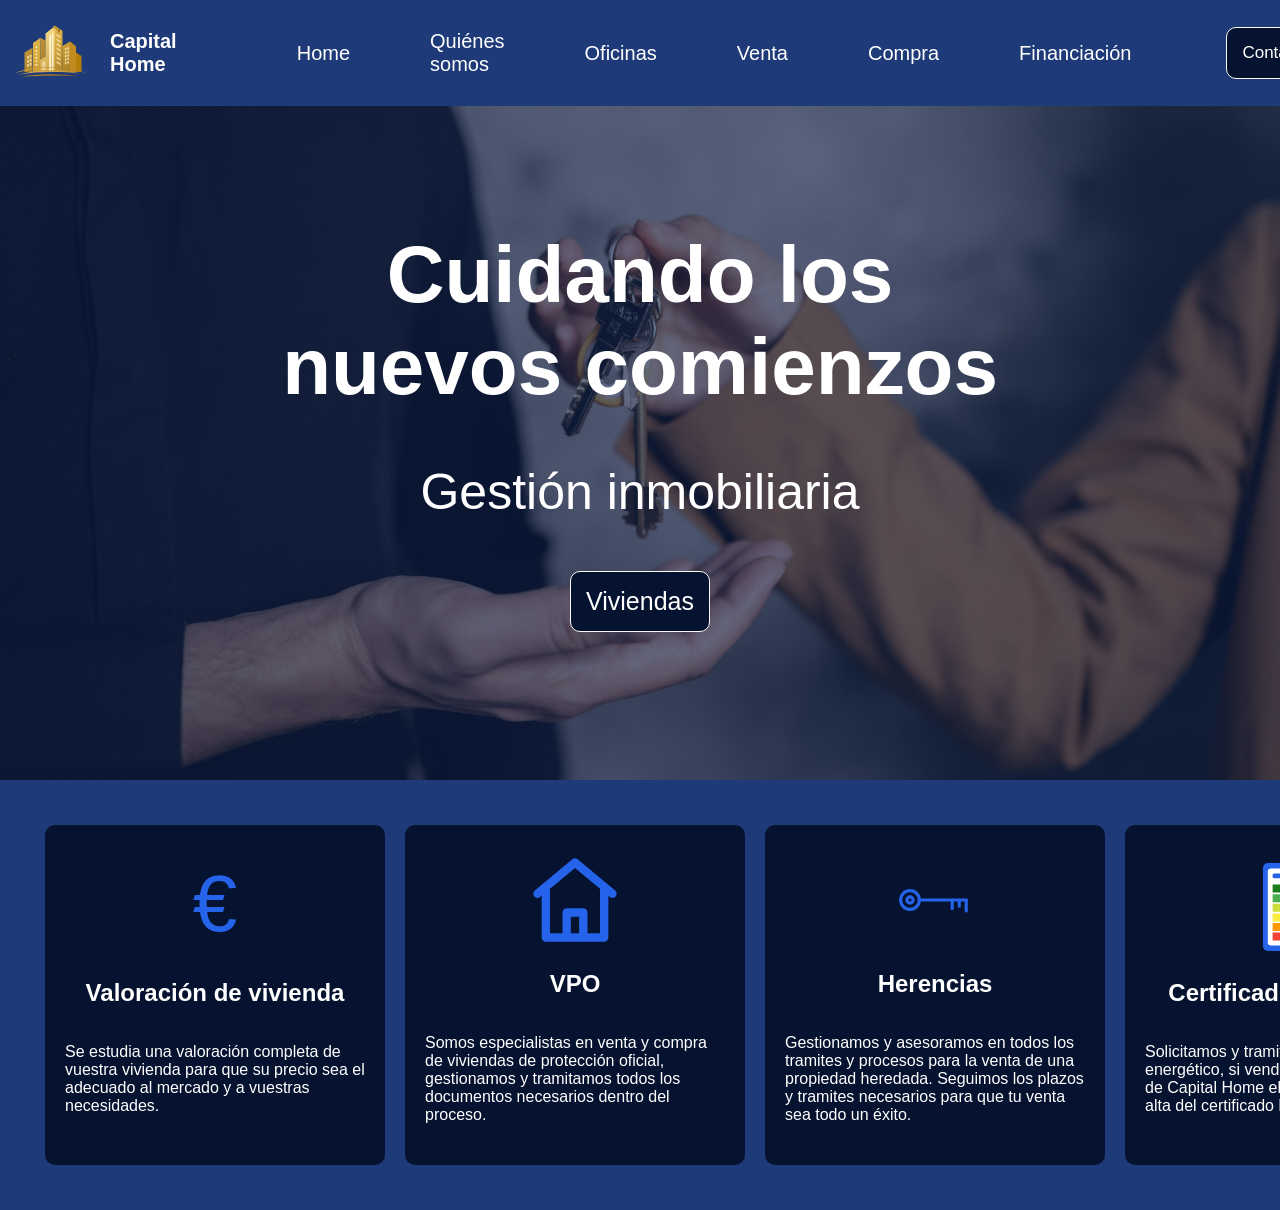
==== Paginas/capitalHome.html @ 02d65f36 "Hemos añadido id a varias secciones y hemos creado el section de quienes somos de la pagina capital " ====
<!DOCTYPE html>
<html lang="en">

<head>
    <meta charset="UTF-8">
    <meta name="viewport" content="width=device-width, initial-scale=1.0">
    <title>Capital Home</title>
    <link rel="stylesheet" href="style.css">
</head>

<body class="cph-body">

    <header id="home" class="cph-header">

        <div class="cph-header__left">


            <img src="/Paginas/Imagenes/capital-home-logo-gold-transparent.svg" alt="" class="cph-left__img">

            <h3 class="cph-left__title">Capital Home</h3>


        </div>

        <nav class="cph-header__center">


            <ul class="center__list">

                <li class="list__item"><a href="#home" class="list__link">Home</a></li>
                <li class="list__item"><a href="#quienes" class="list__link">Quiénes somos</a></li>
                <li class="list__item"><a href="" class="list__link">Oficinas</a></li>
                <li class="list__item"><a href="" class="list__link">Venta</a></li>
                <li class="list__item"><a href="" class="list__link">Compra</a></li>
                <li class="list__item"><a href="" class="list__link">Financiación</a></li>

            </ul>


        </nav>

        <div class="cph-header__right">

            <div class="right__box">

                <button class="box__button">
                    <a href="" class="button__link">Contacto</a>
                </button>

            </div>


        </div>


    </header>


    <section class="cph-hero">

        <div class="cph-hero__box">

            <div class="cph-box__top">

                <h1 class="cph-hero__title">Cuidando los <br> nuevos comienzos</h1>
                <p class="cph-hero__text">Gestión inmobiliaria</p>

            </div>

            <div class="cph-box__bot">


                <button class="box__button">
                    <a href="" class="button__link--size">Viviendas</a>
                </button>

            </div>
        </div>
    </section>

    <section id="quienes" class="cph-empresa">

        <div class="cph-empresa__box">


            <article class="empresa__card">

                <img src="/Paginas/Imagenes/euro_icon.svg" alt="" class="empresa__img">
                <h2 class="empresa__title">Valoración de vivienda</h2>
                <p class="empresa__text">Se estudia una valoración completa de vuestra vivienda para que su
                    precio sea el adecuado
                    al mercado y a vuestras necesidades.</p>
            </article>


            <article class="empresa__card">

                <img src="/Paginas/Imagenes/house_icon_blue.svg" alt="" class="empresa__img">
                <h2 class="empresa__title">VPO</h2>
                <p class="empresa__text">Somos especialistas en venta y compra de viviendas de protección oficial,
                    gestionamos y tramitamos todos los documentos necesarios dentro del proceso.</p>
            </article>


            <article class="empresa__card">

                <img src="/Paginas/Imagenes/key_icon_modern_straight_blue.svg" alt="" class="empresa__img">
                <h2 class="empresa__title">Herencias</h2>
                <p class="empresa__text">Gestionamos y asesoramos en todos los tramites y procesos para la venta de una
                    propiedad heredada. Seguimos los plazos y tramites necesarios para que tu venta sea todo un
                    éxito.</p>
            </article>


            <article class="empresa__card">

                <img src="/Paginas/Imagenes/certificado_energetico_icon.svg" alt="" class="empresa__img">
                <h2 class="empresa__title">Certificado energético</h2>
                <p class="empresa__text">Solicitamos y tramitamos el certificado energético, si vendes tu vivienda a
                    través de Capital Home el gasto que ocasiona el alta del certificado lo asumimos nosotros.</p>
            </article>

        </div>


    </section>







</body>

</html>
---- Paginas/style.css ----
html {
    scroll-behavior: smooth;
}

.cph-body {
    margin: 0px;
    width: 100%;
    height: 100vh;
    overflow-x: hidden;
    font-family: 'Roboto', sans-serif;
    color: #FFFFFF;
    padding-top: 80px;

}


:root {
    /* Brand */
    --cph-color-primary: #0B1F4D;
    /* Azul marino principal */
    --cph-color-primary-light: #1E3A78;
    /* Azul secundario */
    --cph-color-primary-dark: #061330;
    /* Azul más profundo */

    --cph-color-accent: #C89B3C;
    /* Dorado principal */
    --cph-color-accent-light: #E0B95B;
    /* Dorado claro */
    --cph-color-accent-dark: #9F7727;
    /* Dorado oscuro */

    --cph-color-logo-yellow: #D4A63A;
    /* Amarillo/dorado para logo y hover */
    --cph-color-logo-yellow-light: #E6BF63;
    --cph-color-logo-yellow-dark: #A97D22;

    /* Neutrales */
    --cph-color-bg: #F8F7F3;
    /* Fondo general suave */
    --cph-color-surface: #FFFFFF;
    /* Tarjetas, cajas */
    --cph-color-surface-alt: #EEF1F7;
    /* Fondos alternativos */

    --cph-color-text: #FFFFFF;
    /*texto principal*/
    --cph-color-text-soft: #5F6470;
    /* Texto secundario */
    --cph-color-text-inverse: #FFFFFF;
    /* Texto sobre fondos oscuros */

    --cph-color-border: #D9DEE8;
    /* Bordes suaves */
    --cph-color-divider: #E8E3D6;
    /* Separadores elegantes */

    /* Estados */
    --cph-color-success: #2E7D32;
    --cph-color-warning: #B7791F;
    --cph-color-danger: #C62828;
    --cph-color-info: #1E5AA8;

    /* Hover de textos y enlaces */
    --cph-color-link-hover: var(--cph-color-logo-yellow);
    --cph-color-title-hover: var(--cph-color-logo-yellow);

    /* Botones */
    --cph-btn-primary-bg: var(--cph-color-primary);
    --cph-btn-primary-text: var(--cph-color-text-inverse);
    --cph-btn-primary-hover: var(--cph-color-logo-yellow);

    --cph-btn-accent-bg: var(--cph-color-accent);
    --cph-btn-accent-text: #FFFFFF;
    --cph-btn-accent-hover: var(--cph-color-logo-yellow-dark);

}


.cph-header {
    position: fixed;
    top: 0;
    left: 0;
    width: 100%;
    display: flex;
    justify-content: space-around;
    align-items: center;
    background-color: var(--cph-color-primary-light);
    gap: 80px;
    padding: 10px;
    z-index: 1000;
}

.cph-header__left {
    display: flex;
    justify-content: center;
    align-items: center;
    gap: 20px;
}

.cph-left__img {
    width: 80px;
    height: 80px;
    object-fit: cover;
}

.cph-left__title {
    font-size: 20px;
    cursor: pointer;
}

.cph-header__center {
    display: flex;
    justify-content: center;
    align-items: center;
}

.center__list {
    display: flex;
    justify-content: center;
    align-items: center;
    text-decoration: none;
    gap: 80px;
}

.list__item {
    display: flex;
    justify-content: center;
    align-items: center;
    text-decoration: none;

}

.list__link {
    font-family: var(--cph-font-title);
    text-decoration: none;
    font-size: 20px;
    color: var(--cph-color-text);
}

.list__link:hover {
    color: var(--cph-color-logo-yellow-light);
}

.cph-header__right {
    display: flex;
    justify-content: center;
    align-items: center;
    padding: 15px;
}

.right__box {
    display: flex;
    justify-content: center;
    align-items: center;
    border-radius: 10px;
    cursor: pointer;
}

.box__button {
    display: flex;
    justify-content: center;
    align-items: center;
    background-color: var(--cph-color-primary-dark);
    padding: 15px;
    border-radius: 10px;
    border: 1px solid var(--cph-color-bg);
    cursor: pointer;
    transition: transform 0.8s ease;
}

.button__link {
    text-decoration: none;
    font-family: var(--cph-font-title);
    color: var(--cph-color-text);
    font-size: 17px;
}

.box__button:hover {
    background-color: var(--cph-color-logo-yellow-dark);
    transition: background-color 0.45s ease, transform 0.45s ease;
    transform: translateY(-5px);
}

.cph-hero {
    background-image:
        linear-gradient(rgba(11, 31, 77, 0.60), rgba(11, 31, 77, 0.60)),
        url('/Paginas/Imagenes/imagen_hero.jpg');
    background-position: center;
    background-size: cover;
    background-repeat: no-repeat;
    width: 100%;
    min-height: 700px;
    display: flex;
    flex-direction: column;
    justify-content: center;
    align-items: center;
    text-align: center;
}

.cph-hero__box {
    display: flex;
    flex-direction: column;
    justify-content: center;
    align-items: center;
}

.cph-box__top {
    display: flex;
    flex-direction: column;
    justify-content: center;
    align-items: center;
}

.cph-hero__title {
    font-size: 80px;
    margin: 0px;
}

.cph-hero__text {
    font-size: 50px;

}

.button__link--size {
    text-decoration: none;
    font-family: var(--cph-font-title);
    color: var(--cph-color-text);
    font-size: 25px;
}

.cph-empresa {
    background-color: var(--cph-color-primary-light);
    padding: 30px;
}

.cph-empresa__box {
    display: flex;
    justify-content: space-around;
    align-items: center;
    width: 100%;
    padding: 15px;
    gap: 20px;
}

.empresa__card {
    display: flex;
    justify-content: center;
    align-items: center;
    flex-direction: column;
    min-width: 300px;
    min-height: 300px;
    background-color: var(--cph-color-primary-dark);
    border-radius: 10px;
    padding: 20px;
    text-align: left;
    transition: transform 0.6s ease, box-shadow 0.6s ease;

}

.empresa__img {
    width: 100px;
    height: 100px;
    object-fit: contain;
    object-position: center;
}

.empresa__img--size {
    width: 150px;
    height: 100px;
    object-fit: contain;
    object-position: center;
}

.empresa__card:hover {
    cursor: pointer;
    transform: translateY(-6px);
    box-shadow: 0 10px 24px rgba(0, 0, 0, 0.12);
}
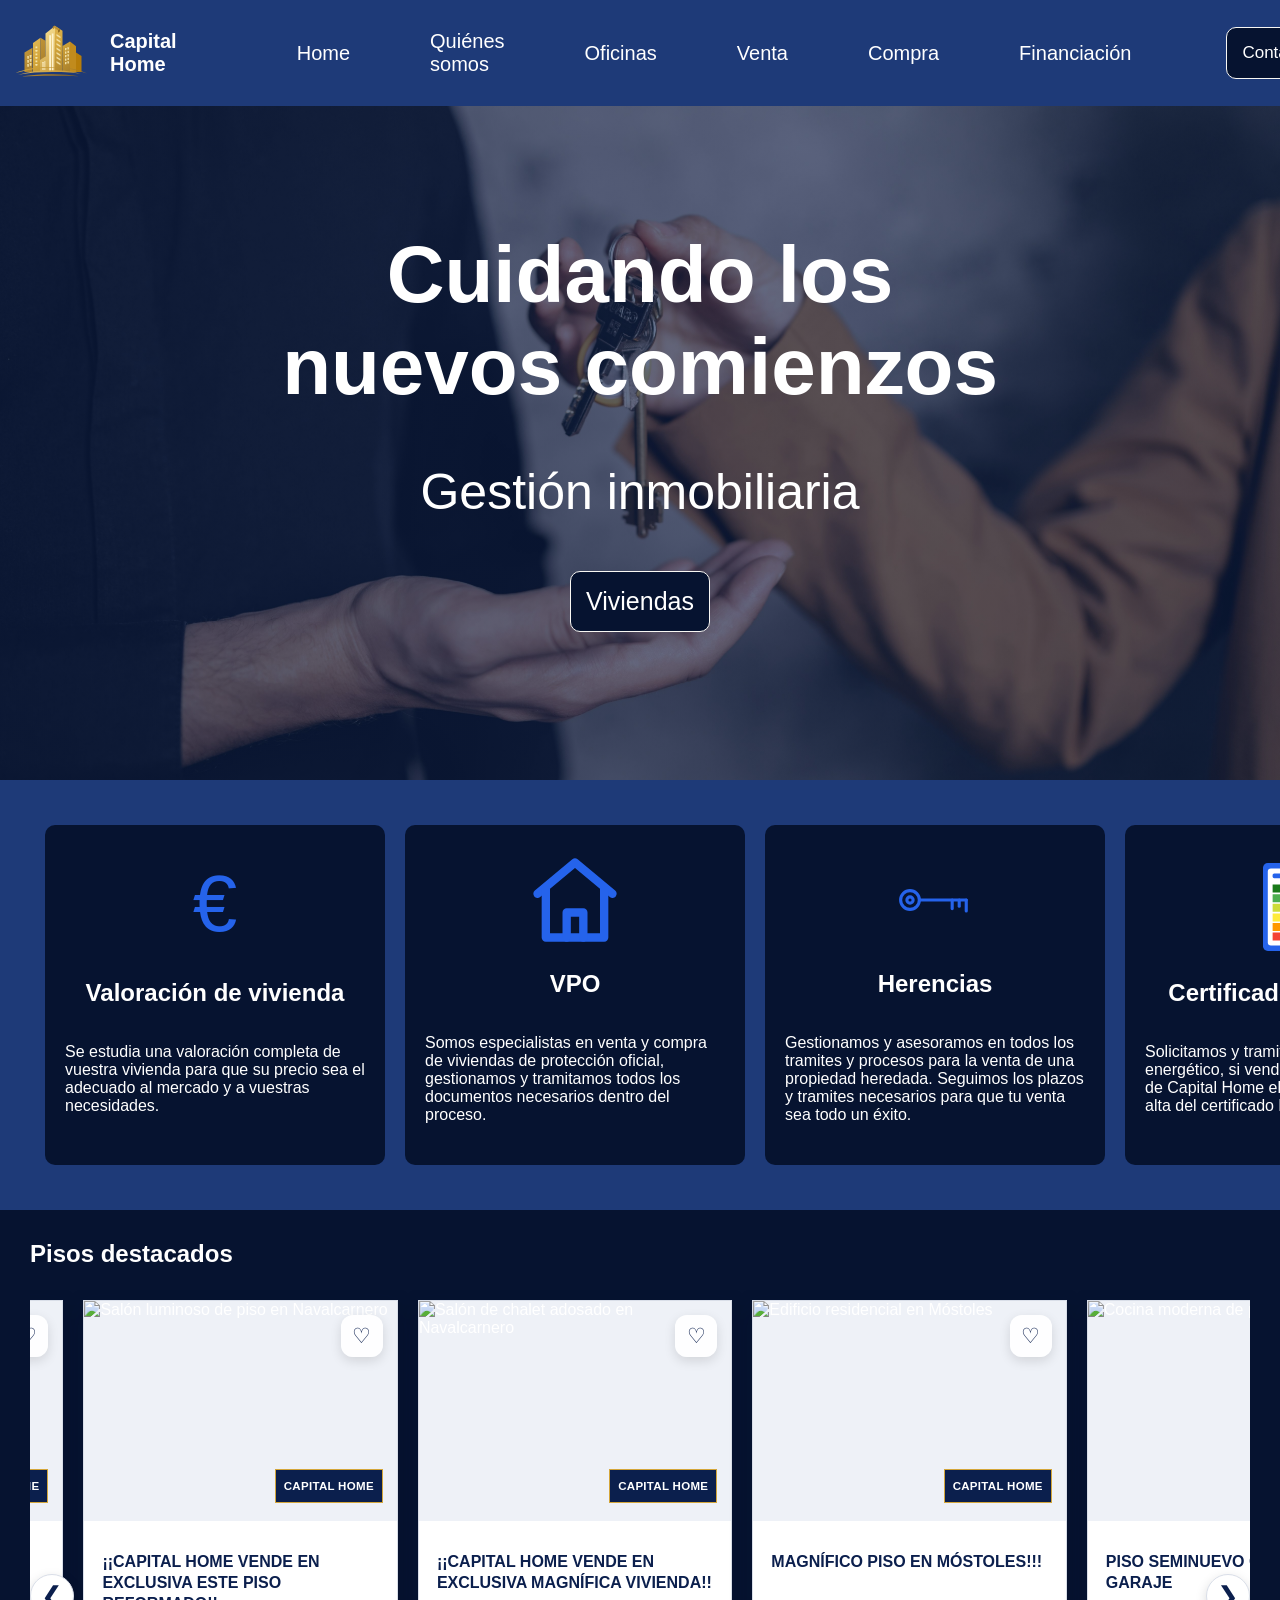
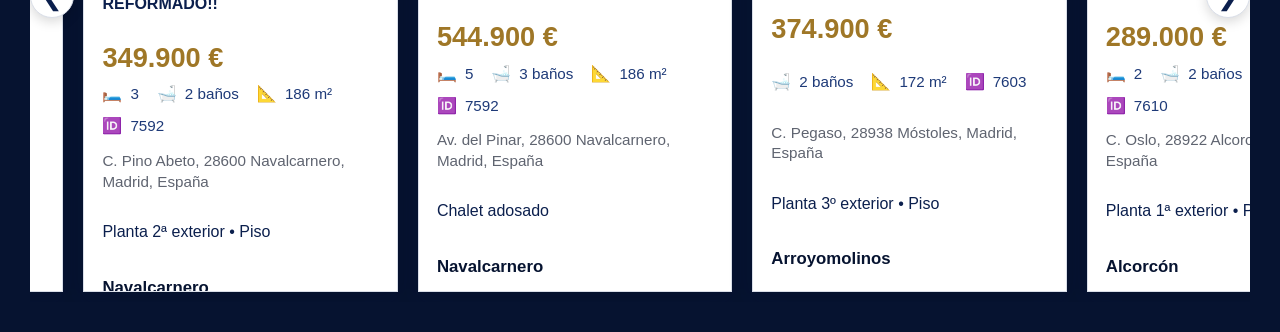
==== commit ff914868: "Hemos añadido un section con un carrousel de viviendas en la pagina capital home" ====
--- a/Paginas/capitalHome.html
+++ b/Paginas/capitalHome.html
@@ -125,11 +125,150 @@
 
     </section>
 
-
-
-
-
-
+    <section class="carousel-section">
+        <h1 class="carousel-title">Pisos destacados</h1>
+
+        <div class="carousel-wrapper" id="carousel">
+            <button class="arrow prev" id="prevBtn" aria-label="Anterior">&#10094;</button>
+
+            <div class="carousel-track" id="carouselTrack">
+                <article class="property-card">
+                    <div class="property-image">
+                        <img src="https://images.unsplash.com/photo-1505693416388-ac5ce068fe85?auto=format&fit=crop&w=1200&q=80"
+                            alt="Salón luminoso de piso en Navalcarnero" />
+                        <button class="favorite-btn" aria-label="Guardar">♡</button>
+                        <div class="brand-badge">CAPITAL HOME</div>
+                    </div>
+                    <div class="property-content">
+                        <h2 class="property-top-title">¡¡CAPITAL HOME VENDE EN EXCLUSIVA ESTE PISO REFORMADO!!</h2>
+                        <p class="property-price">349.900 €</p>
+                        <div class="property-features">
+                            <div class="feature"><span class="feature-icon">🛏️</span><span>3</span></div>
+                            <div class="feature"><span class="feature-icon">🛁</span><span>2 baños</span></div>
+                            <div class="feature"><span class="feature-icon">📐</span><span>186 m²</span></div>
+                            <div class="feature"><span class="feature-icon">🆔</span><span>7592</span></div>
+                        </div>
+                        <p class="property-address">C. Pino Abeto, 28600 Navalcarnero, Madrid, España</p>
+                        <p class="property-type">Planta 2ª exterior • Piso</p>
+                        <p class="property-zone">Navalcarnero</p>
+                    </div>
+                </article>
+
+                <article class="property-card">
+                    <div class="property-image">
+                        <img src="https://images.unsplash.com/photo-1494526585095-c41746248156?auto=format&fit=crop&w=1200&q=80"
+                            alt="Salón de chalet adosado en Navalcarnero" />
+                        <button class="favorite-btn" aria-label="Guardar">♡</button>
+                        <div class="brand-badge">CAPITAL HOME</div>
+                    </div>
+                    <div class="property-content">
+                        <h2 class="property-top-title">¡¡CAPITAL HOME VENDE EN EXCLUSIVA MAGNÍFICA VIVIENDA!!</h2>
+                        <p class="property-price">544.900 €</p>
+                        <div class="property-features">
+                            <div class="feature"><span class="feature-icon">🛏️</span><span>5</span></div>
+                            <div class="feature"><span class="feature-icon">🛁</span><span>3 baños</span></div>
+                            <div class="feature"><span class="feature-icon">📐</span><span>186 m²</span></div>
+                            <div class="feature"><span class="feature-icon">🆔</span><span>7592</span></div>
+                        </div>
+                        <p class="property-address">Av. del Pinar, 28600 Navalcarnero, Madrid, España</p>
+                        <p class="property-type">Chalet adosado</p>
+                        <p class="property-zone">Navalcarnero</p>
+                    </div>
+                </article>
+
+                <article class="property-card">
+                    <div class="property-image">
+                        <img src="https://images.unsplash.com/photo-1460317442991-0ec209397118?auto=format&fit=crop&w=1200&q=80"
+                            alt="Edificio residencial en Móstoles" />
+                        <button class="favorite-btn" aria-label="Guardar">♡</button>
+                        <div class="brand-badge">CAPITAL HOME</div>
+                    </div>
+                    <div class="property-content">
+                        <h2 class="property-top-title">MAGNÍFICO PISO EN MÓSTOLES!!!</h2>
+                        <p class="property-price">374.900 €</p>
+                        <div class="property-features">
+                            <div class="feature"><span class="feature-icon">🛁</span><span>2 baños</span></div>
+                            <div class="feature"><span class="feature-icon">📐</span><span>172 m²</span></div>
+                            <div class="feature"><span class="feature-icon">🆔</span><span>7603</span></div>
+                        </div>
+                        <p class="property-address">C. Pegaso, 28938 Móstoles, Madrid, España</p>
+                        <p class="property-type">Planta 3º exterior • Piso</p>
+                        <p class="property-zone">Arroyomolinos</p>
+                    </div>
+                </article>
+
+                <article class="property-card">
+                    <div class="property-image">
+                        <img src="https://images.unsplash.com/photo-1484154218962-a197022b5858?auto=format&fit=crop&w=1200&q=80"
+                            alt="Cocina moderna de piso en Alcorcón" />
+                        <button class="favorite-btn" aria-label="Guardar">♡</button>
+                        <div class="brand-badge">CAPITAL HOME</div>
+                    </div>
+                    <div class="property-content">
+                        <h2 class="property-top-title">PISO SEMINUEVO CON TERRAZA Y GARAJE</h2>
+                        <p class="property-price">289.000 €</p>
+                        <div class="property-features">
+                            <div class="feature"><span class="feature-icon">🛏️</span><span>2</span></div>
+                            <div class="feature"><span class="feature-icon">🛁</span><span>2 baños</span></div>
+                            <div class="feature"><span class="feature-icon">📐</span><span>98 m²</span></div>
+                            <div class="feature"><span class="feature-icon">🆔</span><span>7610</span></div>
+                        </div>
+                        <p class="property-address">C. Oslo, 28922 Alcorcón, Madrid, España</p>
+                        <p class="property-type">Planta 1ª exterior • Piso</p>
+                        <p class="property-zone">Alcorcón</p>
+                    </div>
+                </article>
+
+                <article class="property-card">
+                    <div class="property-image">
+                        <img src="https://images.unsplash.com/photo-1502672260266-1c1ef2d93688?auto=format&fit=crop&w=1200&q=80"
+                            alt="Dormitorio elegante de piso en Fuenlabrada" />
+                        <button class="favorite-btn" aria-label="Guardar">♡</button>
+                        <div class="brand-badge">CAPITAL HOME</div>
+                    </div>
+                    <div class="property-content">
+                        <h2 class="property-top-title">ÁTICO LUMINOSO CON VISTAS DESPEJADAS</h2>
+                        <p class="property-price">319.500 €</p>
+                        <div class="property-features">
+                            <div class="feature"><span class="feature-icon">🛏️</span><span>3</span></div>
+                            <div class="feature"><span class="feature-icon">🛁</span><span>2 baños</span></div>
+                            <div class="feature"><span class="feature-icon">📐</span><span>121 m²</span></div>
+                            <div class="feature"><span class="feature-icon">🆔</span><span>7618</span></div>
+                        </div>
+                        <p class="property-address">Av. de Europa, 28943 Fuenlabrada, Madrid, España</p>
+                        <p class="property-type">Planta 5ª exterior • Ático</p>
+                        <p class="property-zone">Fuenlabrada</p>
+                    </div>
+                </article>
+
+                <article class="property-card">
+                    <div class="property-image">
+                        <img src="https://images.unsplash.com/photo-1505693416388-ac5ce068fe85?auto=format&fit=crop&w=1200&q=80"
+                            alt="Salón moderno de piso en Leganés" />
+                        <button class="favorite-btn" aria-label="Guardar">♡</button>
+                        <div class="brand-badge">CAPITAL HOME</div>
+                    </div>
+                    <div class="property-content">
+                        <h2 class="property-top-title">VIVIENDA FAMILIAR LISTA PARA ENTRAR A VIVIR</h2>
+                        <p class="property-price">264.900 €</p>
+                        <div class="property-features">
+                            <div class="feature"><span class="feature-icon">🛏️</span><span>3</span></div>
+                            <div class="feature"><span class="feature-icon">🛁</span><span>1 baño</span></div>
+                            <div class="feature"><span class="feature-icon">📐</span><span>87 m²</span></div>
+                            <div class="feature"><span class="feature-icon">🆔</span><span>7624</span></div>
+                        </div>
+                        <p class="property-address">C. Getafe, 28912 Leganés, Madrid, España</p>
+                        <p class="property-type">Planta 4ª exterior • Piso</p>
+                        <p class="property-zone">Leganés</p>
+                    </div>
+                </article>
+            </div>
+
+            <button class="arrow next" id="nextBtn" aria-label="Siguiente">&#10095;</button>
+        </div>
+    </section>
+
+    <script src="script.js"></script>
 
 </body>
 
--- a/Paginas/style.css
+++ b/Paginas/style.css
@@ -276,4 +276,196 @@
     cursor: pointer;
     transform: translateY(-6px);
     box-shadow: 0 10px 24px rgba(0, 0, 0, 0.12);
+}
+
+.carousel-section {
+    max-width: 1600px;
+    margin: 0 auto;
+    position: relative;
+    background-color: var(--cph-color-primary-dark);
+    padding: 30px;
+}
+
+.carousel-title {
+    margin: 0;
+    margin-bottom: 22px;
+    color: var(--cph-color-text-inverse);
+}
+
+.carousel-wrapper {
+    position: relative;
+    overflow: hidden;
+    padding: 10px 52px;
+}
+
+.carousel-track {
+    display: flex;
+    gap: 20px;
+    transition: transform 1.2s ease-in-out;
+    will-change: transform;
+}
+
+.property-card {
+    flex: 0 0 28%;
+    min-width: 28%;
+    max-width: 28%;
+    height: 590px;
+    background: var(--cph-color-surface);
+    border: 1px solid var(--cph-color-border);
+    box-shadow: 0 8px 22px rgba(6, 19, 48, 0.18);
+    overflow: hidden;
+    position: relative;
+    transition: transform 0.25s ease, box-shadow 0.25s ease;
+}
+
+.property-card:hover {
+    transform: translateY(-8px);
+    box-shadow: 0 14px 28px rgba(6, 19, 48, 0.24);
+    cursor: pointer;
+}
+
+.property-image {
+    position: relative;
+    height: 220px;
+    overflow: hidden;
+    background: var(--cph-color-surface-alt);
+}
+
+.property-image img {
+    width: 100%;
+    height: 100%;
+    object-fit: cover;
+    display: block;
+}
+
+.favorite-btn {
+    position: absolute;
+    top: 14px;
+    right: 14px;
+    width: 42px;
+    height: 42px;
+    border: none;
+    border-radius: 12px;
+    background: rgba(255, 255, 255, 0.95);
+    cursor: pointer;
+    font-size: 1.3rem;
+    color: var(--cph-color-primary);
+    box-shadow: 0 4px 12px rgba(0, 0, 0, 0.12);
+    transition: transform 0.2s ease, color 0.2s ease;
+}
+
+.favorite-btn:hover {
+    transform: scale(1.06);
+    color: var(--cph-color-logo-yellow-dark);
+}
+
+.favorite-btn.active {
+    color: var(--cph-color-logo-yellow);
+}
+
+.brand-badge {
+    position: absolute;
+    right: 14px;
+    bottom: 18px;
+    background: var(--cph-color-primary);
+    color: var(--cph-color-text-inverse);
+    font-size: 0.72rem;
+    padding: 10px 8px;
+    font-weight: 700;
+    letter-spacing: 0.3px;
+    border: 1px solid var(--cph-color-logo-yellow);
+}
+
+.property-content {
+    padding: 18px 18px 22px;
+}
+
+.property-top-title {
+    font-size: 1rem;
+    line-height: 1.3;
+    text-transform: uppercase;
+    margin-bottom: 8px;
+    color: var(--cph-color-primary);
+    min-height: 34px;
+}
+
+.property-price {
+    font-size: 1.7rem;
+    font-weight: 700;
+    margin-bottom: 10px;
+    color: var(--cph-color-accent-dark);
+}
+
+.property-features {
+    display: flex;
+    flex-wrap: wrap;
+    gap: 12px 18px;
+    margin-bottom: 14px;
+    color: var(--cph-color-primary-light);
+    min-height: 52px;
+}
+
+.feature {
+    display: flex;
+    align-items: center;
+    gap: 8px;
+    font-size: 0.95rem;
+    color: var(--cph-color-primary-light);
+}
+
+.feature-icon {
+    font-size: 1rem;
+}
+
+.property-address {
+    font-size: 0.95rem;
+    color: var(--cph-color-text-soft);
+    margin-bottom: 18px;
+    line-height: 1.35;
+    min-height: 52px;
+}
+
+.property-type {
+    font-size: 1rem;
+    color: var(--cph-color-primary);
+    margin-bottom: 14px;
+    line-height: 1.35;
+    min-height: 40px;
+}
+
+.property-zone {
+    font-size: 1.05rem;
+    color: var(--cph-color-primary-dark);
+    font-weight: 700;
+}
+
+.arrow {
+    position: absolute;
+    top: 50%;
+    transform: translateY(-50%);
+    width: 44px;
+    height: 44px;
+    border: 1px solid var(--cph-color-border);
+    border-radius: 50%;
+    background: var(--cph-color-surface);
+    color: var(--cph-color-primary);
+    font-size: 1.6rem;
+    cursor: pointer;
+    box-shadow: 0 4px 12px rgba(0, 0, 0, 0.15);
+    z-index: 5;
+    transition: background 0.2s ease, transform 0.2s ease, color 0.2s ease;
+}
+
+.arrow:hover {
+    background: var(--cph-color-logo-yellow);
+    color: var(--cph-color-primary-dark);
+    transform: translateY(-50%) scale(1.05);
+}
+
+.arrow.prev {
+    left: 0;
+}
+
+.arrow.next {
+    right: 0;
 }
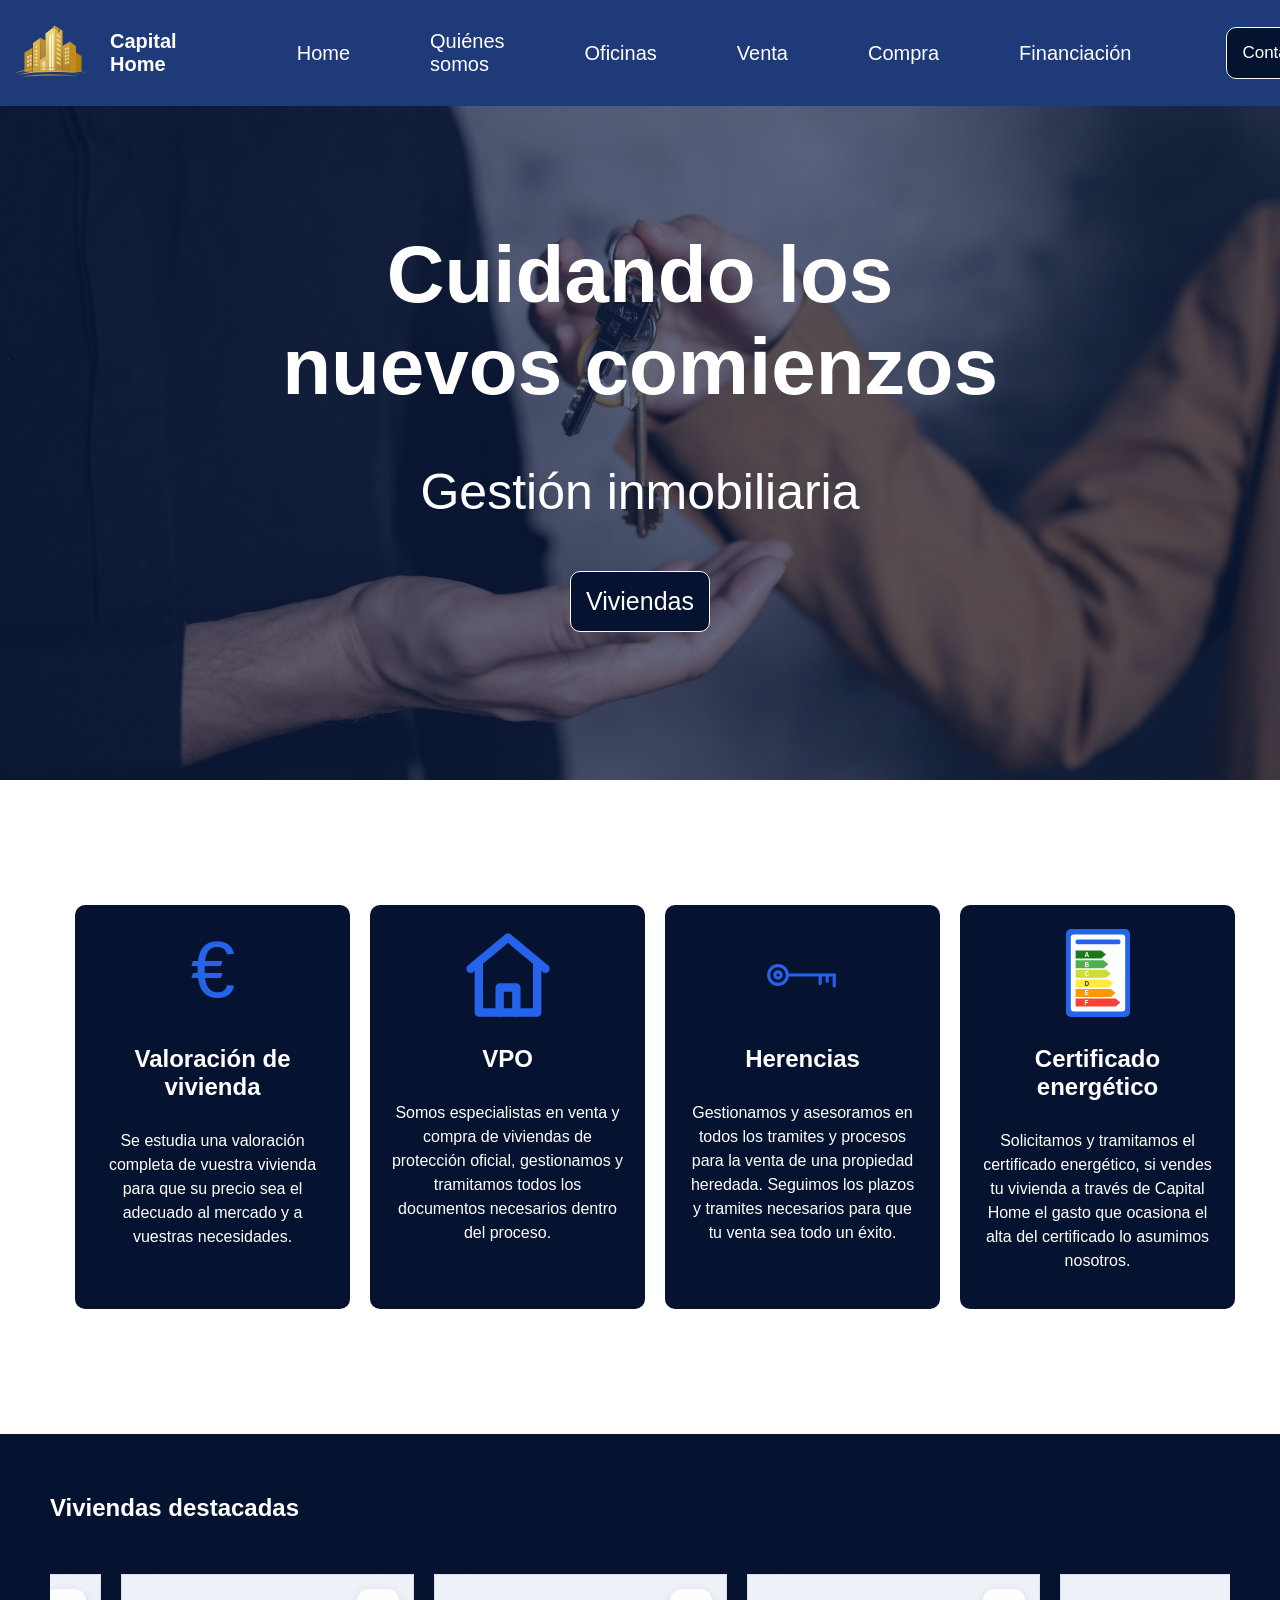
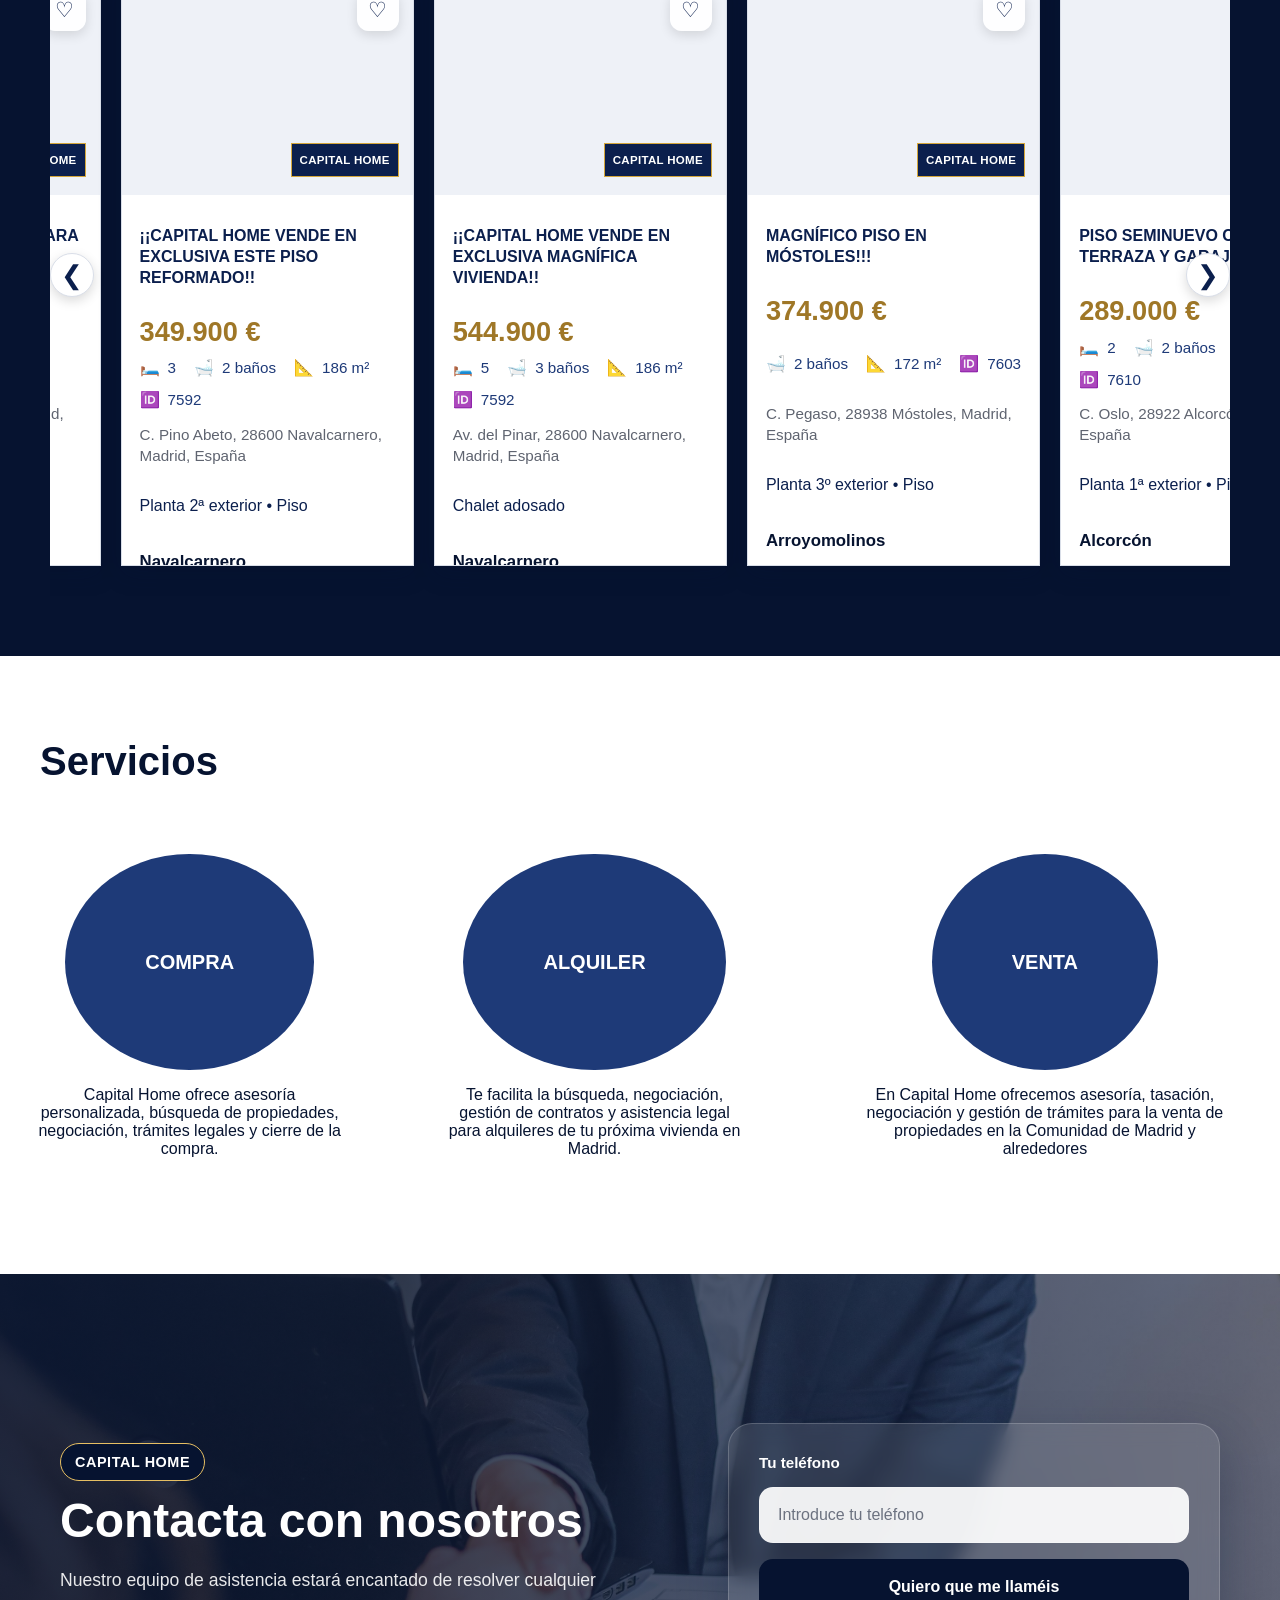
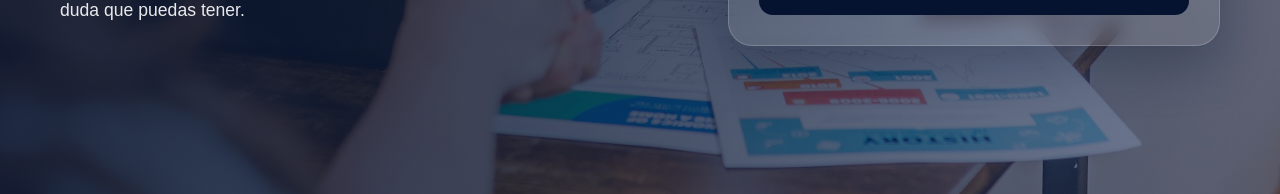
==== commit 5099db29: "Hemos añadido un section de servicios y otro de contact a la pagina capitalHome" ====
--- a/Paginas/capitalHome.html
+++ b/Paginas/capitalHome.html
@@ -83,191 +83,367 @@
         <div class="cph-empresa__box">
 
 
-            <article class="empresa__card">
-
-                <img src="/Paginas/Imagenes/euro_icon.svg" alt="" class="empresa__img">
-                <h2 class="empresa__title">Valoración de vivienda</h2>
-                <p class="empresa__text">Se estudia una valoración completa de vuestra vivienda para que su
-                    precio sea el adecuado
-                    al mercado y a vuestras necesidades.</p>
+            <article class="cph-empresa__card">
+                <img src="/Paginas/Imagenes/euro_icon.svg" alt="" class="cph-empresa__img">
+                <h2 class="cph-empresa__title">Valoración de vivienda</h2>
+                <p class="cph-empresa__text">
+                    Se estudia una valoración completa de vuestra vivienda para que su
+                    precio sea el adecuado al mercado y a vuestras necesidades.
+                </p>
             </article>
 
-
-            <article class="empresa__card">
-
-                <img src="/Paginas/Imagenes/house_icon_blue.svg" alt="" class="empresa__img">
-                <h2 class="empresa__title">VPO</h2>
-                <p class="empresa__text">Somos especialistas en venta y compra de viviendas de protección oficial,
-                    gestionamos y tramitamos todos los documentos necesarios dentro del proceso.</p>
+            <article class="cph-empresa__card">
+                <img src="/Paginas/Imagenes/house_icon_blue.svg" alt="" class="cph-empresa__img">
+                <h2 class="cph-empresa__title">VPO</h2>
+                <p class="cph-empresa__text">
+                    Somos especialistas en venta y compra de viviendas de protección oficial,
+                    gestionamos y tramitamos todos los documentos necesarios dentro del proceso.
+                </p>
             </article>
 
-
-            <article class="empresa__card">
-
-                <img src="/Paginas/Imagenes/key_icon_modern_straight_blue.svg" alt="" class="empresa__img">
-                <h2 class="empresa__title">Herencias</h2>
-                <p class="empresa__text">Gestionamos y asesoramos en todos los tramites y procesos para la venta de una
+            <article class="cph-empresa__card">
+                <img src="/Paginas/Imagenes/key_icon_modern_straight_blue.svg" alt="" class="cph-empresa__img">
+                <h2 class="cph-empresa__title">Herencias</h2>
+                <p class="cph-empresa__text">
+                    Gestionamos y asesoramos en todos los tramites y procesos para la venta de una
                     propiedad heredada. Seguimos los plazos y tramites necesarios para que tu venta sea todo un
-                    éxito.</p>
+                    éxito.
+                </p>
             </article>
 
-
-            <article class="empresa__card">
-
-                <img src="/Paginas/Imagenes/certificado_energetico_icon.svg" alt="" class="empresa__img">
-                <h2 class="empresa__title">Certificado energético</h2>
-                <p class="empresa__text">Solicitamos y tramitamos el certificado energético, si vendes tu vivienda a
-                    través de Capital Home el gasto que ocasiona el alta del certificado lo asumimos nosotros.</p>
+            <article class="cph-empresa__card">
+                <img src="/Paginas/Imagenes/certificado_energetico_icon.svg" alt="" class="cph-empresa__img">
+                <h2 class="cph-empresa__title">Certificado energético</h2>
+                <p class="cph-empresa__text">
+                    Solicitamos y tramitamos el certificado energético, si vendes tu vivienda a
+                    través de Capital Home el gasto que ocasiona el alta del certificado lo asumimos nosotros.
+                </p>
             </article>
-
-        </div>
-
-
     </section>
 
-    <section class="carousel-section">
-        <h1 class="carousel-title">Pisos destacados</h1>
-
-        <div class="carousel-wrapper" id="carousel">
-            <button class="arrow prev" id="prevBtn" aria-label="Anterior">&#10094;</button>
-
-            <div class="carousel-track" id="carouselTrack">
-                <article class="property-card">
-                    <div class="property-image">
-                        <img src="https://images.unsplash.com/photo-1505693416388-ac5ce068fe85?auto=format&fit=crop&w=1200&q=80"
-                            alt="Salón luminoso de piso en Navalcarnero" />
-                        <button class="favorite-btn" aria-label="Guardar">♡</button>
-                        <div class="brand-badge">CAPITAL HOME</div>
-                    </div>
-                    <div class="property-content">
-                        <h2 class="property-top-title">¡¡CAPITAL HOME VENDE EN EXCLUSIVA ESTE PISO REFORMADO!!</h2>
-                        <p class="property-price">349.900 €</p>
-                        <div class="property-features">
-                            <div class="feature"><span class="feature-icon">🛏️</span><span>3</span></div>
-                            <div class="feature"><span class="feature-icon">🛁</span><span>2 baños</span></div>
-                            <div class="feature"><span class="feature-icon">📐</span><span>186 m²</span></div>
-                            <div class="feature"><span class="feature-icon">🆔</span><span>7592</span></div>
-                        </div>
-                        <p class="property-address">C. Pino Abeto, 28600 Navalcarnero, Madrid, España</p>
-                        <p class="property-type">Planta 2ª exterior • Piso</p>
-                        <p class="property-zone">Navalcarnero</p>
-                    </div>
-                </article>
-
-                <article class="property-card">
-                    <div class="property-image">
-                        <img src="https://images.unsplash.com/photo-1494526585095-c41746248156?auto=format&fit=crop&w=1200&q=80"
-                            alt="Salón de chalet adosado en Navalcarnero" />
-                        <button class="favorite-btn" aria-label="Guardar">♡</button>
-                        <div class="brand-badge">CAPITAL HOME</div>
-                    </div>
-                    <div class="property-content">
-                        <h2 class="property-top-title">¡¡CAPITAL HOME VENDE EN EXCLUSIVA MAGNÍFICA VIVIENDA!!</h2>
-                        <p class="property-price">544.900 €</p>
-                        <div class="property-features">
-                            <div class="feature"><span class="feature-icon">🛏️</span><span>5</span></div>
-                            <div class="feature"><span class="feature-icon">🛁</span><span>3 baños</span></div>
-                            <div class="feature"><span class="feature-icon">📐</span><span>186 m²</span></div>
-                            <div class="feature"><span class="feature-icon">🆔</span><span>7592</span></div>
-                        </div>
-                        <p class="property-address">Av. del Pinar, 28600 Navalcarnero, Madrid, España</p>
-                        <p class="property-type">Chalet adosado</p>
-                        <p class="property-zone">Navalcarnero</p>
-                    </div>
-                </article>
-
-                <article class="property-card">
-                    <div class="property-image">
-                        <img src="https://images.unsplash.com/photo-1460317442991-0ec209397118?auto=format&fit=crop&w=1200&q=80"
-                            alt="Edificio residencial en Móstoles" />
-                        <button class="favorite-btn" aria-label="Guardar">♡</button>
-                        <div class="brand-badge">CAPITAL HOME</div>
-                    </div>
-                    <div class="property-content">
-                        <h2 class="property-top-title">MAGNÍFICO PISO EN MÓSTOLES!!!</h2>
-                        <p class="property-price">374.900 €</p>
-                        <div class="property-features">
-                            <div class="feature"><span class="feature-icon">🛁</span><span>2 baños</span></div>
-                            <div class="feature"><span class="feature-icon">📐</span><span>172 m²</span></div>
-                            <div class="feature"><span class="feature-icon">🆔</span><span>7603</span></div>
-                        </div>
-                        <p class="property-address">C. Pegaso, 28938 Móstoles, Madrid, España</p>
-                        <p class="property-type">Planta 3º exterior • Piso</p>
-                        <p class="property-zone">Arroyomolinos</p>
-                    </div>
-                </article>
-
-                <article class="property-card">
-                    <div class="property-image">
-                        <img src="https://images.unsplash.com/photo-1484154218962-a197022b5858?auto=format&fit=crop&w=1200&q=80"
-                            alt="Cocina moderna de piso en Alcorcón" />
-                        <button class="favorite-btn" aria-label="Guardar">♡</button>
-                        <div class="brand-badge">CAPITAL HOME</div>
-                    </div>
-                    <div class="property-content">
-                        <h2 class="property-top-title">PISO SEMINUEVO CON TERRAZA Y GARAJE</h2>
-                        <p class="property-price">289.000 €</p>
-                        <div class="property-features">
-                            <div class="feature"><span class="feature-icon">🛏️</span><span>2</span></div>
-                            <div class="feature"><span class="feature-icon">🛁</span><span>2 baños</span></div>
-                            <div class="feature"><span class="feature-icon">📐</span><span>98 m²</span></div>
-                            <div class="feature"><span class="feature-icon">🆔</span><span>7610</span></div>
-                        </div>
-                        <p class="property-address">C. Oslo, 28922 Alcorcón, Madrid, España</p>
-                        <p class="property-type">Planta 1ª exterior • Piso</p>
-                        <p class="property-zone">Alcorcón</p>
-                    </div>
-                </article>
-
-                <article class="property-card">
-                    <div class="property-image">
-                        <img src="https://images.unsplash.com/photo-1502672260266-1c1ef2d93688?auto=format&fit=crop&w=1200&q=80"
-                            alt="Dormitorio elegante de piso en Fuenlabrada" />
-                        <button class="favorite-btn" aria-label="Guardar">♡</button>
-                        <div class="brand-badge">CAPITAL HOME</div>
-                    </div>
-                    <div class="property-content">
-                        <h2 class="property-top-title">ÁTICO LUMINOSO CON VISTAS DESPEJADAS</h2>
-                        <p class="property-price">319.500 €</p>
-                        <div class="property-features">
-                            <div class="feature"><span class="feature-icon">🛏️</span><span>3</span></div>
-                            <div class="feature"><span class="feature-icon">🛁</span><span>2 baños</span></div>
-                            <div class="feature"><span class="feature-icon">📐</span><span>121 m²</span></div>
-                            <div class="feature"><span class="feature-icon">🆔</span><span>7618</span></div>
-                        </div>
-                        <p class="property-address">Av. de Europa, 28943 Fuenlabrada, Madrid, España</p>
-                        <p class="property-type">Planta 5ª exterior • Ático</p>
-                        <p class="property-zone">Fuenlabrada</p>
-                    </div>
-                </article>
-
-                <article class="property-card">
-                    <div class="property-image">
-                        <img src="https://images.unsplash.com/photo-1505693416388-ac5ce068fe85?auto=format&fit=crop&w=1200&q=80"
-                            alt="Salón moderno de piso en Leganés" />
-                        <button class="favorite-btn" aria-label="Guardar">♡</button>
-                        <div class="brand-badge">CAPITAL HOME</div>
-                    </div>
-                    <div class="property-content">
-                        <h2 class="property-top-title">VIVIENDA FAMILIAR LISTA PARA ENTRAR A VIVIR</h2>
-                        <p class="property-price">264.900 €</p>
-                        <div class="property-features">
-                            <div class="feature"><span class="feature-icon">🛏️</span><span>3</span></div>
-                            <div class="feature"><span class="feature-icon">🛁</span><span>1 baño</span></div>
-                            <div class="feature"><span class="feature-icon">📐</span><span>87 m²</span></div>
-                            <div class="feature"><span class="feature-icon">🆔</span><span>7624</span></div>
-                        </div>
-                        <p class="property-address">C. Getafe, 28912 Leganés, Madrid, España</p>
-                        <p class="property-type">Planta 4ª exterior • Piso</p>
-                        <p class="property-zone">Leganés</p>
-                    </div>
-                </article>
-            </div>
-
-            <button class="arrow next" id="nextBtn" aria-label="Siguiente">&#10095;</button>
+    <section class="cph-carousel">
+        <h1 class="cph-carousel__title">Viviendas destacadas</h1>
+
+        <div class="cph-carousel__wrapper" id="carousel">
+            <button class="cph-carousel__arrow cph-carousel__arrow--prev" id="prevBtn"
+                aria-label="Anterior">&#10094;</button>
+
+            <div class="cph-carousel__track" id="carouselTrack">
+                <a href="https://ejemplo.com/piso-1" target="_blank" rel="noopener noreferrer"
+                    class="cph-property-card-link">
+                    <article class="cph-property-card">
+                        <div class="cph-property-card__image-wrapper">
+                            <img class="cph-property-card__image" src="/Paginas/Imagenes/casa1.jpg"
+                                alt="Salón luminoso de piso en Navalcarnero" />
+                            <button class="cph-property-card__favorite-btn" aria-label="Guardar">♡</button>
+                            <div class="cph-property-card__brand-badge">CAPITAL HOME</div>
+                        </div>
+                        <div class="cph-property-card__content">
+                            <h2 class="cph-property-card__title">¡¡CAPITAL HOME VENDE EN EXCLUSIVA ESTE PISO
+                                REFORMADO!!</h2>
+                            <p class="cph-property-card__price">349.900 €</p>
+                            <div class="cph-property-card__features">
+                                <div class="cph-property-card__feature">
+                                    <span class="cph-property-card__feature-icon">🛏️</span>
+                                    <span class="cph-property-card__feature-text">3</span>
+                                </div>
+                                <div class="cph-property-card__feature">
+                                    <span class="cph-property-card__feature-icon">🛁</span>
+                                    <span class="cph-property-card__feature-text">2 baños</span>
+                                </div>
+                                <div class="cph-property-card__feature">
+                                    <span class="cph-property-card__feature-icon">📐</span>
+                                    <span class="cph-property-card__feature-text">186 m²</span>
+                                </div>
+                                <div class="cph-property-card__feature">
+                                    <span class="cph-property-card__feature-icon">🆔</span>
+                                    <span class="cph-property-card__feature-text">7592</span>
+                                </div>
+                            </div>
+                            <p class="cph-property-card__address">C. Pino Abeto, 28600 Navalcarnero, Madrid, España</p>
+                            <p class="cph-property-card__type">Planta 2ª exterior • Piso</p>
+                            <p class="cph-property-card__zone">Navalcarnero</p>
+                        </div>
+                    </article>
+                </a>
+
+                <a href="https://ejemplo.com/piso-2" target="_blank" rel="noopener noreferrer"
+                    class="cph-property-card-link">
+                    <article class="cph-property-card">
+                        <div class="cph-property-card__image-wrapper">
+                            <img class="cph-property-card__image" src="/Paginas/Imagenes/casa2.jpg"
+                                alt="Salón de chalet adosado en Navalcarnero" />
+                            <button class="cph-property-card__favorite-btn" aria-label="Guardar">♡</button>
+                            <div class="cph-property-card__brand-badge">CAPITAL HOME</div>
+                        </div>
+                        <div class="cph-property-card__content">
+                            <h2 class="cph-property-card__title">¡¡CAPITAL HOME VENDE EN EXCLUSIVA MAGNÍFICA
+                                VIVIENDA!!</h2>
+                            <p class="cph-property-card__price">544.900 €</p>
+                            <div class="cph-property-card__features">
+                                <div class="cph-property-card__feature">
+                                    <span class="cph-property-card__feature-icon">🛏️</span>
+                                    <span class="cph-property-card__feature-text">5</span>
+                                </div>
+                                <div class="cph-property-card__feature">
+                                    <span class="cph-property-card__feature-icon">🛁</span>
+                                    <span class="cph-property-card__feature-text">3 baños</span>
+                                </div>
+                                <div class="cph-property-card__feature">
+                                    <span class="cph-property-card__feature-icon">📐</span>
+                                    <span class="cph-property-card__feature-text">186 m²</span>
+                                </div>
+                                <div class="cph-property-card__feature">
+                                    <span class="cph-property-card__feature-icon">🆔</span>
+                                    <span class="cph-property-card__feature-text">7592</span>
+                                </div>
+                            </div>
+                            <p class="cph-property-card__address">Av. del Pinar, 28600 Navalcarnero, Madrid, España</p>
+                            <p class="cph-property-card__type">Chalet adosado</p>
+                            <p class="cph-property-card__zone">Navalcarnero</p>
+                        </div>
+                    </article>
+                </a>
+
+                <a href="https://ejemplo.com/piso-3" target="_blank" rel="noopener noreferrer"
+                    class="cph-property-card-link">
+                    <article class="cph-property-card">
+                        <div class="cph-property-card__image-wrapper">
+                            <img class="cph-property-card__image" src="/Paginas/Imagenes/casa3.jpg"
+                                alt="Edificio residencial en Móstoles" />
+                            <button class="cph-property-card__favorite-btn" aria-label="Guardar">♡</button>
+                            <div class="cph-property-card__brand-badge">CAPITAL HOME</div>
+                        </div>
+                        <div class="cph-property-card__content">
+                            <h2 class="cph-property-card__title">MAGNÍFICO PISO EN MÓSTOLES!!!</h2>
+                            <p class="cph-property-card__price">374.900 €</p>
+                            <div class="cph-property-card__features">
+                                <div class="cph-property-card__feature">
+                                    <span class="cph-property-card__feature-icon">🛁</span>
+                                    <span class="cph-property-card__feature-text">2 baños</span>
+                                </div>
+                                <div class="cph-property-card__feature">
+                                    <span class="cph-property-card__feature-icon">📐</span>
+                                    <span class="cph-property-card__feature-text">172 m²</span>
+                                </div>
+                                <div class="cph-property-card__feature">
+                                    <span class="cph-property-card__feature-icon">🆔</span>
+                                    <span class="cph-property-card__feature-text">7603</span>
+                                </div>
+                            </div>
+                            <p class="cph-property-card__address">C. Pegaso, 28938 Móstoles, Madrid, España</p>
+                            <p class="cph-property-card__type">Planta 3º exterior • Piso</p>
+                            <p class="cph-property-card__zone">Arroyomolinos</p>
+                        </div>
+                    </article>
+                </a>
+
+                <a href="https://ejemplo.com/piso-4" target="_blank" rel="noopener noreferrer"
+                    class="cph-property-card-link">
+                    <article class="cph-property-card">
+                        <div class="cph-property-card__image-wrapper">
+                            <img class="cph-property-card__image" src="/Paginas/Imagenes/casa4.jpg"
+                                alt="Cocina moderna de piso en Alcorcón" />
+                            <button class="cph-property-card__favorite-btn" aria-label="Guardar">♡</button>
+                            <div class="cph-property-card__brand-badge">CAPITAL HOME</div>
+                        </div>
+                        <div class="cph-property-card__content">
+                            <h2 class="cph-property-card__title">PISO SEMINUEVO CON TERRAZA Y GARAJE</h2>
+                            <p class="cph-property-card__price">289.000 €</p>
+                            <div class="cph-property-card__features">
+                                <div class="cph-property-card__feature">
+                                    <span class="cph-property-card__feature-icon">🛏️</span>
+                                    <span class="cph-property-card__feature-text">2</span>
+                                </div>
+                                <div class="cph-property-card__feature">
+                                    <span class="cph-property-card__feature-icon">🛁</span>
+                                    <span class="cph-property-card__feature-text">2 baños</span>
+                                </div>
+                                <div class="cph-property-card__feature">
+                                    <span class="cph-property-card__feature-icon">📐</span>
+                                    <span class="cph-property-card__feature-text">98 m²</span>
+                                </div>
+                                <div class="cph-property-card__feature">
+                                    <span class="cph-property-card__feature-icon">🆔</span>
+                                    <span class="cph-property-card__feature-text">7610</span>
+                                </div>
+                            </div>
+                            <p class="cph-property-card__address">C. Oslo, 28922 Alcorcón, Madrid, España</p>
+                            <p class="cph-property-card__type">Planta 1ª exterior • Piso</p>
+                            <p class="cph-property-card__zone">Alcorcón</p>
+                        </div>
+                    </article>
+                </a>
+
+                <a href="https://ejemplo.com/piso-5" target="_blank" rel="noopener noreferrer"
+                    class="cph-property-card-link">
+                    <article class="cph-property-card">
+                        <div class="cph-property-card__image-wrapper">
+                            <img class="cph-property-card__image" src="/Paginas/Imagenes/casa5.jpg"
+                                alt="Dormitorio elegante de piso en Fuenlabrada" />
+                            <button class="cph-property-card__favorite-btn" aria-label="Guardar">♡</button>
+                            <div class="cph-property-card__brand-badge">CAPITAL HOME</div>
+                        </div>
+                        <div class="cph-property-card__content">
+                            <h2 class="cph-property-card__title">ÁTICO LUMINOSO CON VISTAS DESPEJADAS</h2>
+                            <p class="cph-property-card__price">319.500 €</p>
+                            <div class="cph-property-card__features">
+                                <div class="cph-property-card__feature">
+                                    <span class="cph-property-card__feature-icon">🛏️</span>
+                                    <span class="cph-property-card__feature-text">3</span>
+                                </div>
+                                <div class="cph-property-card__feature">
+                                    <span class="cph-property-card__feature-icon">🛁</span>
+                                    <span class="cph-property-card__feature-text">2 baños</span>
+                                </div>
+                                <div class="cph-property-card__feature">
+                                    <span class="cph-property-card__feature-icon">📐</span>
+                                    <span class="cph-property-card__feature-text">121 m²</span>
+                                </div>
+                                <div class="cph-property-card__feature">
+                                    <span class="cph-property-card__feature-icon">🆔</span>
+                                    <span class="cph-property-card__feature-text">7618</span>
+                                </div>
+                            </div>
+                            <p class="cph-property-card__address">Av. de Europa, 28943 Fuenlabrada, Madrid, España</p>
+                            <p class="cph-property-card__type">Planta 5ª exterior • Ático</p>
+                            <p class="cph-property-card__zone">Fuenlabrada</p>
+                        </div>
+                    </article>
+                </a>
+
+                <a href="https://ejemplo.com/piso-6" target="_blank" rel="noopener noreferrer"
+                    class="cph-property-card-link">
+                    <article class="cph-property-card">
+                        <div class="cph-property-card__image-wrapper">
+                            <img class="cph-property-card__image" src="/Paginas/Imagenes/casa6.jpg"
+                                alt="Salón moderno de piso en Leganés" />
+                            <button class="cph-property-card__favorite-btn" aria-label="Guardar">♡</button>
+                            <div class="cph-property-card__brand-badge">CAPITAL HOME</div>
+                        </div>
+                        <div class="cph-property-card__content">
+                            <h2 class="cph-property-card__title">VIVIENDA FAMILIAR LISTA PARA ENTRAR A VIVIR</h2>
+                            <p class="cph-property-card__price">264.900 €</p>
+                            <div class="cph-property-card__features">
+                                <div class="cph-property-card__feature">
+                                    <span class="cph-property-card__feature-icon">🛏️</span>
+                                    <span class="cph-property-card__feature-text">3</span>
+                                </div>
+                                <div class="cph-property-card__feature">
+                                    <span class="cph-property-card__feature-icon">🛁</span>
+                                    <span class="cph-property-card__feature-text">1 baño</span>
+                                </div>
+                                <div class="cph-property-card__feature">
+                                    <span class="cph-property-card__feature-icon">📐</span>
+                                    <span class="cph-property-card__feature-text">87 m²</span>
+                                </div>
+                                <div class="cph-property-card__feature">
+                                    <span class="cph-property-card__feature-icon">🆔</span>
+                                    <span class="cph-property-card__feature-text">7624</span>
+                                </div>
+                            </div>
+                            <p class="cph-property-card__address">C. Getafe, 28912 Leganés, Madrid, España</p>
+                            <p class="cph-property-card__type">Planta 4ª exterior • Piso</p>
+                            <p class="cph-property-card__zone">Leganés</p>
+                        </div>
+                    </article>
+                </a>
+            </div>
+
+            <button class="cph-carousel__arrow cph-carousel__arrow--next" id="nextBtn"
+                aria-label="Siguiente">&#10095;</button>
         </div>
     </section>
 
+    <section class="cph-services">
+
+        <h1 class="cph-services__title">Servicios</h1>
+
+        <div class="cph-services__box">
+
+            <div class="cph-box__item">
+
+                <div class="cph-item__top">
+
+                    <h2 class="cph-item__title">COMPRA</h2>
+
+                </div>
+
+                <div class="cph-item__bot">
+
+                    <p class="cph-item__text">Capital Home ofrece asesoría personalizada, búsqueda de propiedades,
+                        negociación, trámites legales y cierre de la compra.</p>
+
+                </div>
+
+            </div>
+
+            <div class="cph-box__item">
+
+                <div class="cph-item__top">
+
+                    <h2 class="cph-item__title">ALQUILER</h2>
+
+                </div>
+
+                <div class="cph-item__bot">
+
+                    <p class="cph-item__text">Te facilita la búsqueda, negociación, gestión de contratos y asistencia
+                        legal para alquileres de tu próxima vivienda en Madrid.</p>
+
+                </div>
+
+            </div>
+
+            <div class="cph-box__item">
+
+                <div class="cph-item__top">
+
+                    <h2 class="cph-item__title">VENTA</h2>
+
+                </div>
+
+                <div class="cph-item__bot">
+
+                    <p class="cph-item__text">En Capital Home ofrecemos asesoría, tasación, negociación y gestión de
+                        trámites para la venta de propiedades en la Comunidad de Madrid y alrededores</p>
+
+                </div>
+
+            </div>
+
+
+
+
+        </div>
+
+    </section>
+
+    <section class="cph-contact">
+        <div class="cph-contact__overlay"></div>
+
+        <div class="cph-contact__container">
+            <div class="cph-contact__content">
+                <span class="cph-contact__eyebrow">Capital Home</span>
+                <h2 class="cph-contact__title">Contacta con nosotros</h2>
+                <p class="cph-contact__text">
+                    Nuestro equipo de asistencia estará encantado de resolver cualquier duda que puedas tener.
+                </p>
+            </div>
+
+            <div class="cph-contact__form-box">
+                <form class="cph-contact__form" action="#" method="post">
+                    <label for="cph-phone" class="cph-contact__label">Tu teléfono</label>
+                    <input type="tel" id="cph-phone" name="phone" class="cph-contact__input"
+                        placeholder="Introduce tu teléfono" required>
+                    <button type="submit" class="cph-contact__button">Quiero que me llaméis</button>
+                </form>
+            </div>
+        </div>
+    </section>
+
+
+
     <script src="script.js"></script>
 
 </body>
--- a/Paginas/style.css
+++ b/Paginas/style.css
@@ -230,82 +230,96 @@
 }
 
 .cph-empresa {
-    background-color: var(--cph-color-primary-light);
-    padding: 30px;
+    padding: 60px;
+    margin-top: 50px;
 }
 
 .cph-empresa__box {
     display: flex;
-    justify-content: space-around;
-    align-items: center;
+    align-items: stretch;
+    gap: 20px;
     width: 100%;
     padding: 15px;
-    gap: 20px;
-}
-
-.empresa__card {
-    display: flex;
-    justify-content: center;
-    align-items: center;
+}
+
+.cph-empresa__card {
+    display: flex;
+    flex: 1 1 0;
     flex-direction: column;
-    min-width: 300px;
-    min-height: 300px;
+    align-items: center;
+    min-height: 320px;
     background-color: var(--cph-color-primary-dark);
     border-radius: 10px;
     padding: 20px;
-    text-align: left;
+    box-sizing: border-box;
+    text-align: center;
     transition: transform 0.6s ease, box-shadow 0.6s ease;
-
-}
-
-.empresa__img {
+}
+
+.cph-empresa__card:hover {
+    cursor: pointer;
+    transform: translateY(-6px);
+    box-shadow: 0 10px 24px rgba(0, 0, 0, 0.12);
+}
+
+.cph-empresa__img {
     width: 100px;
     height: 100px;
     object-fit: contain;
     object-position: center;
-}
-
-.empresa__img--size {
+    flex-shrink: 0;
+}
+
+.cph-empresa__img--size {
     width: 150px;
     height: 100px;
     object-fit: contain;
     object-position: center;
-}
-
-.empresa__card:hover {
-    cursor: pointer;
-    transform: translateY(-6px);
-    box-shadow: 0 10px 24px rgba(0, 0, 0, 0.12);
-}
-
-.carousel-section {
+    flex-shrink: 0;
+}
+
+.cph-empresa__title {
+    margin-top: 20px;
+    margin-bottom: 12px;
+    color: var(--cph-color-text-inverse);
+    text-align: center;
+}
+
+.cph-empresa__text {
+    color: var(--cph-color-text-inverse);
+    line-height: 1.5;
+    text-align: center;
+}
+
+.cph-carousel {
     max-width: 1600px;
     margin: 0 auto;
     position: relative;
     background-color: var(--cph-color-primary-dark);
-    padding: 30px;
-}
-
-.carousel-title {
+    padding: 60px 50px;
+    margin-top: 50px;
+}
+
+.cph-carousel__title {
     margin: 0;
-    margin-bottom: 22px;
+    margin-bottom: 32px;
     color: var(--cph-color-text-inverse);
 }
 
-.carousel-wrapper {
+.cph-carousel__wrapper {
     position: relative;
     overflow: hidden;
-    padding: 10px 52px;
-}
-
-.carousel-track {
+    padding: 20px 70px 30px;
+}
+
+.cph-carousel__track {
     display: flex;
     gap: 20px;
     transition: transform 1.2s ease-in-out;
     will-change: transform;
 }
 
-.property-card {
+.cph-property-card {
     flex: 0 0 28%;
     min-width: 28%;
     max-width: 28%;
@@ -318,27 +332,33 @@
     transition: transform 0.25s ease, box-shadow 0.25s ease;
 }
 
-.property-card:hover {
+.cph-property-card-link {
+    display: block;
+    text-decoration: none;
+    color: inherit;
+}
+
+.cph-property-card:hover {
     transform: translateY(-8px);
     box-shadow: 0 14px 28px rgba(6, 19, 48, 0.24);
     cursor: pointer;
 }
 
-.property-image {
+.cph-property-card__image-wrapper {
     position: relative;
     height: 220px;
     overflow: hidden;
     background: var(--cph-color-surface-alt);
 }
 
-.property-image img {
+.cph-property-card__image {
     width: 100%;
     height: 100%;
     object-fit: cover;
     display: block;
 }
 
-.favorite-btn {
+.cph-property-card__favorite-btn {
     position: absolute;
     top: 14px;
     right: 14px;
@@ -354,16 +374,16 @@
     transition: transform 0.2s ease, color 0.2s ease;
 }
 
-.favorite-btn:hover {
+.cph-property-card__favorite-btn:hover {
     transform: scale(1.06);
     color: var(--cph-color-logo-yellow-dark);
 }
 
-.favorite-btn.active {
+.cph-property-card__favorite-btn--active {
     color: var(--cph-color-logo-yellow);
 }
 
-.brand-badge {
+.cph-property-card__brand-badge {
     position: absolute;
     right: 14px;
     bottom: 18px;
@@ -376,11 +396,11 @@
     border: 1px solid var(--cph-color-logo-yellow);
 }
 
-.property-content {
+.cph-property-card__content {
     padding: 18px 18px 22px;
 }
 
-.property-top-title {
+.cph-property-card__title {
     font-size: 1rem;
     line-height: 1.3;
     text-transform: uppercase;
@@ -389,14 +409,14 @@
     min-height: 34px;
 }
 
-.property-price {
+.cph-property-card__price {
     font-size: 1.7rem;
     font-weight: 700;
     margin-bottom: 10px;
     color: var(--cph-color-accent-dark);
 }
 
-.property-features {
+.cph-property-card__features {
     display: flex;
     flex-wrap: wrap;
     gap: 12px 18px;
@@ -405,7 +425,7 @@
     min-height: 52px;
 }
 
-.feature {
+.cph-property-card__feature {
     display: flex;
     align-items: center;
     gap: 8px;
@@ -413,11 +433,15 @@
     color: var(--cph-color-primary-light);
 }
 
-.feature-icon {
+.cph-property-card__feature-icon {
     font-size: 1rem;
 }
 
-.property-address {
+.cph-property-card__feature-text {
+    font-size: 0.95rem;
+}
+
+.cph-property-card__address {
     font-size: 0.95rem;
     color: var(--cph-color-text-soft);
     margin-bottom: 18px;
@@ -425,7 +449,7 @@
     min-height: 52px;
 }
 
-.property-type {
+.cph-property-card__type {
     font-size: 1rem;
     color: var(--cph-color-primary);
     margin-bottom: 14px;
@@ -433,13 +457,13 @@
     min-height: 40px;
 }
 
-.property-zone {
+.cph-property-card__zone {
     font-size: 1.05rem;
     color: var(--cph-color-primary-dark);
     font-weight: 700;
 }
 
-.arrow {
+.cph-carousel__arrow {
     position: absolute;
     top: 50%;
     transform: translateY(-50%);
@@ -456,16 +480,213 @@
     transition: background 0.2s ease, transform 0.2s ease, color 0.2s ease;
 }
 
-.arrow:hover {
+.cph-carousel__arrow:hover {
     background: var(--cph-color-logo-yellow);
     color: var(--cph-color-primary-dark);
     transform: translateY(-50%) scale(1.05);
 }
 
-.arrow.prev {
+.cph-carousel__arrow--prev {
     left: 0;
 }
 
-.arrow.next {
+.cph-carousel__arrow--next {
     right: 0;
+}
+
+.cph-services {
+    display: flex;
+    flex-direction: column;
+    margin-top: 50px;
+}
+
+.cph-services__title {
+    color: var(--cph-color-primary-dark);
+    font-size: 40px;
+    margin-bottom: 70px;
+    padding-left: 40px;
+}
+
+.cph-services__box {
+    display: flex;
+    justify-content: space-between;
+    align-items: center;
+    gap: 25px;
+}
+
+.cph-box__item {
+    display: flex;
+    justify-content: center;
+    align-items: center;
+    flex-direction: column;
+}
+
+.cph-item__top {
+    display: flex;
+    justify-content: center;
+    align-items: center;
+    background-color: var(--cph-color-primary-light);
+    border-radius: 50%;
+    padding: 80px;
+
+}
+
+.cph-item__title {
+    color: var(--cph-color-text);
+    font-size: 20px;
+    text-align: center;
+}
+
+.cph-item__bot {
+    display: flex;
+    justify-content: center;
+    align-items: center;
+    width: 80%;
+}
+
+.cph-item__text {
+    color: var(--cph-color-primary-dark);
+    font-size: 16px;
+    text-align: center;
+}
+
+.cph-contact {
+    position: relative;
+    width: 100%;
+    min-height: 520px;
+    padding: 80px 60px;
+    background-image: url("/Paginas/Imagenes/contacto.jpg");
+    background-size: cover;
+    background-position: center;
+    background-repeat: no-repeat;
+    overflow: hidden;
+    box-sizing: border-box;
+    margin-top: 100px;
+}
+
+.cph-contact__overlay {
+    position: absolute;
+    inset: 0;
+    background: linear-gradient(90deg,
+            rgba(6, 19, 48, 0.88) 0%,
+            rgba(6, 19, 48, 0.72) 45%,
+            rgba(11, 31, 77, 0.55) 100%);
+    z-index: 1;
+}
+
+.cph-contact__container {
+    position: relative;
+    z-index: 2;
+    max-width: 1400px;
+    margin: 0 auto;
+    min-height: 360px;
+    display: flex;
+    justify-content: space-between;
+    align-items: center;
+    gap: 50px;
+}
+
+.cph-contact__content {
+    max-width: 620px;
+}
+
+.cph-contact__eyebrow {
+    display: inline-block;
+    margin-bottom: 14px;
+    padding: 10px 14px;
+    background-color: var(--cph-color-primary-dark);
+    border: 1px solid var(--cph-color-logo-yellow-light);
+    color: var(--cph-color-text);
+    font-size: 0.9rem;
+    font-weight: 600;
+    letter-spacing: 0.04em;
+    text-transform: uppercase;
+    border-radius: 999px;
+}
+
+.cph-contact__title {
+    margin: 0 0 18px;
+    color: var(--cph-color-text-inverse);
+    font-size: 3rem;
+    line-height: 1.1;
+    font-weight: 700;
+}
+
+.cph-contact__text {
+    margin: 0;
+    max-width: 560px;
+    color: rgba(255, 255, 255, 0.9);
+    font-size: 1.1rem;
+    line-height: 1.7;
+}
+
+.cph-contact__form-box {
+    width: 100%;
+    max-width: 430px;
+    background: rgba(255, 255, 255, 0.1);
+    backdrop-filter: blur(10px);
+    border: 1px solid rgba(255, 255, 255, 0.18);
+    border-radius: 24px;
+    padding: 30px;
+    box-shadow: 0 20px 50px rgba(6, 19, 48, 0.3);
+}
+
+.cph-contact__form {
+    display: flex;
+    flex-direction: column;
+    gap: 16px;
+}
+
+.cph-contact__label {
+    color: var(--cph-color-text-inverse);
+    font-size: 0.95rem;
+    font-weight: 600;
+}
+
+.cph-contact__input {
+    width: 100%;
+    height: 56px;
+    padding: 0 18px;
+    border: 1px solid rgba(255, 255, 255, 0.25);
+    border-radius: 14px;
+    background-color: rgba(255, 255, 255, 0.92);
+    color: var(--cph-color-primary-dark);
+    font-size: 1rem;
+    outline: none;
+    box-sizing: border-box;
+    transition: border-color 0.25s ease, box-shadow 0.25s ease, transform 0.25s ease;
+}
+
+.cph-contact__input::placeholder {
+    color: #6c7280;
+}
+
+.cph-contact__input:focus {
+    border-color: var(--cph-color-accent-light);
+    box-shadow: 0 0 0 4px rgba(224, 185, 91, 0.18);
+    transform: translateY(-1px);
+}
+
+.cph-contact__button {
+    height: 56px;
+    border: none;
+    border-radius: 14px;
+    background: var(--cph-color-primary-dark);
+    color: var(--cph-btn-accent-text);
+    font-size: 1rem;
+    font-weight: 700;
+    cursor: pointer;
+    transition: transform 0.8s ease, box-shadow 0.8s ease, background 0.8s ease;
+
+}
+
+.cph-contact__button:hover {
+    transform: translateY(-2px);
+    background: var(--cph-color-logo-yellow-dark);
+    box-shadow: 0 14px 30px rgba(159, 119, 39, 0.35);
+    transition: background-color 0.8s ease, transform 0.8s ease;
+}
+
+.cph-contact__button:active {
+    transform: translateY(0);
 }
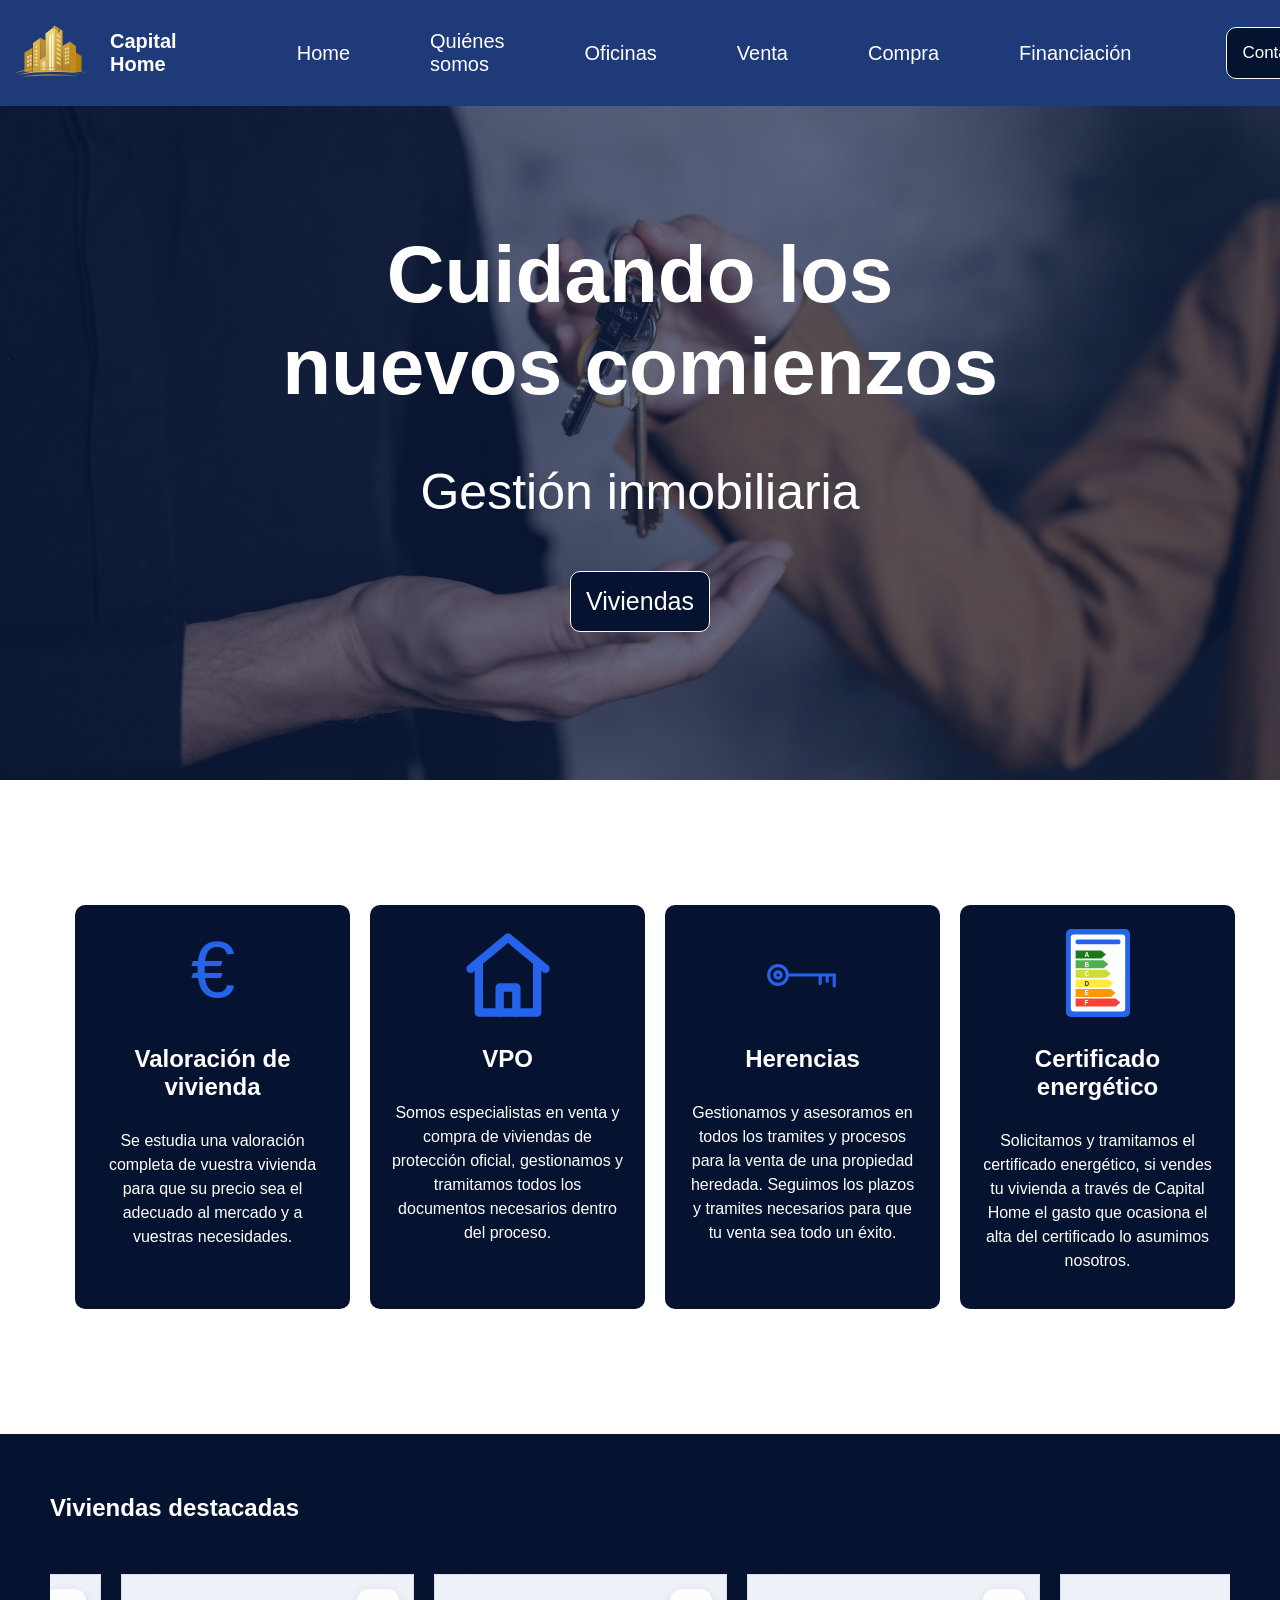
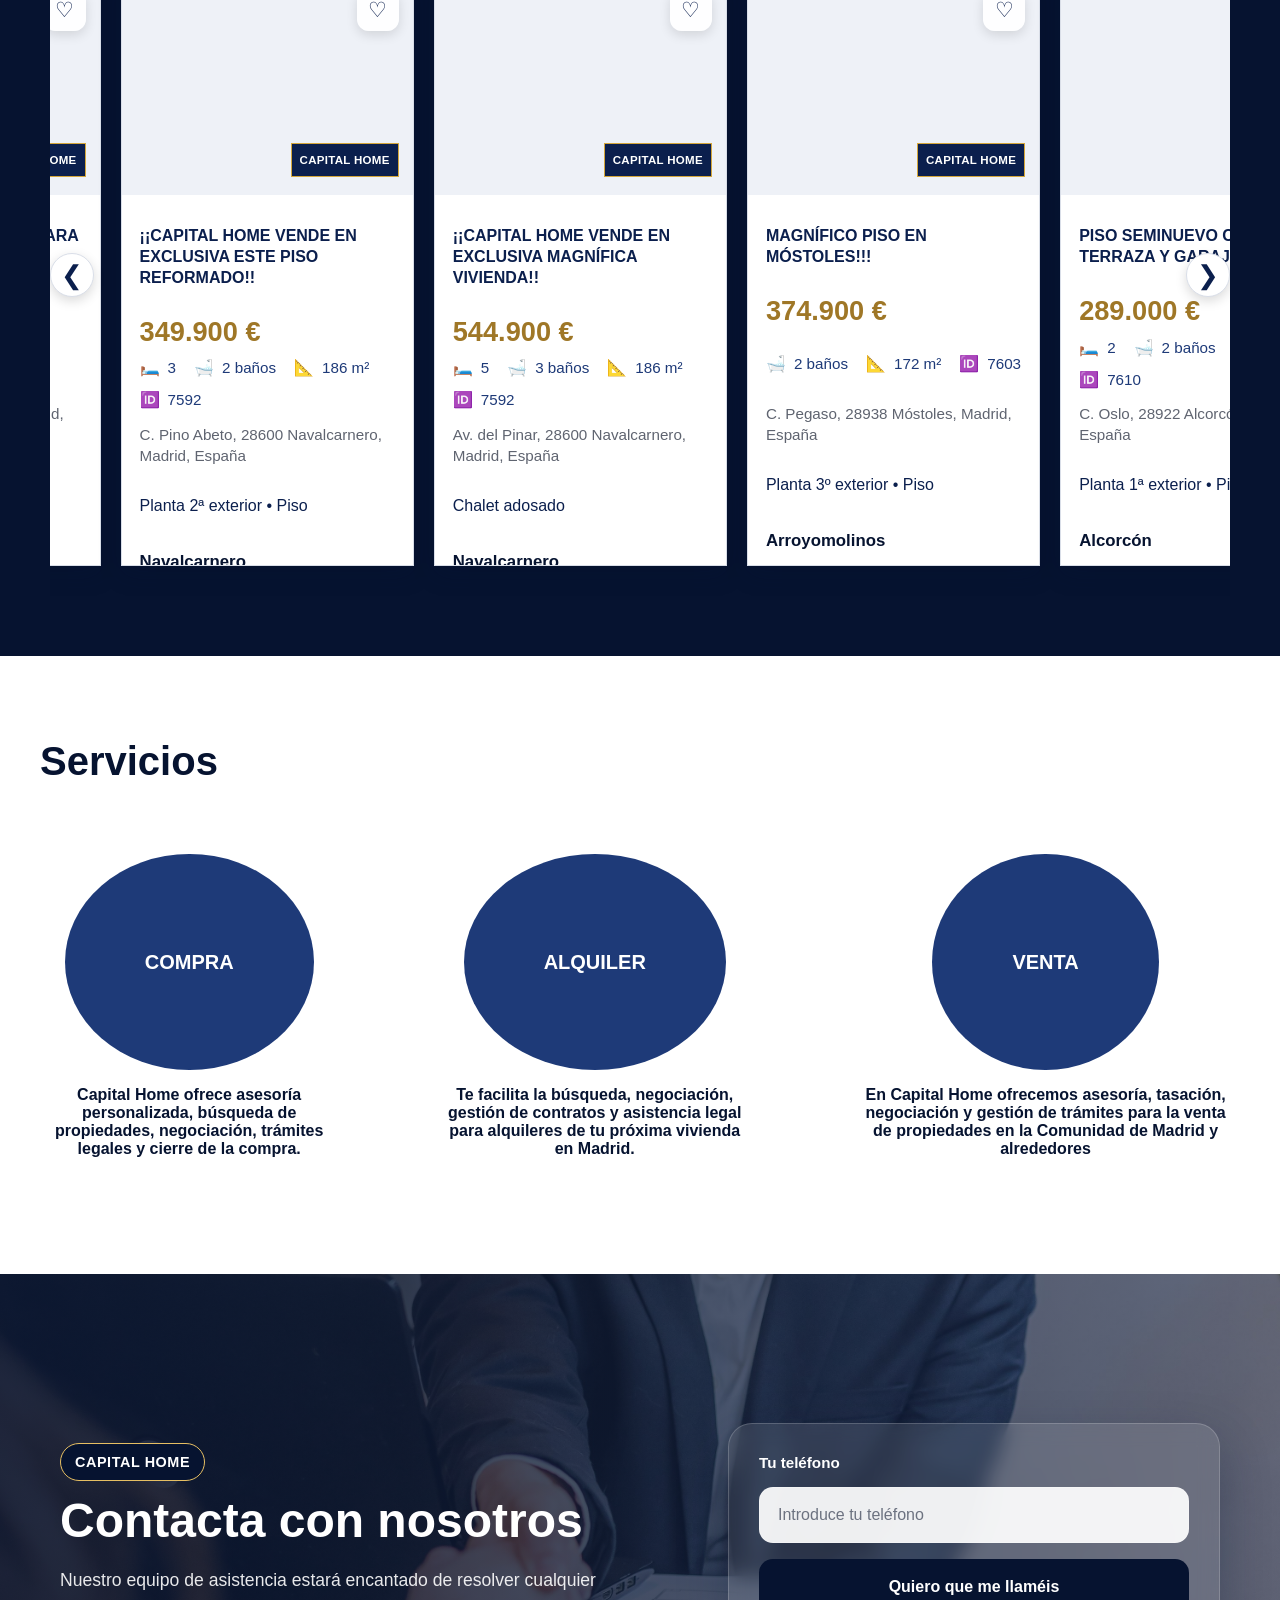
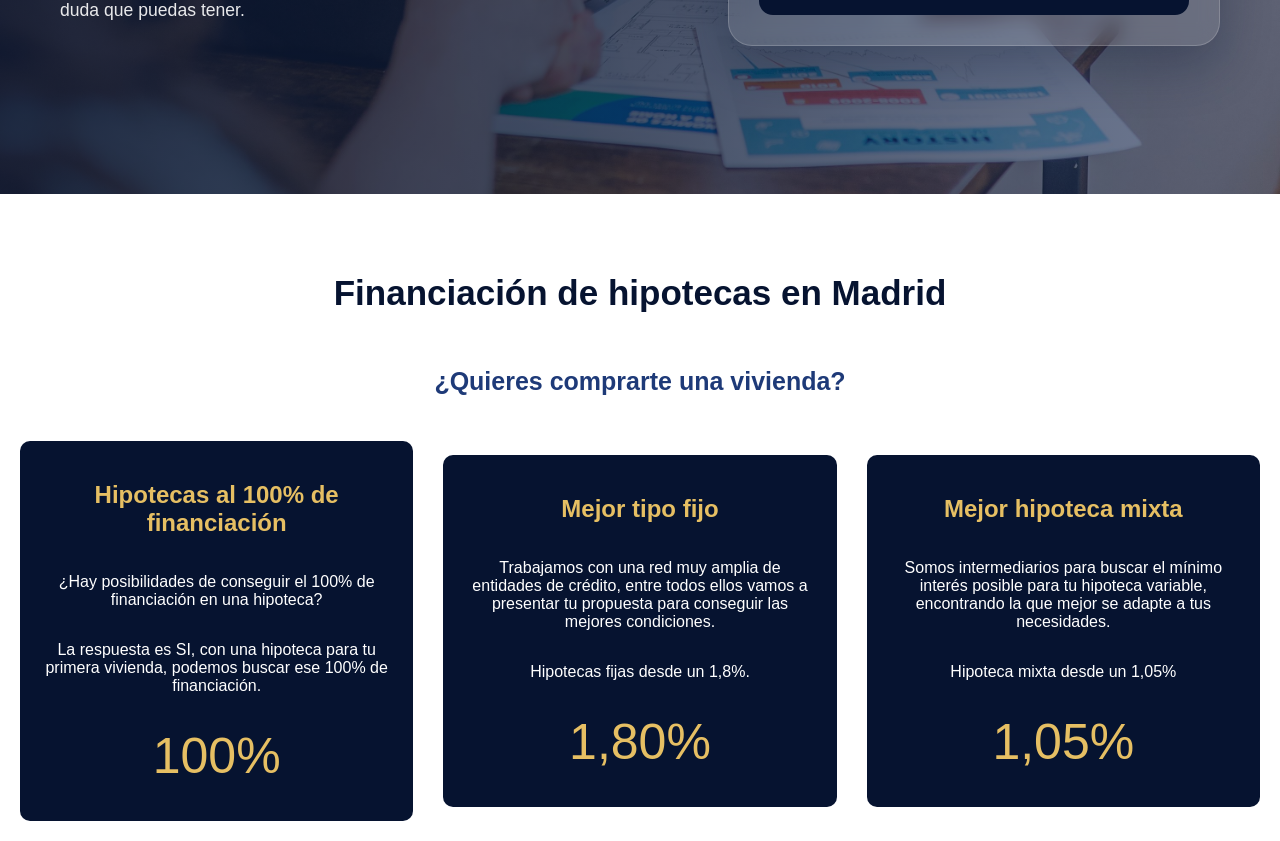
==== commit 8c91ed63: "Hemos añadido un section de financiacion en la pagina de capital home" ====
--- a/Paginas/capitalHome.html
+++ b/Paginas/capitalHome.html
@@ -442,6 +442,73 @@
         </div>
     </section>
 
+    <section class="cph-buy">
+
+
+
+        <div class="cph-buy__top">
+
+            <h2 class="cph-buy__title">Financiación de hipotecas en Madrid
+            </h2>
+            <p class="cph-buy__text">¿Quieres comprarte una vivienda?
+            </p>
+        </div>
+
+        <div class="cph-buy__bot">
+
+            <div class="cph-buy__card">
+
+                <h2 class="cph-card__title">Hipotecas al 100% de financiación</h2>
+
+                <p class="cph-card__text">¿Hay posibilidades de conseguir el 100% de financiación en una hipoteca?</p>
+                <p class="cph-card__text">La respuesta es SI, con una hipoteca para tu primera vivienda, podemos buscar
+                    ese 100% de financiación.</p>
+                <p class="cph-card__text"><span class="cph-card__span">100%</span></p>
+
+            </div>
+
+
+            <div class="cph-buy__card">
+
+                <h2 class="cph-card__title">Mejor tipo fijo</h2>
+
+                <p class="cph-card__text">Trabajamos con una red muy amplia de entidades de crédito, entre todos ellos
+                    vamos a presentar tu propuesta para conseguir las mejores condiciones.</p>
+                <p class="cph-card__text">Hipotecas fijas desde un 1,8%.</p>
+                <p class="cph-card__text"><span class="cph-card__span">1,80%</span></p>
+
+            </div>
+
+
+            <div class="cph-buy__card">
+
+                <h2 class="cph-card__title">Mejor hipoteca mixta</h2>
+
+                <p class="cph-card__text">Somos intermediarios para buscar el mínimo interés posible para tu hipoteca
+                    variable, encontrando la que mejor se adapte a tus necesidades.</p>
+                <p class="cph-card__text">Hipoteca mixta desde un 1,05%</p>
+                <p class="cph-card__text"><span class="cph-card__span">1,05%</span></p>
+
+            </div>
+
+
+
+
+
+
+
+
+
+        </div>
+
+
+
+
+
+
+
+    </section>
+
 
 
     <script src="script.js"></script>
--- a/Paginas/style.css
+++ b/Paginas/style.css
@@ -548,6 +548,7 @@
     color: var(--cph-color-primary-dark);
     font-size: 16px;
     text-align: center;
+    font-weight: 600;
 }
 
 .cph-contact {
@@ -689,4 +690,66 @@
 
 .cph-contact__button:active {
     transform: translateY(0);
+}
+
+.cph-buy {
+    display: flex;
+    justify-content: center;
+    align-items: center;
+    flex-direction: column;
+    margin-top: 50px;
+}
+
+.cph-buy__top {
+    display: flex;
+    justify-content: center;
+    align-items: center;
+    flex-direction: column;
+}
+
+.cph-buy__title {
+    color: var(--cph-color-primary-dark);
+    font-size: 35px;
+}
+
+.cph-buy__text {
+    color: var(--cph-color-primary-light);
+    font-size: 25px;
+    font-weight: 600;
+}
+
+.cph-buy__bot {
+    display: flex;
+    justify-content: space-between;
+    align-items: center;
+    padding: 20px;
+    gap: 30px;
+}
+
+.cph-buy__card {
+    flex: 1;
+    display: flex;
+    justify-content: center;
+    align-items: center;
+    flex-direction: column;
+    background-color: var(--cph-color-primary-dark);
+    padding: 20px;
+    border-radius: 10px;
+    min-height: 250px;
+
+}
+
+.cph-card__title {
+    color: var(--cph-color-logo-yellow-light);
+    text-align: center;
+}
+
+.cph-card__text {
+    color: var(--cph-color-text);
+    text-align: center;
+}
+
+.cph-card__span {
+    color: var(--cph-color-logo-yellow-light);
+    font-size: 50px;
 }
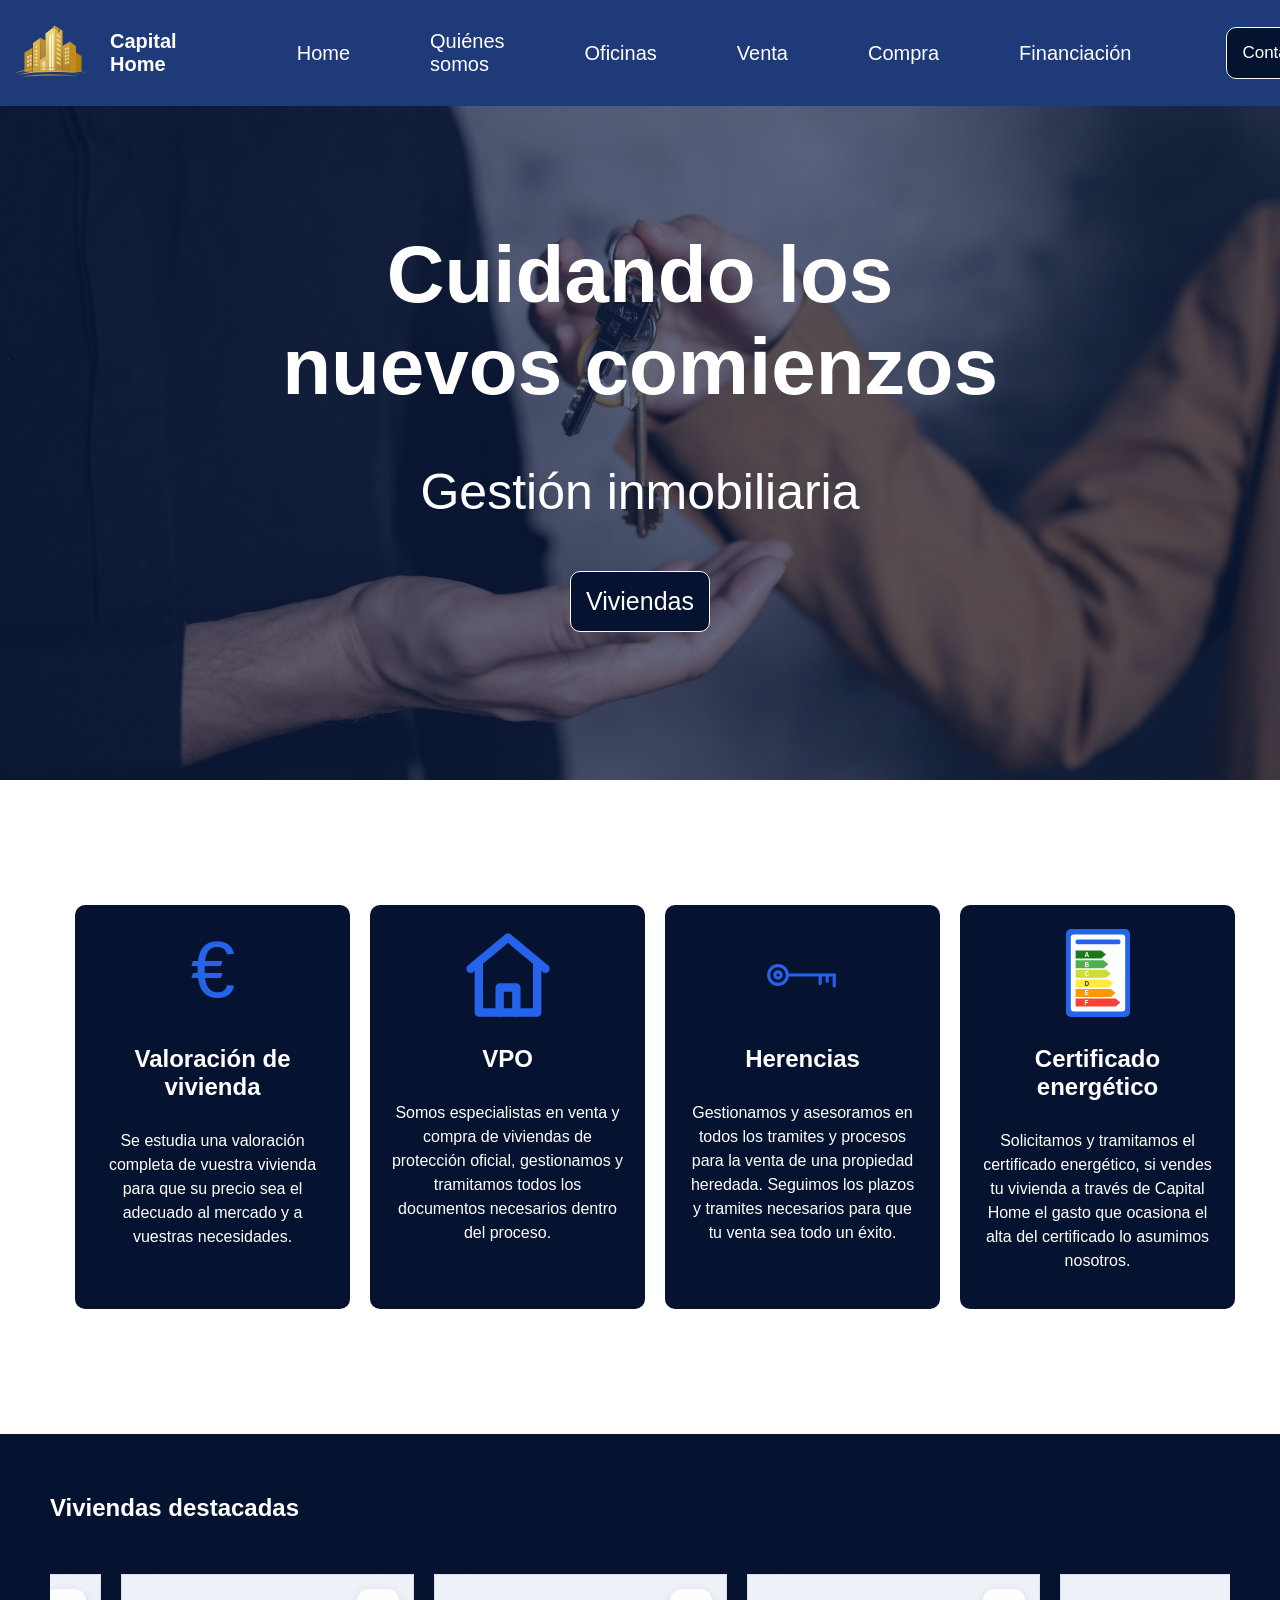
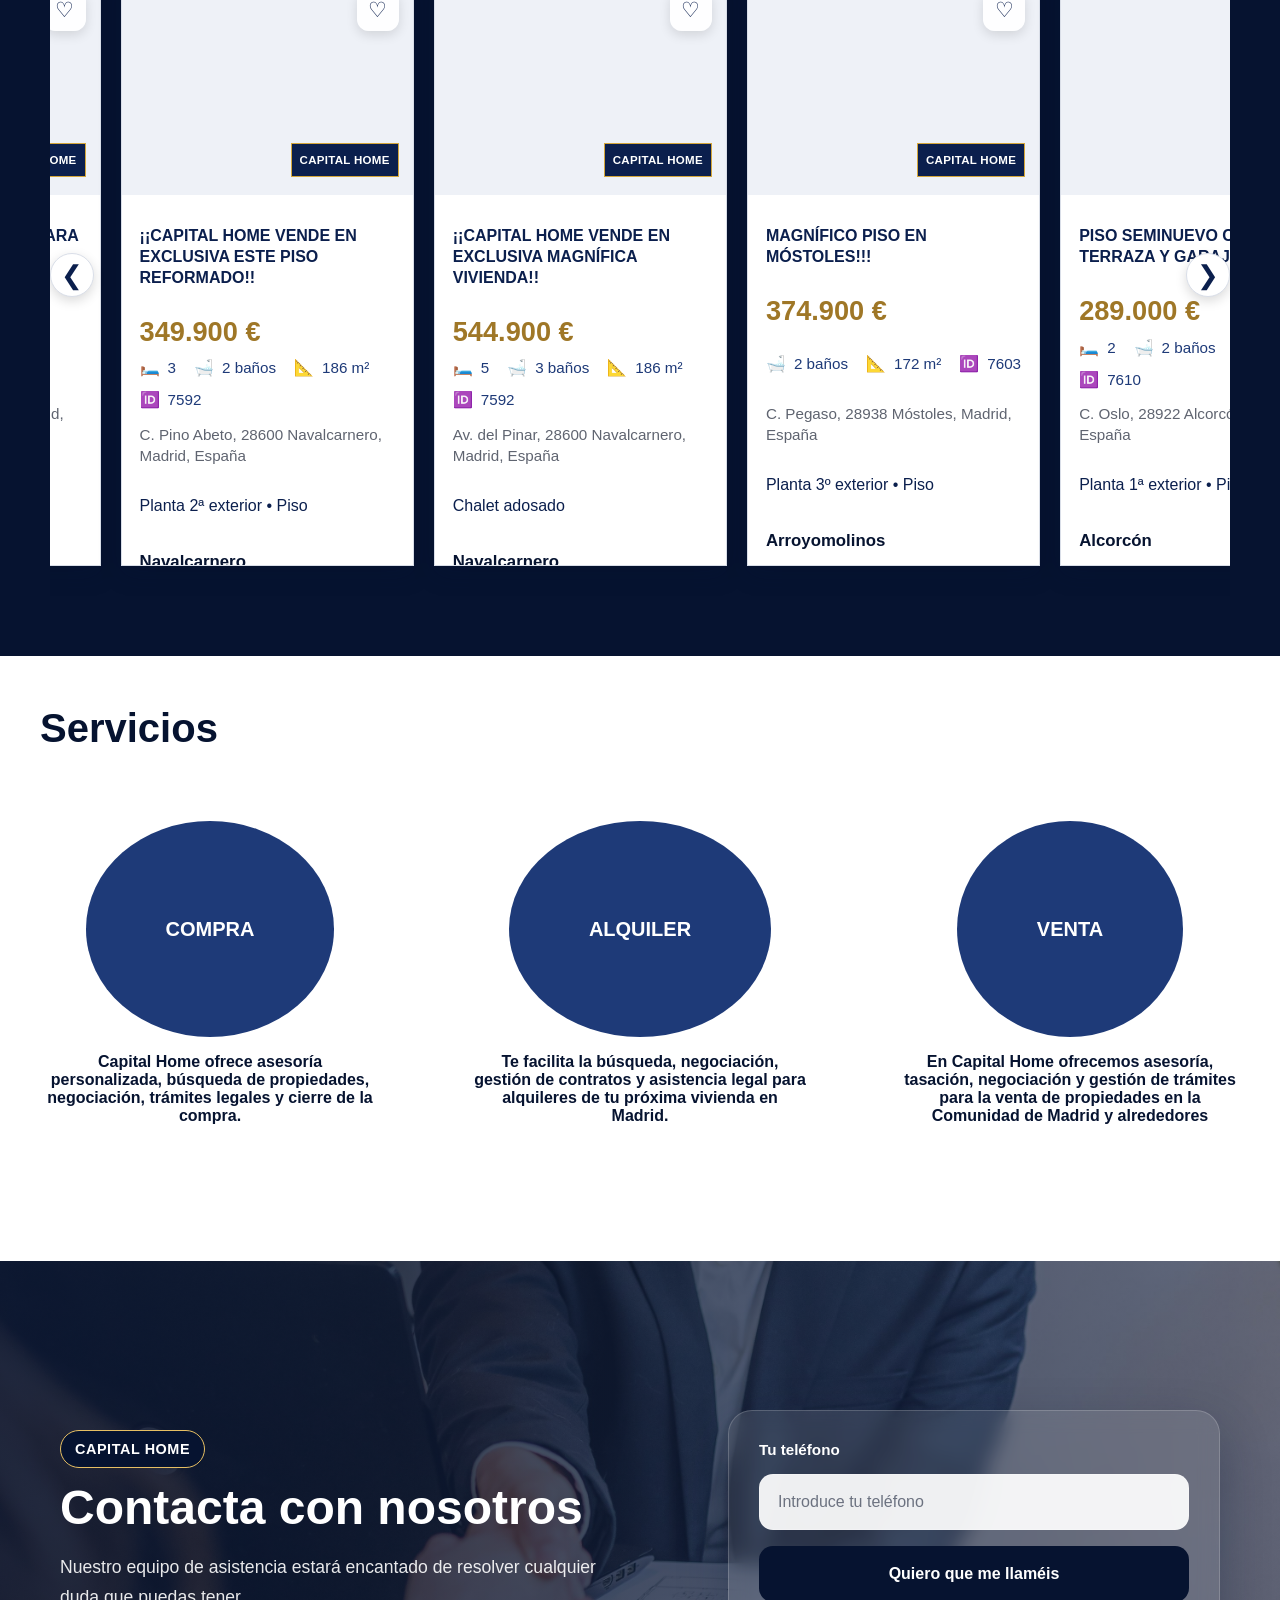
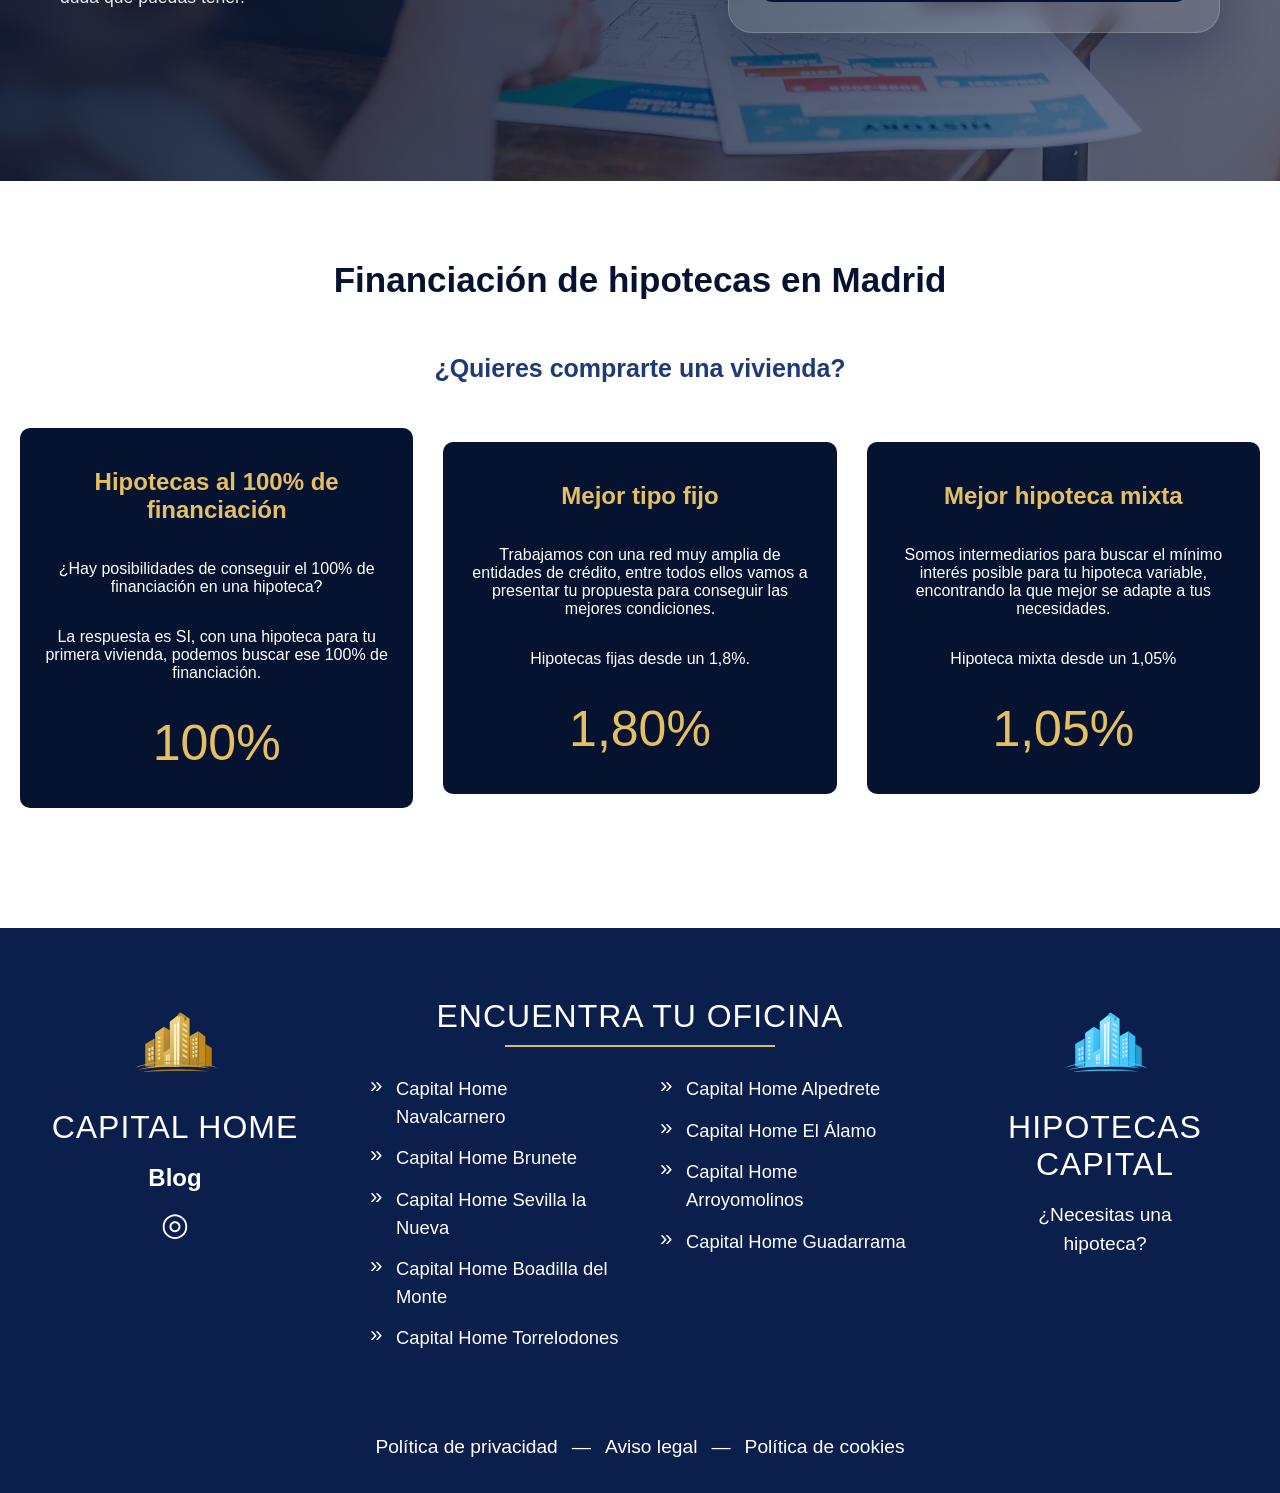
==== commit 2f8ccf3f: "Hemos añadido el footer a la pagina capitalHome" ====
--- a/Paginas/capitalHome.html
+++ b/Paginas/capitalHome.html
@@ -378,7 +378,7 @@
 
             </div>
 
-            <div class="cph-box__item">
+            <div class="cph-box__item--2">
 
                 <div class="cph-item__top">
 
@@ -395,7 +395,7 @@
 
             </div>
 
-            <div class="cph-box__item">
+            <div class="cph-box__item--3">
 
                 <div class="cph-item__top">
 
@@ -491,24 +491,82 @@
 
             </div>
 
-
-
-
-
-
-
-
-
-        </div>
-
-
-
-
-
-
+        </div>
 
     </section>
 
+    <footer class="cph-footer">
+        <div class="cph-footer__container">
+
+
+            <div class="cph-footer__brand">
+                <div class="cph-footer__logo-box">
+                    <img src="/Paginas/Imagenes/capital-home-logo-gold-transparent.svg" alt="Capital Home"
+                        class="cph-footer__real-logo">
+                </div>
+
+                <h2 class="cph-footer__brand-title">CAPITAL HOME</h2>
+
+                <nav class="cph-footer__brand-links">
+                    <a href="#" class="cph-footer__link">Blog</a>
+                    <a href="#" class="cph-footer__icon-link" aria-label="Perfil o acceso">
+                        <span class="cph-footer__icon">◎</span>
+                    </a>
+                </nav>
+            </div>
+
+
+            <div class="cph-footer__center">
+                <div class="cph-footer__heading-wrap">
+                    <h3 class="cph-footer__heading">ENCUENTRA TU OFICINA</h3>
+                    <span class="cph-footer__heading-line"></span>
+                </div>
+
+                <div class="cph-footer__offices">
+                    <ul class="cph-footer__list">
+                        <li><a href="#">Capital Home Navalcarnero</a></li>
+                        <li><a href="#">Capital Home Brunete</a></li>
+                        <li><a href="#">Capital Home Sevilla la Nueva</a></li>
+                        <li><a href="#">Capital Home Boadilla del Monte</a></li>
+                        <li><a href="#">Capital Home Torrelodones</a></li>
+                    </ul>
+
+                    <ul class="cph-footer__list">
+                        <li><a href="#">Capital Home Alpedrete</a></li>
+                        <li><a href="#">Capital Home El Álamo</a></li>
+                        <li><a href="#">Capital Home Arroyomolinos</a></li>
+                        <li><a href="#">Capital Home Guadarrama</a></li>
+                    </ul>
+                </div>
+
+
+            </div>
+
+
+            <div class="cph-footer__mortgage">
+                <div class="cph-footer__logo-box">
+                    <img src="/Paginas/Imagenes/capital-home-logo-sky.svg" alt="Capital Home"
+                        class="cph-footer__real-logo">
+                </div>
+
+                <h2 class="cph-footer__mortgage-title">HIPOTECAS CAPITAL</h2>
+                <a href="#" class="cph-footer__mortgage-link">¿Necesitas una hipoteca?</a>
+            </div>
+
+        </div>
+
+
+        <div class="cph-footer__legal">
+            <a href="#">Política de privacidad</a>
+            <span>—</span>
+            <a href="#">Aviso legal</a>
+            <span>—</span>
+            <a href="#">Política de cookies</a>
+        </div>
+    </footer>
+
+
+
 
 
     <script src="script.js"></script>
--- a/Paginas/style.css
+++ b/Paginas/style.css
@@ -495,8 +495,6 @@
 }
 
 .cph-services {
-    display: flex;
-    flex-direction: column;
     margin-top: 50px;
 }
 
@@ -508,13 +506,34 @@
 }
 
 .cph-services__box {
-    display: flex;
-    justify-content: space-between;
-    align-items: center;
-    gap: 25px;
+    display: grid;
+    grid-template-columns: repeat(3, 1fr);
+    grid-template-rows: 1fr;
+    grid-template-areas:
+        "a b c";
+    width: 100%;
+    grid-gap: 10px;
+
 }
 
 .cph-box__item {
+    grid-area: a;
+    display: flex;
+    justify-content: center;
+    align-items: center;
+    flex-direction: column;
+}
+
+.cph-box__item--2 {
+    grid-area: b;
+    display: flex;
+    justify-content: center;
+    align-items: center;
+    flex-direction: column;
+}
+
+.cph-box__item--3 {
+    grid-area: c;
     display: flex;
     justify-content: center;
     align-items: center;
@@ -562,7 +581,7 @@
     background-repeat: no-repeat;
     overflow: hidden;
     box-sizing: border-box;
-    margin-top: 100px;
+    margin-top: 120px;
 }
 
 .cph-contact__overlay {
@@ -752,4 +771,210 @@
 .cph-card__span {
     color: var(--cph-color-logo-yellow-light);
     font-size: 50px;
+}
+
+.cph-footer {
+    background-color: var(--cph-color-primary);
+    color: var(--cph-color-text);
+    padding: 70px 40px 35px;
+    margin-top: 100px;
+}
+
+.cph-footer__container {
+    max-width: 1400px;
+    margin: 0 auto;
+    display: grid;
+    grid-template-columns: 1fr 2fr 1fr;
+    gap: 60px;
+    align-items: start;
+}
+
+
+.cph-footer__brand {
+    display: flex;
+    flex-direction: column;
+    align-items: center;
+    gap: 18px;
+    text-align: center;
+}
+
+.cph-footer__logo-box {
+    display: flex;
+    justify-content: center;
+    align-items: center;
+}
+
+.cph-footer__real-logo {
+    max-width: 140px;
+    height: auto;
+    object-fit: contain;
+}
+
+.cph-footer__logo-placeholder {
+    width: 110px;
+    height: 70px;
+    border: 2px dashed var(--cph-color-accent-light);
+    color: var(--cph-color-accent-light);
+    display: flex;
+    justify-content: center;
+    align-items: center;
+    font-size: 14px;
+    letter-spacing: 1px;
+    border-radius: 8px;
+}
+
+.cph-footer__brand-title,
+.cph-footer__mortgage-title {
+    font-size: 2rem;
+    font-weight: 400;
+    letter-spacing: 1px;
+    margin: 0;
+}
+
+.cph-footer__brand-links {
+    display: flex;
+    flex-direction: column;
+    gap: 16px;
+    align-items: center;
+}
+
+.cph-footer__link,
+.cph-footer__icon-link,
+.cph-footer__mortgage-link,
+.cph-footer__list a,
+.cph-footer__section-link,
+.cph-footer__legal a {
+    color: var(--cph-color-text);
+    text-decoration: none;
+    transition: color 0.3s ease;
+}
+
+.cph-footer__link:hover,
+.cph-footer__icon-link:hover,
+.cph-footer__mortgage-link:hover,
+.cph-footer__list a:hover,
+.cph-footer__section-link:hover,
+.cph-footer__legal a:hover {
+    color: var(--cph-color-logo-yellow-light);
+}
+
+.cph-footer__link {
+    font-size: 1.5rem;
+    font-weight: 600;
+}
+
+.cph-footer__icon {
+    font-size: 2rem;
+    line-height: 1;
+}
+
+
+.cph-footer__center {
+    display: flex;
+    flex-direction: column;
+    gap: 28px;
+}
+
+.cph-footer__heading-wrap {
+    display: flex;
+    flex-direction: column;
+    align-items: center;
+    gap: 10px;
+}
+
+.cph-footer__heading {
+    margin: 0;
+    font-size: 2rem;
+    font-weight: 400;
+    text-align: center;
+    letter-spacing: 1px;
+}
+
+.cph-footer__heading-line {
+    width: 270px;
+    height: 2px;
+    background-color: var(--cph-color-accent-light);
+    display: block;
+}
+
+.cph-footer__offices {
+    display: grid;
+    grid-template-columns: 1fr 1fr;
+    gap: 40px;
+}
+
+.cph-footer__list {
+    list-style: none;
+    margin: 0;
+    padding: 0;
+}
+
+.cph-footer__list li {
+    margin-bottom: 14px;
+}
+
+.cph-footer__list a {
+    font-size: 1.15rem;
+    line-height: 1.5;
+    position: relative;
+    padding-left: 26px;
+    display: inline-block;
+}
+
+.cph-footer__list a::before {
+    content: "»";
+    position: absolute;
+    left: 0;
+    top: 0;
+    color: var(--cph-color-text);
+    font-size: 1.4rem;
+    line-height: 1;
+}
+
+.cph-footer__bottom-links {
+    display: flex;
+    justify-content: space-between;
+    align-items: center;
+    gap: 30px;
+    flex-wrap: wrap;
+}
+
+.cph-footer__section-link {
+    font-size: 1.9rem;
+    font-weight: 400;
+    letter-spacing: 0.5px;
+}
+
+
+.cph-footer__mortgage {
+    display: flex;
+    flex-direction: column;
+    align-items: center;
+    gap: 18px;
+    text-align: center;
+}
+
+.cph-footer__mortgage-link {
+    font-size: 1.2rem;
+    color: var(--cph-color-text);
+    max-width: 220px;
+    line-height: 1.5;
+}
+
+
+.cph-footer__legal {
+    max-width: 1400px;
+    margin: 70px auto 0;
+    display: flex;
+    justify-content: center;
+    align-items: center;
+    gap: 14px;
+    flex-wrap: wrap;
+    text-align: center;
+}
+
+.cph-footer__legal a,
+.cph-footer__legal span {
+    font-size: 1.2rem;
+    color: var(--cph-color-text);
 }
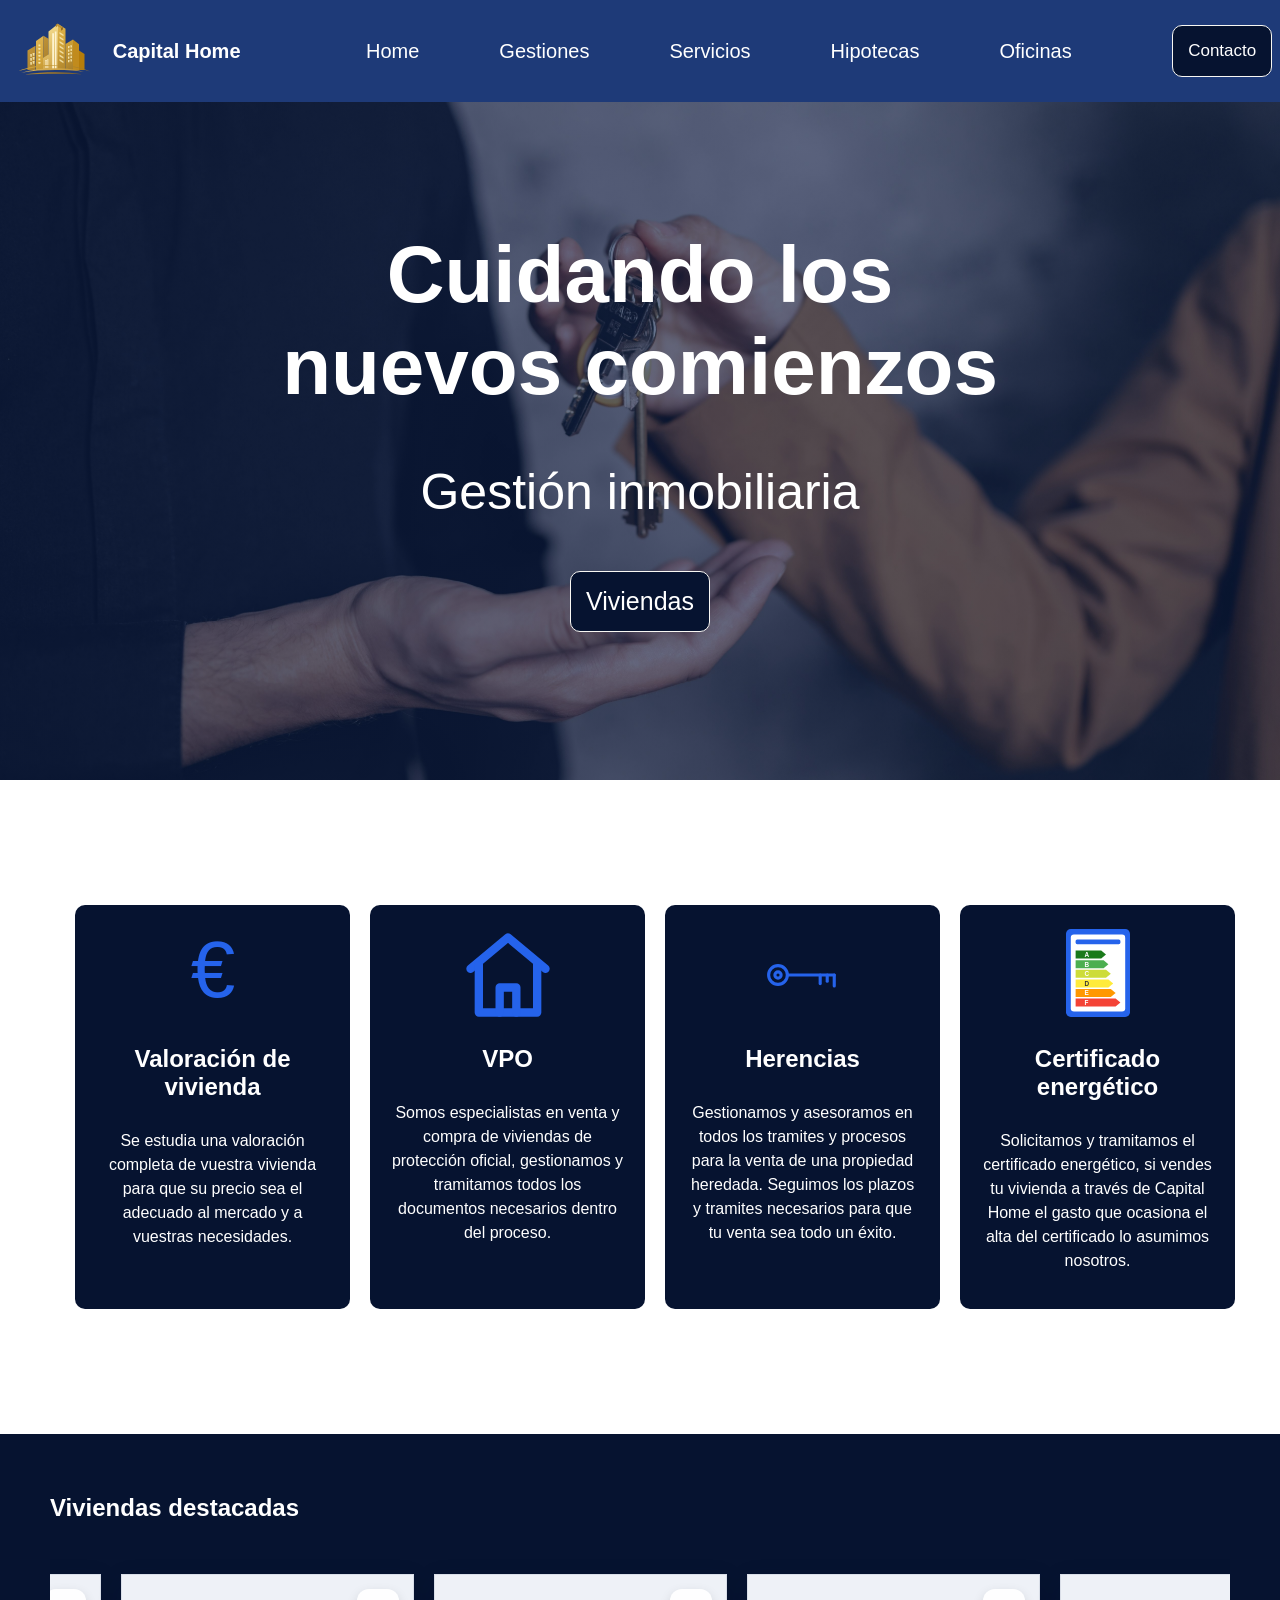
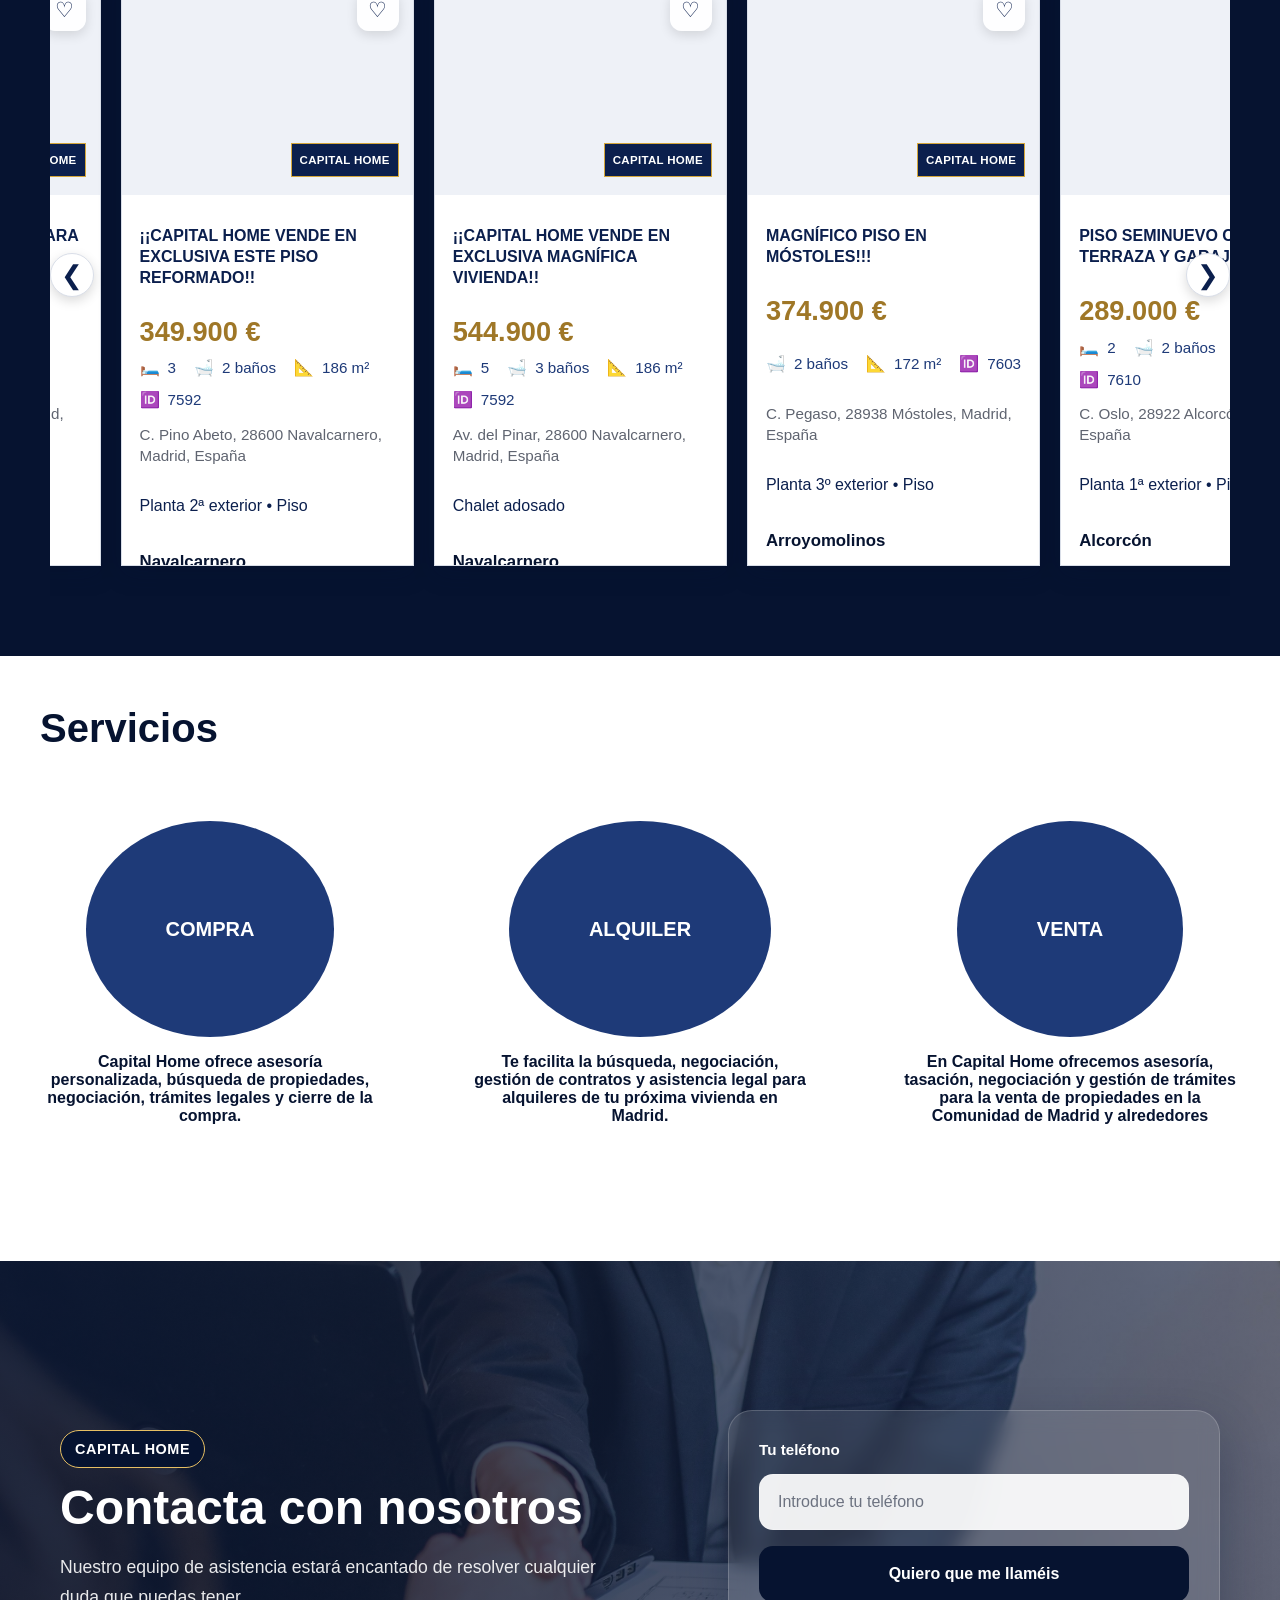
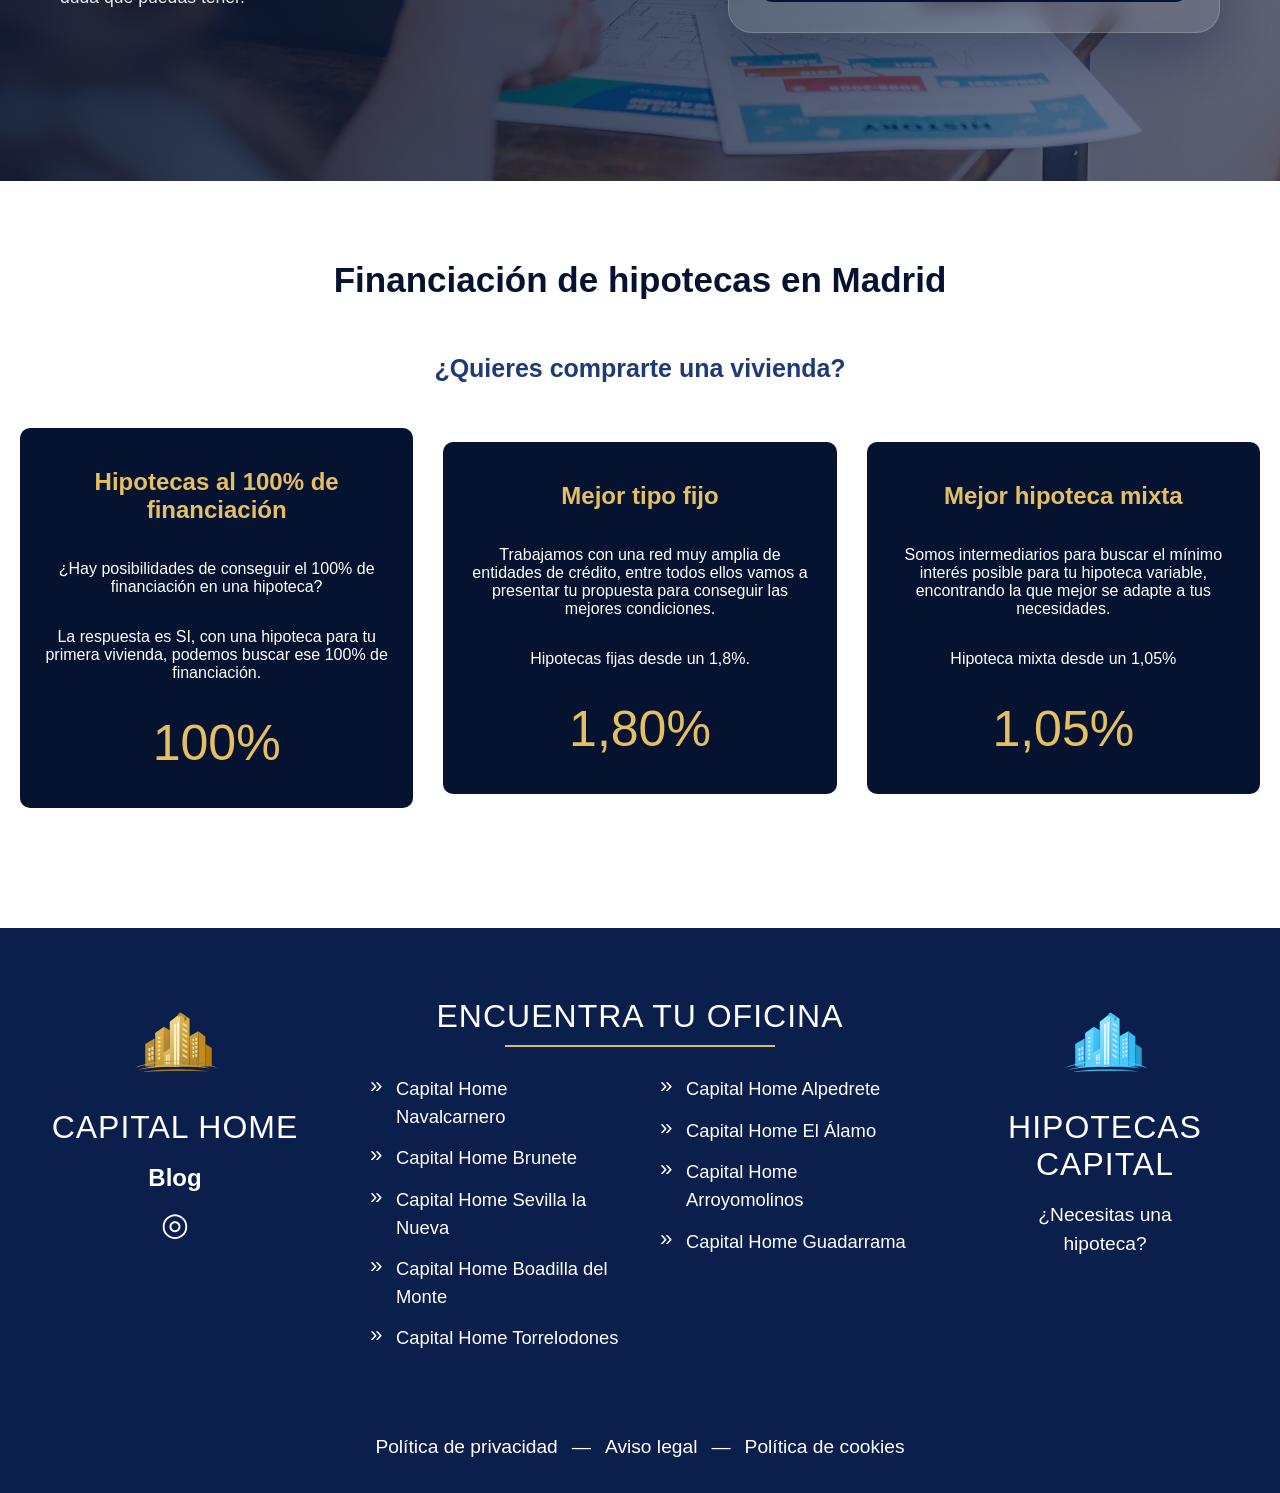
==== commit b8f50d53: "Hemos configurado los id de la pagina capitalHome" ====
--- a/Paginas/capitalHome.html
+++ b/Paginas/capitalHome.html
@@ -10,14 +10,16 @@
 
 <body class="cph-body">
 
-    <header id="home" class="cph-header">
+    <header class="cph-header">
 
         <div class="cph-header__left">
 
 
             <img src="/Paginas/Imagenes/capital-home-logo-gold-transparent.svg" alt="" class="cph-left__img">
-
-            <h3 class="cph-left__title">Capital Home</h3>
+            <a class="list__link" href="#inicio">
+                <h3 class="cph-left__title">Capital Home</h3>
+            </a>
+
 
 
         </div>
@@ -27,12 +29,11 @@
 
             <ul class="center__list">
 
-                <li class="list__item"><a href="#home" class="list__link">Home</a></li>
-                <li class="list__item"><a href="#quienes" class="list__link">Quiénes somos</a></li>
-                <li class="list__item"><a href="" class="list__link">Oficinas</a></li>
-                <li class="list__item"><a href="" class="list__link">Venta</a></li>
-                <li class="list__item"><a href="" class="list__link">Compra</a></li>
-                <li class="list__item"><a href="" class="list__link">Financiación</a></li>
+                <li class="list__item"><a href="#inicio" class="list__link">Home</a></li>
+                <li class="list__item"><a href="#gestion" class="list__link">Gestiones</a></li>
+                <li class="list__item"><a href="#servicios" class="list__link">Servicios</a></li>
+                <li class="list__item"><a href="#financia" class="list__link">Hipotecas</a></li>
+                <li class="list__item"><a href="#oficina" class="list__link">Oficinas</a></li>
 
             </ul>
 
@@ -44,7 +45,7 @@
             <div class="right__box">
 
                 <button class="box__button">
-                    <a href="" class="button__link">Contacto</a>
+                    <a href="#contacta" class="button__link">Contacto</a>
                 </button>
 
             </div>
@@ -56,7 +57,7 @@
     </header>
 
 
-    <section class="cph-hero">
+    <section id="inicio" class="cph-hero">
 
         <div class="cph-hero__box">
 
@@ -71,14 +72,14 @@
 
 
                 <button class="box__button">
-                    <a href="" class="button__link--size">Viviendas</a>
+                    <a href="#vivienda" class="button__link--size">Viviendas</a>
                 </button>
 
             </div>
         </div>
     </section>
 
-    <section id="quienes" class="cph-empresa">
+    <section id="gestion" class="cph-empresa">
 
         <div class="cph-empresa__box">
 
@@ -121,7 +122,7 @@
             </article>
     </section>
 
-    <section class="cph-carousel">
+    <section id="vivienda" class="cph-carousel">
         <h1 class="cph-carousel__title">Viviendas destacadas</h1>
 
         <div class="cph-carousel__wrapper" id="carousel">
@@ -355,7 +356,7 @@
         </div>
     </section>
 
-    <section class="cph-services">
+    <section id="servicios" class="cph-services">
 
         <h1 class="cph-services__title">Servicios</h1>
 
@@ -419,7 +420,7 @@
 
     </section>
 
-    <section class="cph-contact">
+    <section id="contacta" class="cph-contact">
         <div class="cph-contact__overlay"></div>
 
         <div class="cph-contact__container">
@@ -442,7 +443,7 @@
         </div>
     </section>
 
-    <section class="cph-buy">
+    <section id="financia" class="cph-buy">
 
 
 
@@ -495,7 +496,7 @@
 
     </section>
 
-    <footer class="cph-footer">
+    <footer id="oficina" class="cph-footer">
         <div class="cph-footer__container">
 
 
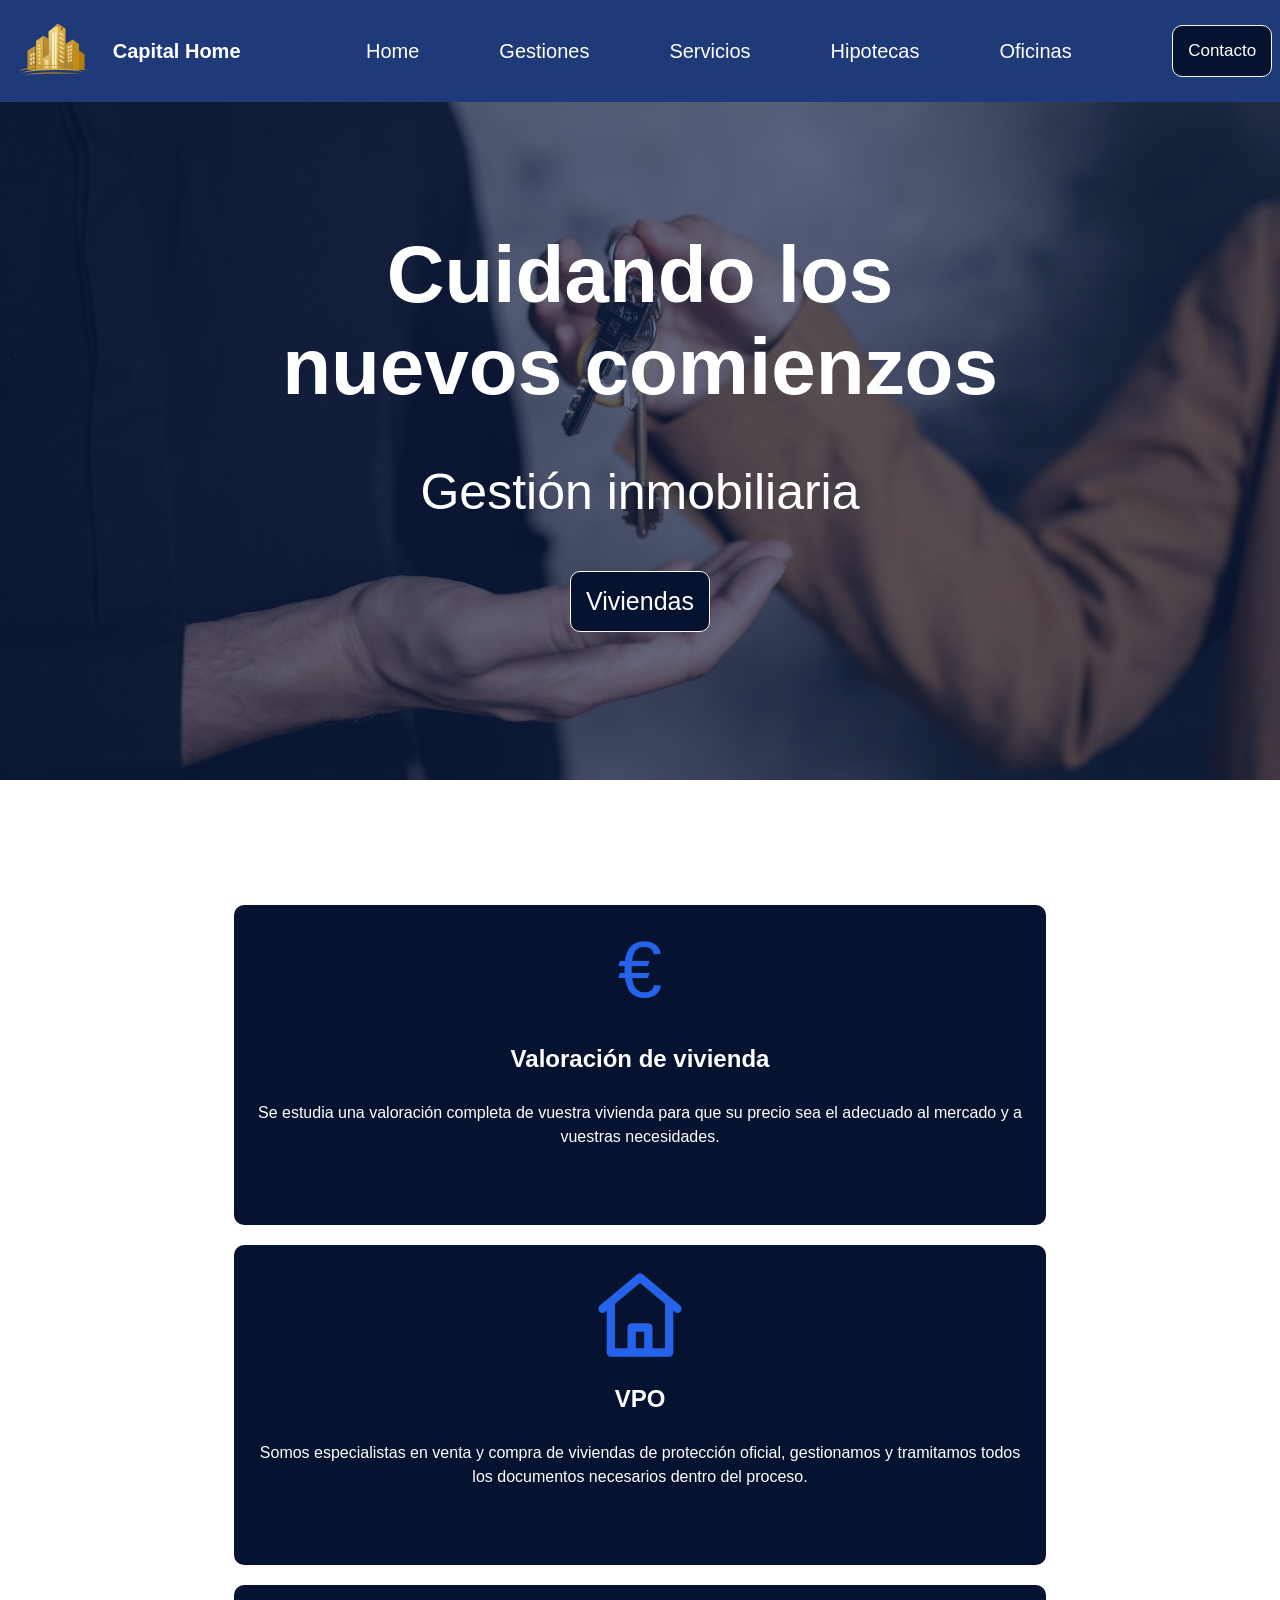
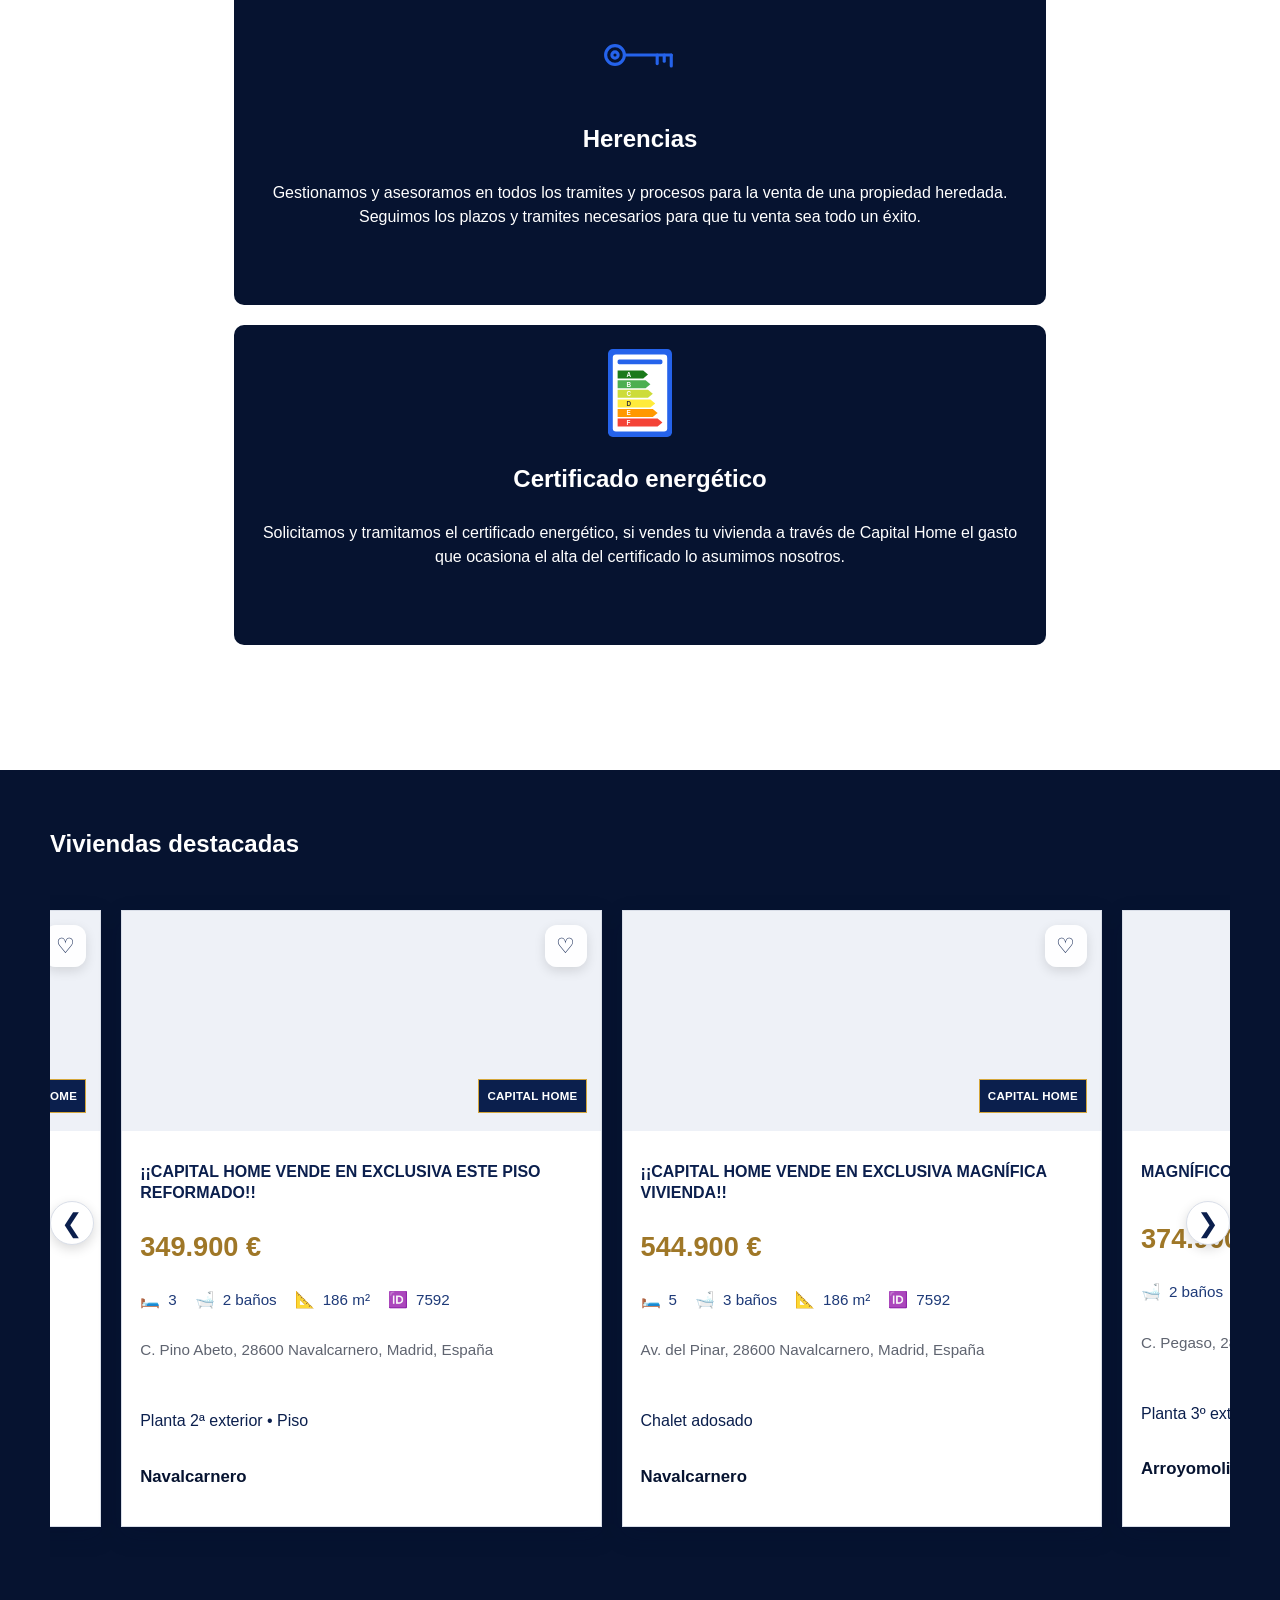
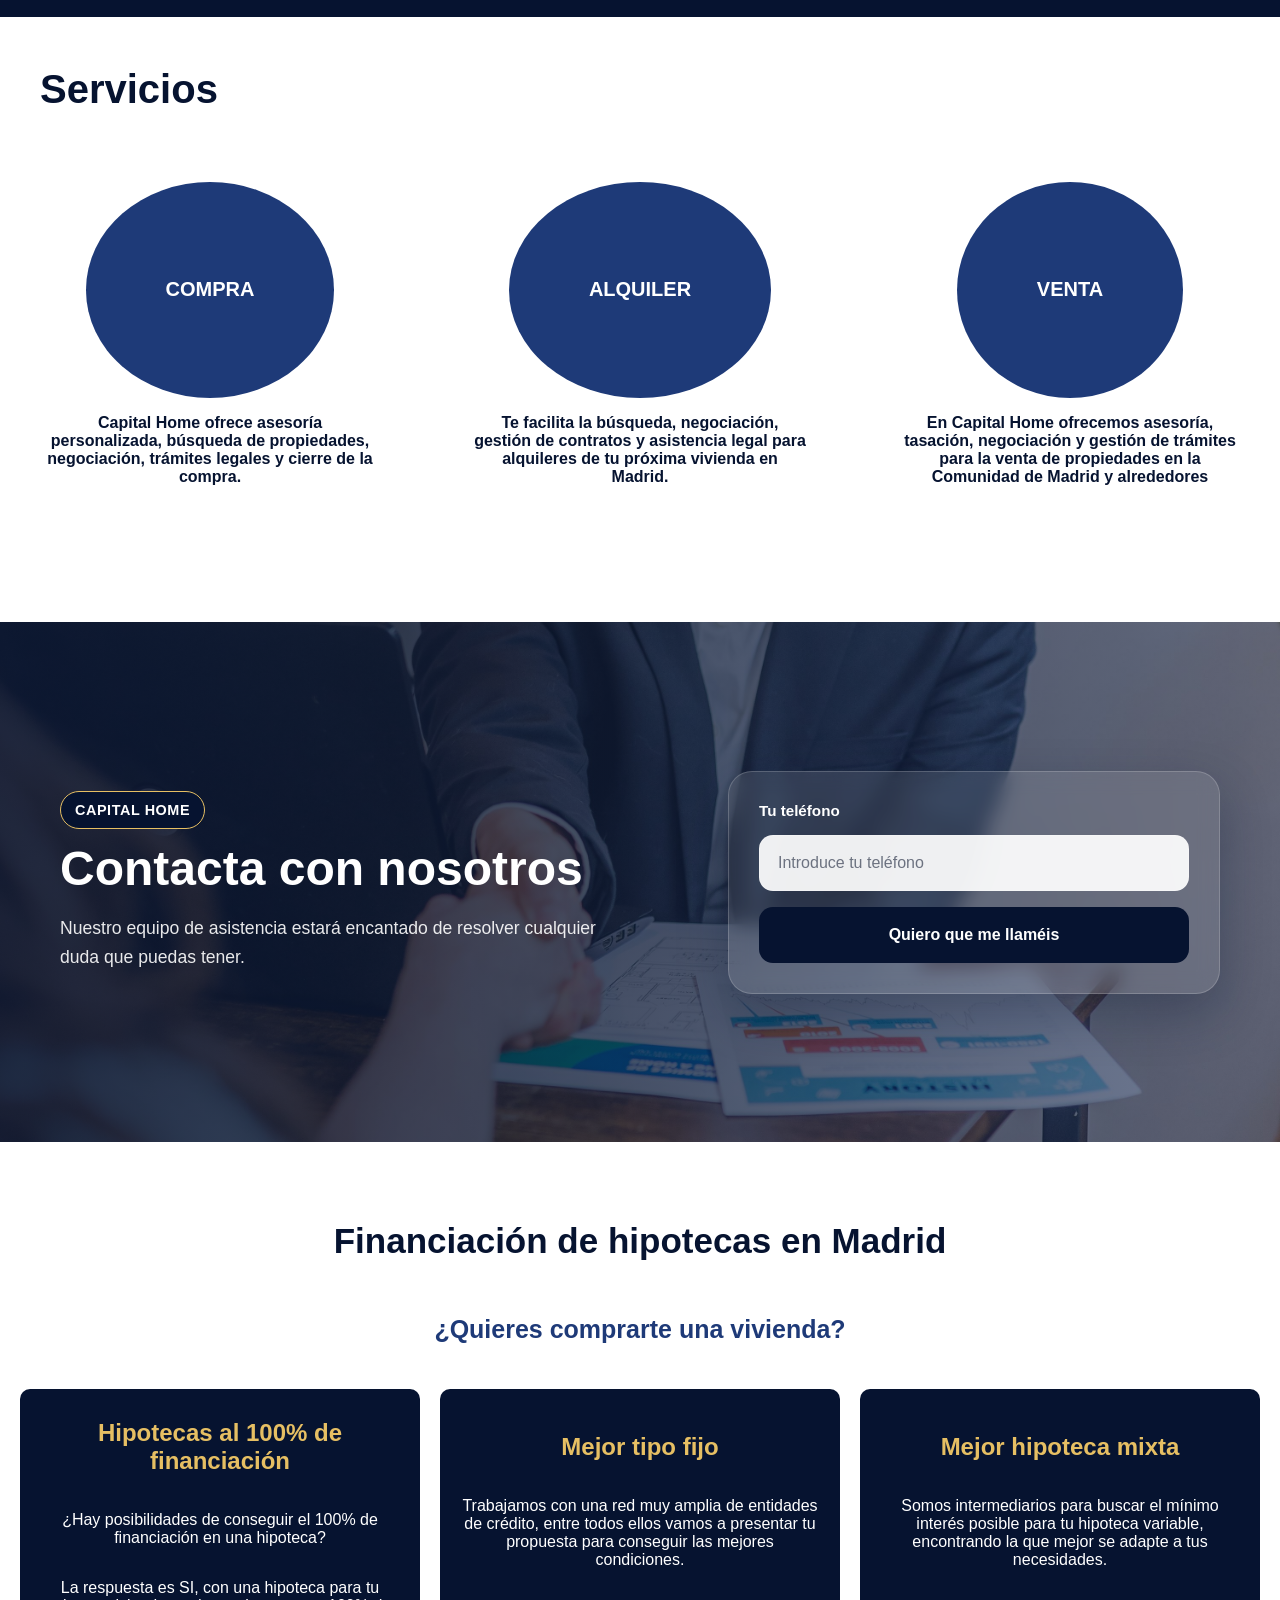
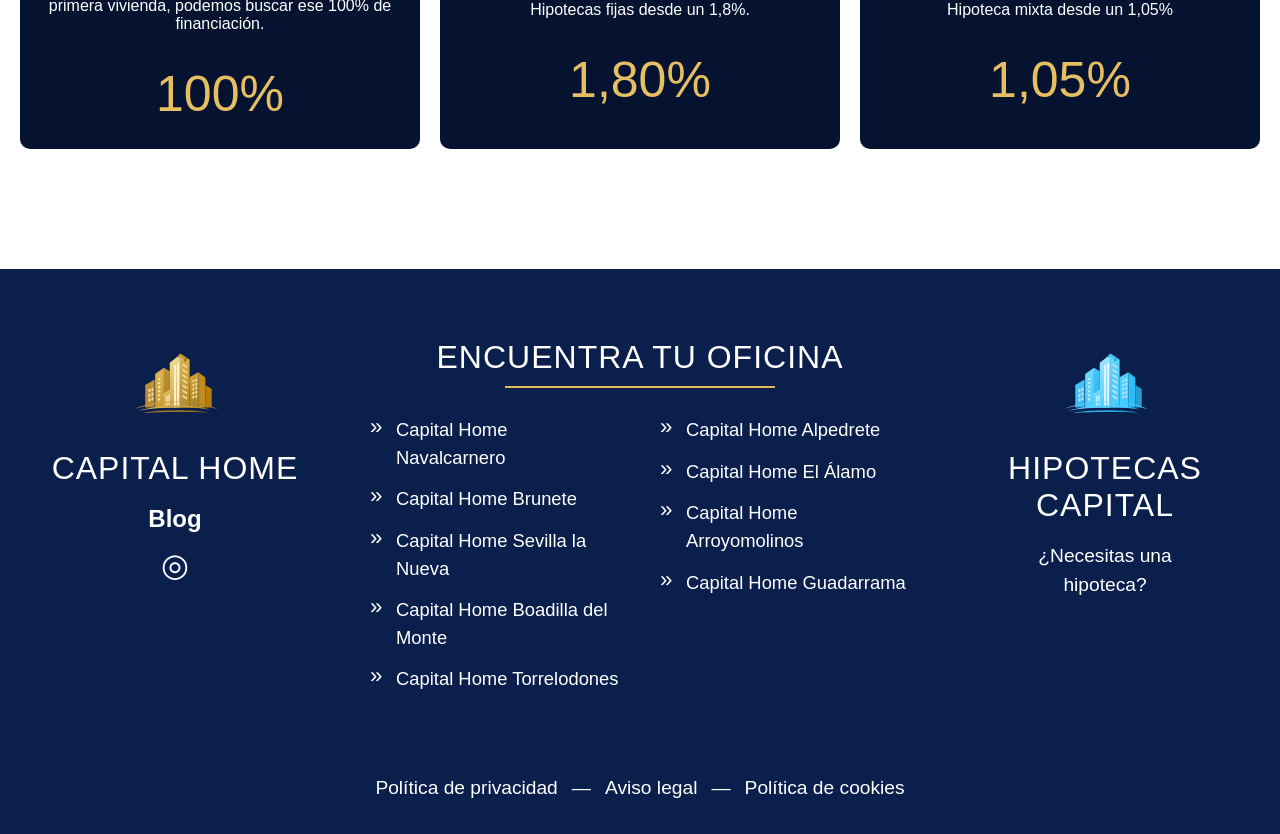
==== commit f1ea64f7: "Hemos creado el archivo css para las medias querys y hemos realizado las media query para tablet de " ====
--- a/Paginas/capitalHome.html
+++ b/Paginas/capitalHome.html
@@ -6,6 +6,7 @@
     <meta name="viewport" content="width=device-width, initial-scale=1.0">
     <title>Capital Home</title>
     <link rel="stylesheet" href="style.css">
+    <link rel="stylesheet" href="mediasQuerys.css">
 </head>
 
 <body class="cph-body">
@@ -24,7 +25,7 @@
 
         </div>
 
-        <nav class="cph-header__center">
+        <nav class="cph-header__center" aria-label="Menú principal">
 
 
             <ul class="center__list">
--- a/Paginas/style.css
+++ b/Paginas/style.css
@@ -1,3 +1,7 @@
+/*Pagina Capital-Home*/
+
+/* #region Cabecera */
+
 html {
     scroll-behavior: smooth;
 }
@@ -977,4 +981,6 @@
 .cph-footer__legal span {
     font-size: 1.2rem;
     color: var(--cph-color-text);
-}+}
+
+/* #endregion */
--- a/Paginas/mediasQuerys.css
+++ b/Paginas/mediasQuerys.css
@@ -0,0 +1,46 @@
+@media (min-width: 1024px) {
+
+    .cph-empresa {
+        display: flex;
+        justify-content: center;
+        align-items: center;
+        flex-direction: column;
+    }
+
+    .cph-empresa__box {
+        display: flex;
+        justify-content: center;
+        align-items: center;
+        flex-direction: column;
+        max-width: 70%;
+    }
+
+    .cph-property-card {
+        flex: 0 0 46%;
+        min-width: 46%;
+        max-width: 46%;
+        height: auto;
+        min-height: 500px;
+    }
+
+    .cph-buy__bot {
+        display: flex;
+        gap: 20px;
+        align-items: stretch;
+    }
+
+
+    .cph-buy__card {
+        flex: 1;
+        display: flex;
+        justify-content: center;
+        align-items: center;
+        flex-direction: column;
+        background-color: var(--cph-color-primary-dark);
+        padding: 20px;
+        border-radius: 10px;
+        max-height: 320px;
+
+    }
+
+}
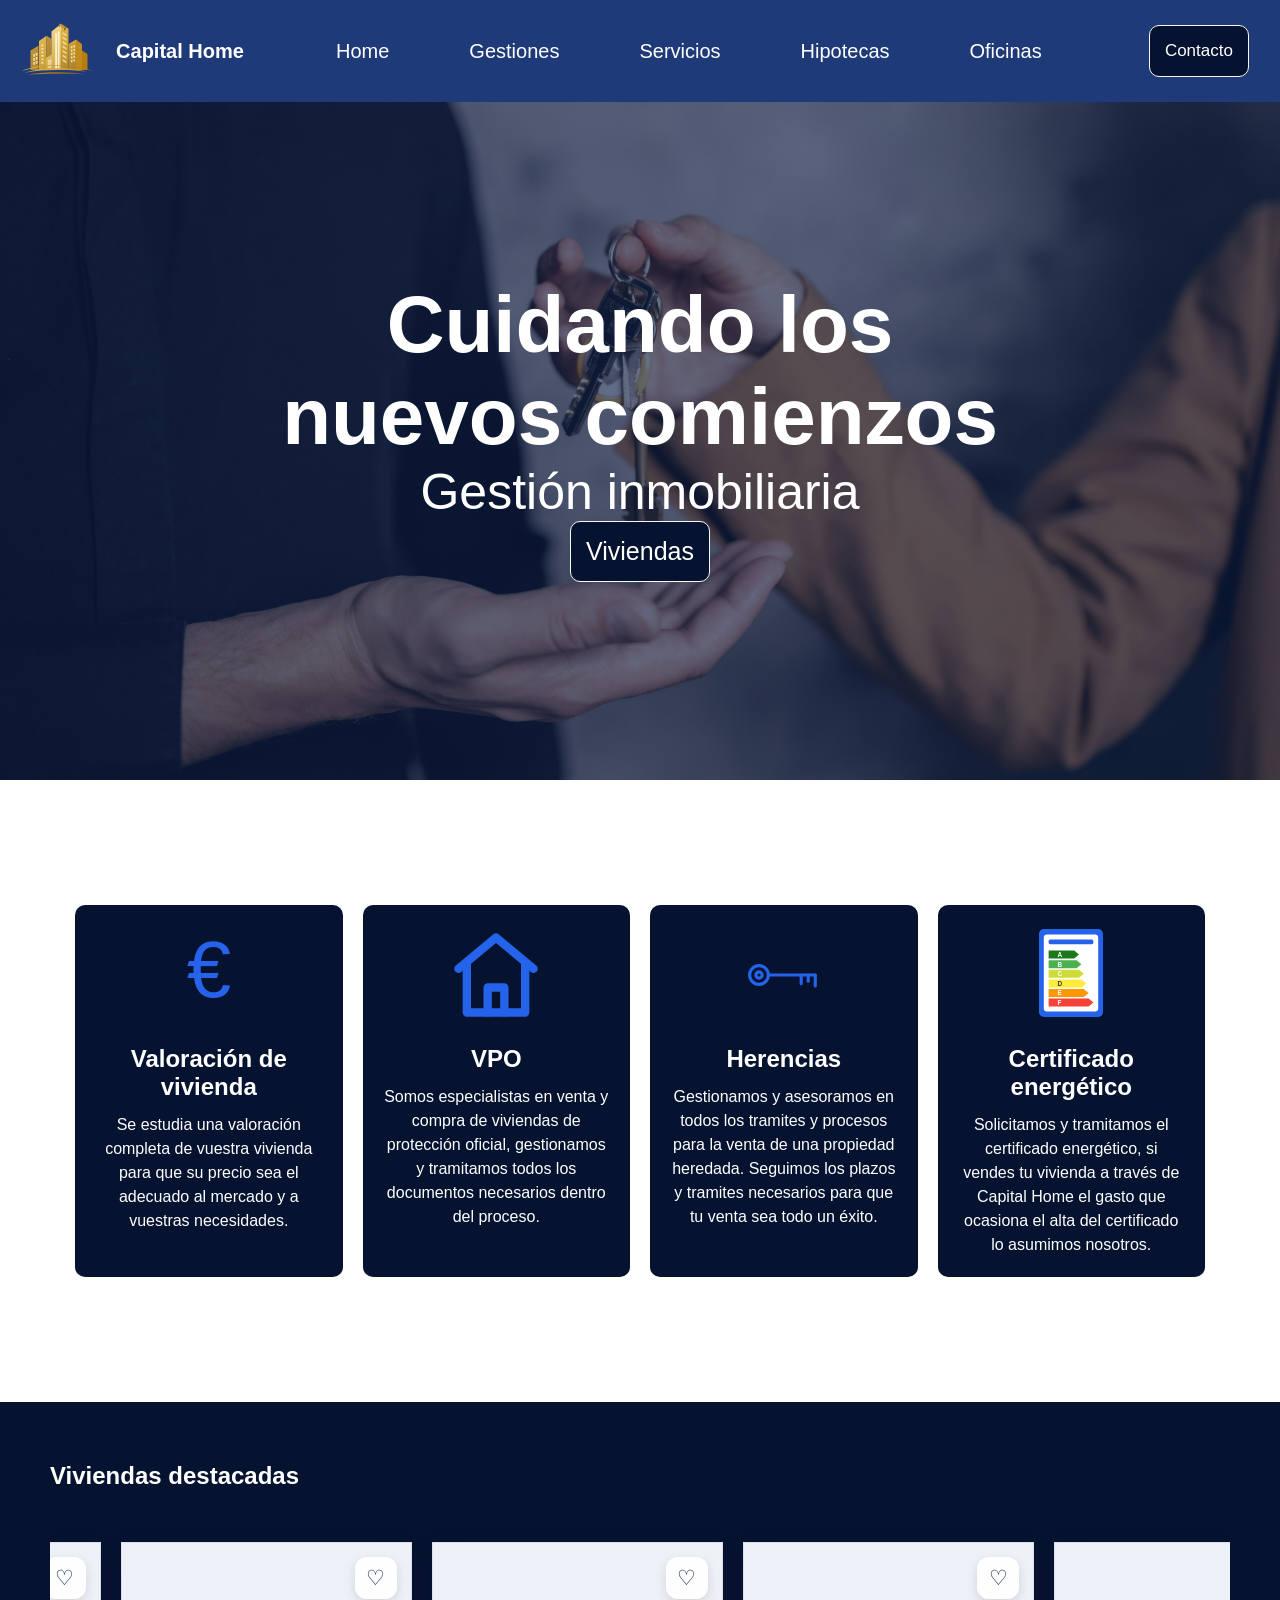
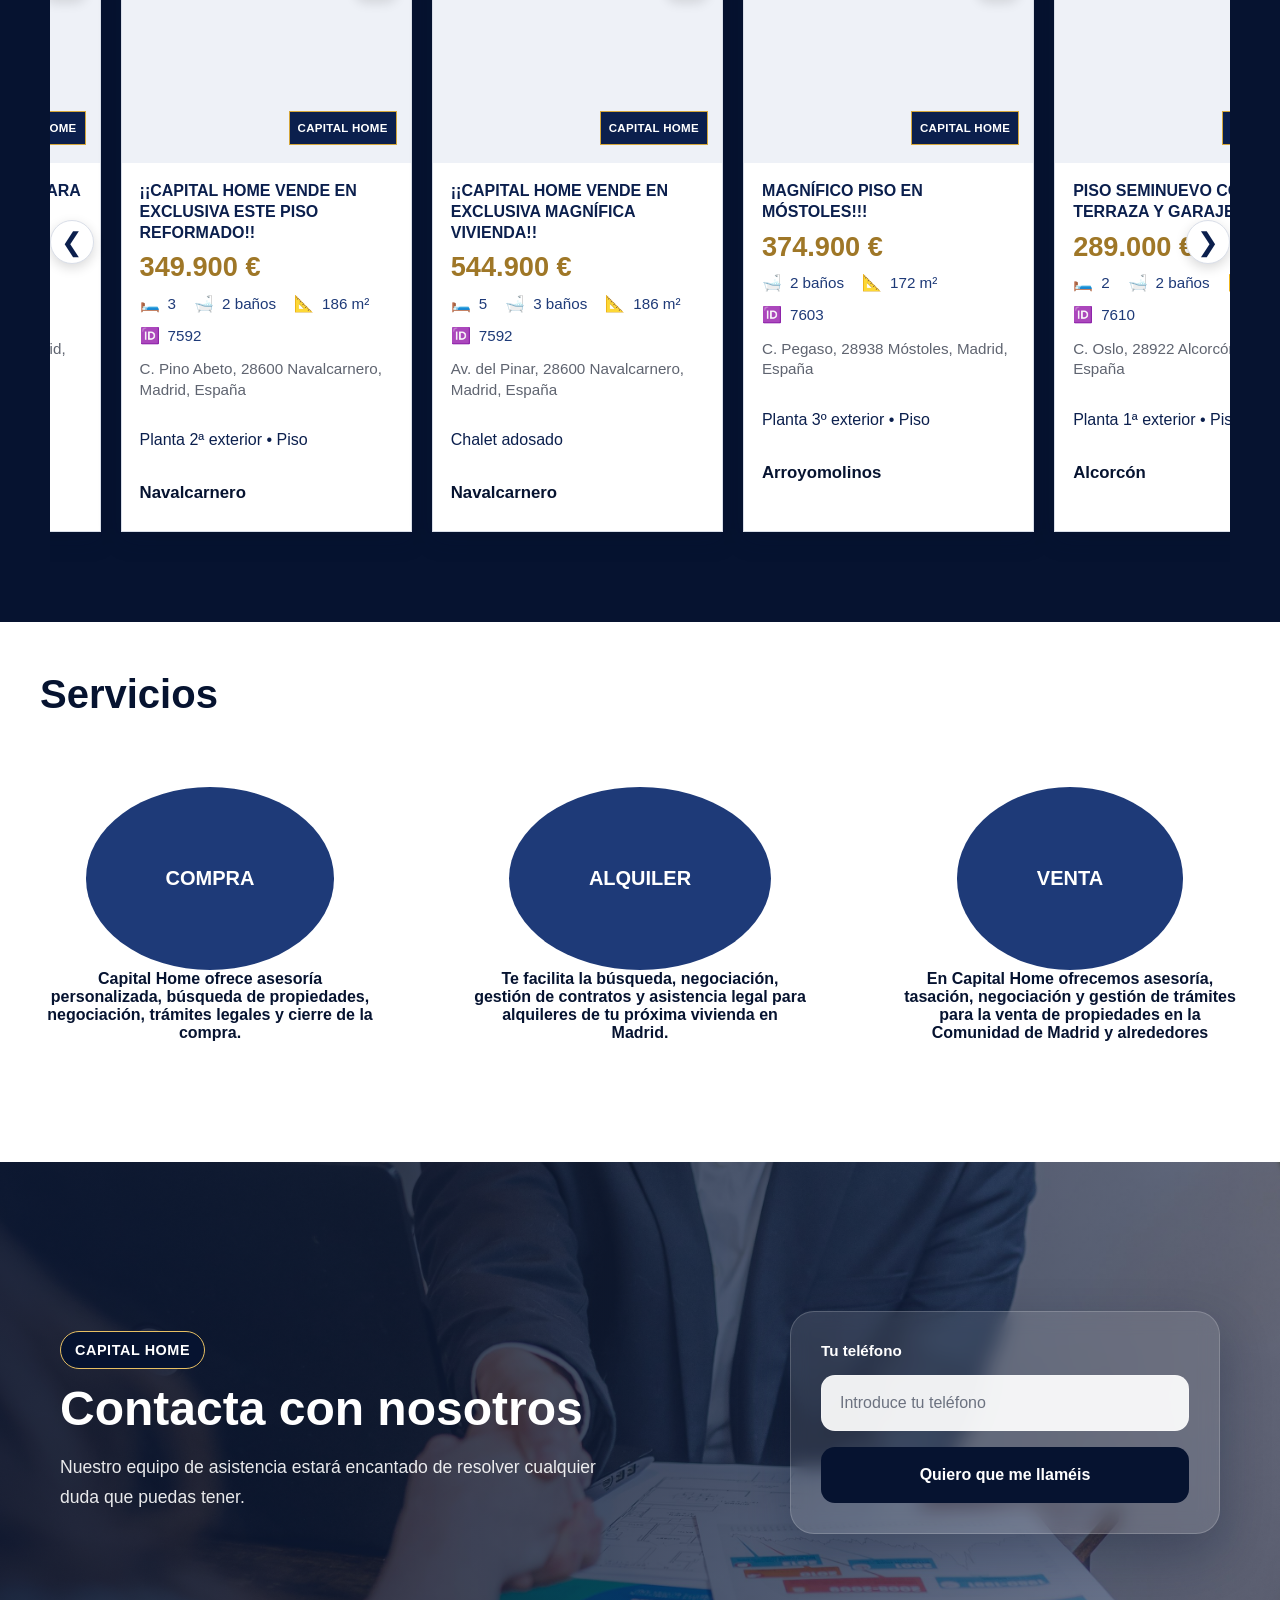
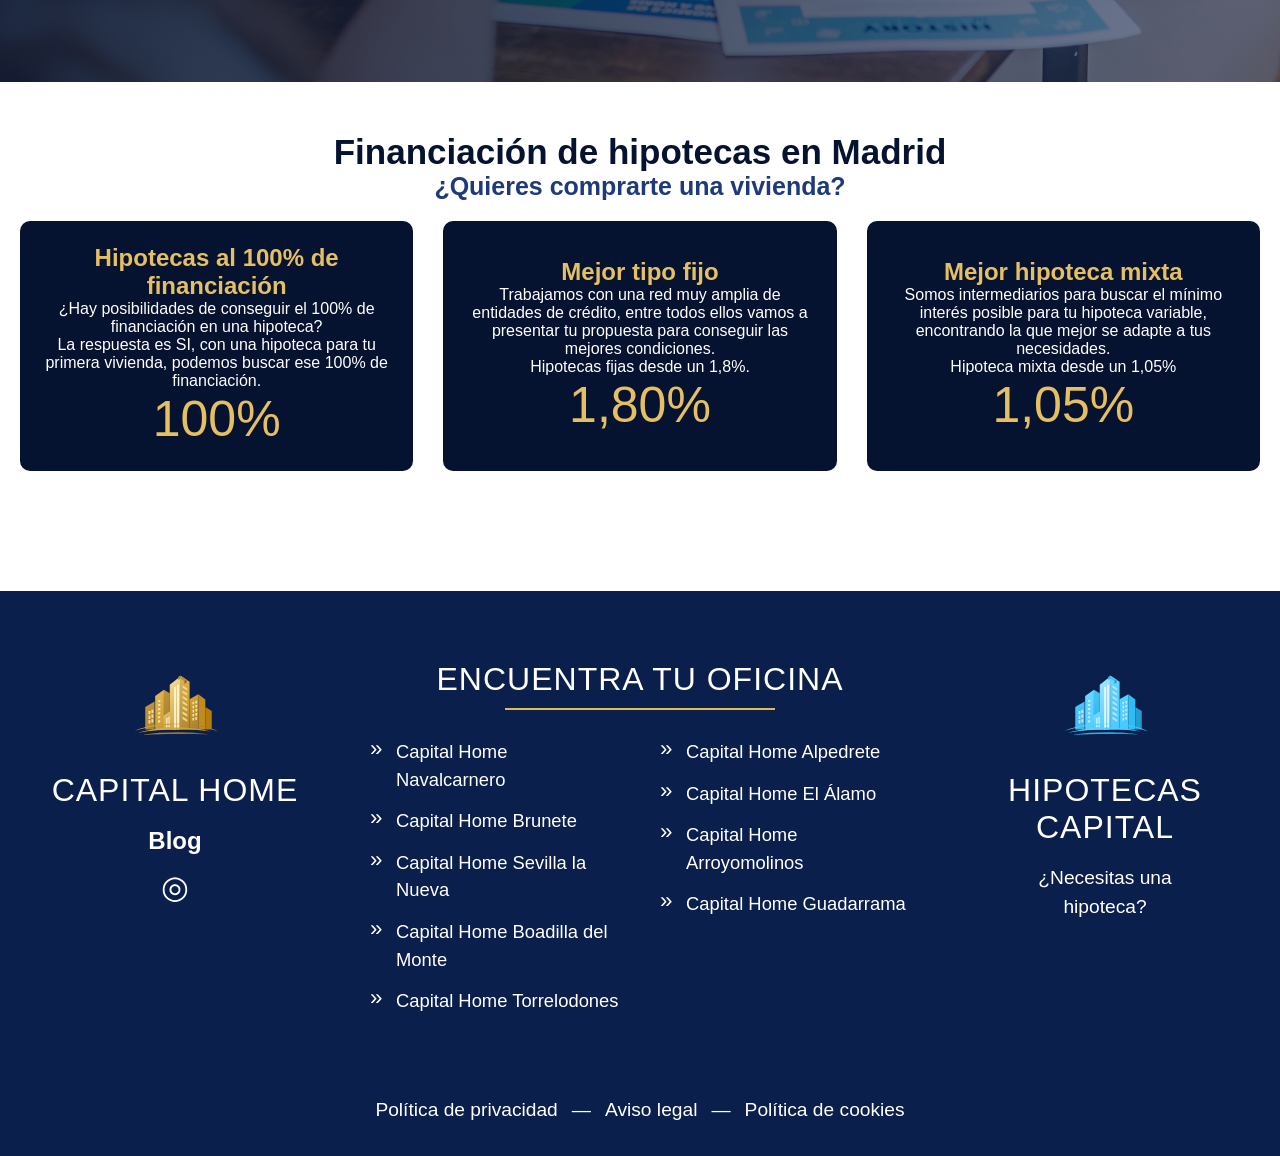
==== commit 60fa6216: "Hemos ajustado las medias queries de las paginas y hemos añadido un boton en el index para ir a nues" ====
--- a/Paginas/capitalHome.html
+++ b/Paginas/capitalHome.html
@@ -30,7 +30,7 @@
 
             <ul class="center__list">
 
-                <li class="list__item"><a href="#inicio" class="list__link">Home</a></li>
+                <li class="list__item"><a href="/Paginas/index.html" class="list__link">Home</a></li>
                 <li class="list__item"><a href="#gestion" class="list__link">Gestiones</a></li>
                 <li class="list__item"><a href="#servicios" class="list__link">Servicios</a></li>
                 <li class="list__item"><a href="#financia" class="list__link">Hipotecas</a></li>
--- a/Paginas/style.css
+++ b/Paginas/style.css
@@ -1,6 +1,7 @@
 /*Pagina Capital-Home*/
 
 /* #region Cabecera */
+
 
 html {
     scroll-behavior: smooth;
@@ -78,6 +79,38 @@
     --cph-btn-accent-text: #FFFFFF;
     --cph-btn-accent-hover: var(--cph-color-logo-yellow-dark);
 
+    --ind-bg: #efe9dd;
+    --ind-bg-alt: #e4dccb;
+    --ind-ink: #1a1613;
+    --ind-accent: #b8412e;
+    --ind-muted: #8c8173;
+    --ind-border: rgba(26, 22, 19, 0.12);
+    --ind-overlay: rgba(239, 233, 221, 0.92);
+    --ind-card-bg: #f5f1e8;
+
+    --ind-font-display: "Cormorant Garamond", serif;
+    --ind-font-sans: "Syne", sans-serif;
+    --ind-font-mono: "JetBrains Mono", monospace;
+
+    --ind-nav-height: 72px;
+    --ind-transition: 0.5s cubic-bezier(0.16, 1, 0.3, 1);
+
+
+
+    --color-primary: rgb(230, 0, 0);
+    --color-primary-hover: rgb(179, 0, 0);
+    --color-black: rgb(17, 17, 17);
+    --color-dark-gray: rgb(34, 34, 34);
+    --color-white: rgb(255, 255, 255);
+    --color-light-gray: rgb(245, 245, 245);
+    --color-black-opacity: rgba(17, 17, 17, 0.7);
+    --color-gray: rgb(170, 170, 170);
+    --color-light-black-opacity: rgba(0, 0, 0, 0.05);
+    --color-gray-light: rgb(119, 119, 119);
+
+    --font-main: 'Montserrat', sans-serif;
+
+    --transition-fast: 0.3s ease;
 }
 
 
@@ -983,4 +1016,2349 @@
     color: var(--cph-color-text);
 }
 
+/* #endregion */
+
+/*Pagina Capital-Home*/
+
+/*Pagina Index*/
+
+
+
+/* #region Index*/
+
+*,
+*::before,
+*::after {
+    box-sizing: border-box;
+    margin: 0;
+    padding: 0;
+}
+
+html[data-theme="night"] {
+    --ind-bg: #14181c;
+    --ind-bg-alt: #1e242a;
+    --ind-ink: #e8e4db;
+    --ind-accent: #7ba7c4;
+    --ind-muted: #5a6670;
+    --ind-border: rgba(232, 228, 219, 0.1);
+    --ind-overlay: rgba(20, 24, 28, 0.92);
+    --ind-card-bg: #1e242a;
+}
+
+
+
+.ind-body {
+    min-height: 100vh;
+    overflow-x: hidden;
+    background: var(--ind-bg);
+    color: var(--ind-ink);
+    font-family: var(--ind-font-sans);
+    font-size: 16px;
+    line-height: 1.6;
+    transition:
+        background var(--ind-transition),
+        color var(--ind-transition);
+}
+
+.ind-body::selection {
+    background: var(--ind-accent);
+    color: #fff;
+}
+
+.ind-body::-webkit-scrollbar {
+    width: 3px;
+}
+
+.ind-body::-webkit-scrollbar-track {
+    background: var(--ind-bg);
+}
+
+.ind-body::-webkit-scrollbar-thumb {
+    background: var(--ind-accent);
+}
+
+.ind-container {
+    width: min(100% - 96px, 1280px);
+    margin-inline: auto;
+}
+
+
+
+.ind-header {
+    position: fixed;
+    inset: 0 0 auto;
+    z-index: 100;
+}
+
+.ind-nav {
+    position: relative;
+    display: flex;
+    align-items: center;
+    justify-content: space-between;
+    height: var(--ind-nav-height);
+    padding: 0 48px;
+    border-bottom: 1px solid var(--ind-border);
+    background: var(--ind-overlay);
+    backdrop-filter: blur(12px);
+    transition:
+        background var(--ind-transition),
+        border-color var(--ind-transition);
+}
+
+.ind-nav__logo-link {
+    display: flex;
+    align-items: center;
+    justify-content: center;
+    height: var(--ind-nav-height);
+    max-height: var(--ind-nav-height);
+    overflow: hidden;
+}
+
+.ind-nav__logo {
+    display: block;
+    width: auto;
+    height: 46px;
+    max-height: 46px;
+    object-fit: contain;
+}
+
+.ind-nav__logo-placeholder {
+    display: flex;
+    align-items: center;
+    justify-content: center;
+    width: 120px;
+    height: 40px;
+    border: 1.5px dashed var(--ind-accent);
+    border-radius: 4px;
+    color: var(--ind-accent);
+    font-family: var(--ind-font-mono);
+    font-size: 9px;
+    letter-spacing: 0.08em;
+    opacity: 0.7;
+    transition: opacity 0.3s;
+}
+
+.ind-nav__logo-placeholder:hover {
+    opacity: 1;
+}
+
+.ind-nav__list {
+    position: absolute;
+    left: 50%;
+    transform: translateX(-50%);
+    display: flex;
+    align-items: center;
+    gap: 40px;
+    list-style: none;
+}
+
+.ind-nav__link {
+    position: relative;
+    color: var(--ind-muted);
+    font-size: 12px;
+    letter-spacing: 0.12em;
+    text-decoration: none;
+    text-transform: uppercase;
+    transition: color 0.3s;
+}
+
+.ind-nav__link::after {
+    content: "";
+    position: absolute;
+    inset: auto 0 -4px;
+    height: 1px;
+    background: var(--ind-accent);
+    transform: scaleX(0);
+    transform-origin: left;
+    transition: transform 0.3s;
+}
+
+.ind-nav__link:hover,
+.ind-nav__link:focus-visible {
+    color: var(--ind-ink);
+}
+
+.ind-nav__link:hover::after,
+.ind-nav__link:focus-visible::after {
+    transform: scaleX(1);
+}
+
+.ind-nav__actions {
+    margin-left: auto;
+    display: flex;
+    align-items: center;
+    gap: 24px;
+}
+
+.ind-theme-toggle {
+    position: relative;
+    flex: 0 0 auto;
+    width: 48px;
+    height: 24px;
+    border: 1px solid var(--ind-border);
+    border-radius: 999px;
+    background: var(--ind-bg-alt);
+    cursor: pointer;
+    transition: background var(--ind-transition);
+}
+
+.ind-theme-toggle__dot {
+    position: absolute;
+    top: 2px;
+    left: 3px;
+    width: 18px;
+    height: 18px;
+    border-radius: 50%;
+    background: var(--ind-accent);
+    transition:
+        transform var(--ind-transition),
+        background var(--ind-transition);
+}
+
+html[data-theme="night"] .ind-theme-toggle__dot {
+    transform: translateX(24px);
+}
+
+.ind-button {
+    display: inline-block;
+    border-radius: 2px;
+    font-family: var(--ind-font-sans);
+    font-size: 13px;
+    letter-spacing: 0.08em;
+    text-decoration: none;
+    text-transform: uppercase;
+    transition:
+        transform 0.3s,
+        opacity 0.3s,
+        border-color 0.3s,
+        color 0.3s;
+}
+
+.ind-button--nav {
+    padding: 8px 24px;
+    background: var(--ind-accent);
+    color: #fff;
+    font-size: 11px;
+    letter-spacing: 0.1em;
+}
+
+.ind-button--primary {
+    padding: 16px 40px;
+    border: 1px solid var(--ind-accent);
+    background: var(--ind-accent);
+    color: #fff;
+}
+
+.ind-button--ghost {
+    padding: 16px 40px;
+    border: 1px solid var(--ind-border);
+    background: transparent;
+    color: var(--ind-ink);
+}
+
+.ind-button:hover,
+.ind-button:focus-visible {
+    transform: translateY(-2px);
+    opacity: 0.85;
+}
+
+.ind-button--ghost:hover,
+.ind-button--ghost:focus-visible {
+    border-color: var(--ind-accent);
+    color: var(--ind-accent);
+}
+
+
+
+.ind-label {
+    display: flex;
+    align-items: center;
+    gap: 12px;
+    margin-bottom: 24px;
+    color: var(--ind-accent);
+    font-family: var(--ind-font-mono);
+    font-size: 11px;
+    letter-spacing: 0.2em;
+    text-transform: uppercase;
+}
+
+.ind-label::before {
+    content: "";
+    display: block;
+    width: 32px;
+    height: 1px;
+    background: var(--ind-accent);
+}
+
+
+.ind-hero {
+    position: relative;
+    display: flex;
+    align-items: center;
+    min-height: 100vh;
+    padding: calc(var(--ind-nav-height) + 80px) 0 120px;
+    overflow: hidden;
+}
+
+.ind-hero__grid {
+    display: grid;
+    grid-template-columns: 1fr 1fr;
+    gap: 80px;
+    align-items: center;
+}
+
+.ind-hero__title {
+    color: var(--ind-ink);
+    font-family: var(--ind-font-display);
+    font-size: clamp(64px, 8vw, 112px);
+    font-weight: 300;
+    line-height: 0.9;
+    letter-spacing: -0.02em;
+}
+
+.ind-hero__accent {
+    color: var(--ind-accent);
+    font-style: italic;
+}
+
+.ind-hero__text {
+    max-width: 440px;
+    margin: 40px 0;
+    color: var(--ind-muted);
+    font-size: 17px;
+    line-height: 1.7;
+}
+
+.ind-hero__buttons {
+    display: flex;
+    align-items: center;
+    gap: 24px;
+}
+
+.ind-hero__visual {
+    position: relative;
+    height: 520px;
+}
+
+.ind-hero__logo,
+.ind-hero__logo-placeholder {
+    width: 100%;
+    height: 100%;
+}
+
+.ind-hero__logo {
+    display: block;
+    object-fit: contain;
+}
+
+.ind-hero__logo-placeholder {
+    display: flex;
+    flex-direction: column;
+    align-items: center;
+    justify-content: center;
+    gap: 16px;
+    border: 1.5px dashed var(--ind-accent);
+    border-radius: 4px;
+    background: var(--ind-bg-alt);
+    color: var(--ind-accent);
+}
+
+.ind-hero__logo-icon {
+    font-size: 48px;
+    opacity: 0.4;
+}
+
+.ind-hero__logo-text {
+    font-family: var(--ind-font-mono);
+    font-size: 11px;
+    letter-spacing: 0.15em;
+    opacity: 0.6;
+}
+
+.ind-hero__logo-note {
+    font-family: var(--ind-font-mono);
+    font-size: 9px;
+    letter-spacing: 0.15em;
+    opacity: 0.4;
+}
+
+.ind-stats {
+    display: grid;
+    grid-template-columns: repeat(3, 1fr);
+    gap: 1px;
+    margin-top: 64px;
+    border: 1px solid var(--ind-border);
+    background: var(--ind-border);
+}
+
+.ind-stats__item {
+    padding: 32px 24px;
+    background: var(--ind-bg);
+    transition: background var(--ind-transition);
+}
+
+.ind-stats__item:hover {
+    background: var(--ind-bg-alt);
+}
+
+.ind-stats__number {
+    display: block;
+    margin-bottom: 8px;
+    color: var(--ind-accent);
+    font-family: var(--ind-font-display);
+    font-size: 52px;
+    font-weight: 300;
+    line-height: 1;
+}
+
+.ind-stats__label {
+    color: var(--ind-muted);
+    font-size: 12px;
+    letter-spacing: 0.08em;
+    text-transform: uppercase;
+}
+
+.ind-marquee {
+    margin-top: 80px;
+    padding: 20px 0;
+    overflow: hidden;
+    border-top: 1px solid var(--ind-border);
+}
+
+.ind-marquee__track {
+    display: flex;
+    gap: 80px;
+    width: max-content;
+    white-space: nowrap;
+    animation: ind-marquee 20s linear infinite;
+}
+
+.ind-marquee__item {
+    flex-shrink: 0;
+    color: var(--ind-muted);
+    font-family: var(--ind-font-display);
+    font-size: 20px;
+    font-style: italic;
+    font-weight: 300;
+}
+
+.ind-marquee__item strong {
+    color: var(--ind-accent);
+    font-style: normal;
+    font-weight: 600;
+}
+
+@keyframes ind-marquee {
+    from {
+        transform: translateX(0);
+    }
+
+    to {
+        transform: translateX(-50%);
+    }
+}
+
+
+.ind-values {
+    padding: 120px 0;
+    background: var(--ind-bg-alt);
+    transition: background var(--ind-transition);
+}
+
+.ind-values__grid {
+    display: grid;
+    grid-template-columns: 1fr 2fr;
+    gap: 80px;
+    align-items: start;
+}
+
+.ind-values__aside {
+    position: sticky;
+    top: 120px;
+}
+
+
+.ind-values__title {
+    margin-bottom: 32px;
+    font-family: var(--ind-font-display);
+    font-size: clamp(56px, 6vw, 80px);
+    font-weight: 300;
+    line-height: 1.05;
+}
+
+.ind-values__accent {
+    color: var(--ind-accent);
+    font-style: italic;
+}
+
+.ind-values__quote {
+    margin-top: 40px;
+    padding-left: 24px;
+    border-left: 2px solid var(--ind-accent);
+    color: var(--ind-muted);
+    font-size: 15px;
+    font-style: italic;
+    line-height: 1.8;
+}
+
+.ind-team__item {
+    display: flex;
+    justify-content: space-between;
+    align-items: center;
+    gap: 16px;
+    font-size: 14px;
+    padding: 10px 0;
+    border-bottom: 1px solid var(--ind-border);
+}
+
+.ind-team__item:last-child {
+    border-bottom: none;
+}
+
+.ind-team__info {
+    display: flex;
+    flex-direction: column;
+}
+
+.ind-team__button {
+    flex-shrink: 0;
+    padding: 6px 14px;
+    border: 1px solid var(--ind-accent);
+    border-radius: 4px;
+    background: transparent;
+    color: var(--ind-accent);
+    font-family: var(--ind-font-mono);
+    font-size: 10px;
+    letter-spacing: 0.12em;
+    text-decoration: none;
+    text-transform: uppercase;
+    transition:
+        background 0.3s ease,
+        color 0.3s ease,
+        transform 0.3s ease;
+}
+
+.ind-team__button:hover {
+    background: var(--ind-accent);
+    color: #fff;
+    transform: translateY(-2px);
+}
+
+.ind-team {
+    margin-top: 48px;
+    padding: 32px;
+    border: 1px solid var(--ind-border);
+    background: var(--ind-bg);
+    transition:
+        background var(--ind-transition),
+        border-color var(--ind-transition);
+}
+
+.ind-team__eyebrow {
+    margin-bottom: 16px;
+    color: var(--ind-accent);
+    font-family: var(--ind-font-mono);
+    font-size: 10px;
+    letter-spacing: 0.15em;
+    text-transform: uppercase;
+}
+
+.ind-team__list {
+    display: flex;
+    flex-direction: column;
+    gap: 8px;
+    list-style: none;
+}
+
+.ind-team__name {
+    font-weight: 600;
+}
+
+.ind-team__role {
+    color: var(--ind-muted);
+    font-size: 12px;
+}
+
+.ind-values__list {
+    display: flex;
+    flex-direction: column;
+    gap: 20px;
+}
+
+.ind-value-card {
+    display: grid;
+    grid-template-columns: 48px 1fr;
+    gap: 24px;
+    align-items: start;
+    padding: 32px;
+    border: 1px solid var(--ind-border);
+    border-radius: 4px;
+    background: var(--ind-bg);
+    color: var(--ind-ink);
+    opacity: 1;
+    transform: translateY(0);
+    transition:
+        background var(--ind-transition),
+        border-color var(--ind-transition);
+}
+
+.ind-value-card:hover {
+    border-color: var(--ind-accent);
+    background: var(--ind-card-bg);
+    cursor: pointer;
+}
+
+.ind-value-card__number {
+    padding-top: 6px;
+    color: var(--ind-accent);
+    font-family: var(--ind-font-mono);
+    font-size: 11px;
+    letter-spacing: 0.1em;
+}
+
+.ind-value-card__title {
+    margin-bottom: 10px;
+    color: var(--ind-ink);
+    font-family: var(--ind-font-display);
+    font-size: 28px;
+    font-weight: 300;
+}
+
+.ind-value-card__text {
+    color: var(--ind-muted);
+    font-size: 15px;
+    line-height: 1.7;
+}
+
+.ind-contact-anchor {
+    display: block;
+    height: 1px;
+}
+
+
+/*Pagina Index*/
+
+/* #endregion */
+
+
+
+/* #region Piratas*/
+:root {
+    --pt-color-principal: rgb(10, 10, 10);
+    --pt-color-secundario: rgb(242, 242, 242);
+    --pt-color-terciario: rgb(228, 195, 103);
+
+    --pt-fuente-principal: 'Grenze Gotisch', serif;
+    --pt-fuente-secundaria: "Pirata One", system-ui;
+}
+
+.pt-body {
+    display: flex;
+    flex-direction: column;
+    align-items: center;
+    margin: 0 auto;
+    background-color: var(--pt-color-principal);
+    color: var(--pt-color-secundario);
+}
+
+.pt-header {
+    width: 100%;
+}
+
+
+.pt-header__top {
+    position: sticky;
+    top: 0px;
+    z-index: 99;
+    width: 100%;
+}
+
+.pt-header__topBox {
+    padding: 25px;
+
+    background-color: var(--pt-color-principal);
+    display: flex;
+    flex-direction: row;
+    align-items: center;
+    justify-content: space-between;
+    padding-top: 10px;
+    padding-bottom: 10px;
+}
+
+.pt-navegator {
+    display: flex;
+    flex-direction: row;
+    width: 40%;
+    justify-content: space-between;
+    font-family: var(--pt-fuente-principal);
+    font-size: 20px;
+}
+
+.pt-navegator>p {
+    transition: 0.2s;
+}
+
+.pt-navegator>p:hover {
+    transform: translateY(-2px) scale(1.05);
+    color: var(--pt-color-terciario);
+    cursor: pointer;
+}
+
+.pt-header__imageLogo {
+    width: 150px;
+}
+
+.pt-header__pt-RRSS {
+    width: 150px;
+    display: flex;
+    justify-content: space-between;
+}
+
+.pt-header__pt-RRSS>img {
+    transition: 0.2s;
+}
+
+.pt-header__pt-RRSS>img:hover {
+    transform: translateY(-2px) scale(1.1);
+    cursor: pointer;
+}
+
+.pt-header__rrssLogo {
+    width: 25px;
+    height: 25px;
+}
+
+.header-scrolled {
+    background-color: rgba(10, 10, 10, 0.70);
+    box-shadow: 0 5px 15px rgba(0, 0, 0, 0.5);
+}
+
+
+
+.pt-header__hero {
+    width: 100%;
+    height: 90vh;
+    display: flex;
+    justify-content: center;
+    align-items: center;
+    background-image:
+        linear-gradient(rgba(0, 0, 0, 0.4), rgba(0, 0, 0, 0.4)),
+        url(Imagenes/pt-fondo.jpeg);
+    background-size: cover;
+}
+
+.pt-header__box {
+    background-color: var(--pt-color-principal);
+    height: 420px;
+    width: 600px;
+    display: flex;
+    flex-direction: column;
+    align-items: center;
+    justify-content: center;
+    padding: 10px;
+}
+
+.pt-header__title {
+    text-align: center;
+    font-size: 60px;
+    font-family: var(--pt-fuente-principal);
+    padding-bottom: 45px;
+}
+
+.pt-header__text {
+    margin-top: -20px;
+    font-size: 20px;
+    width: 400px;
+    text-align: center;
+    transition: 0.2s;
+}
+
+
+.pt-button {
+    z-index: 20;
+    padding: 25px;
+    margin-top: 10px;
+    border-top: 2px solid var(--pt-color-terciario);
+    border-bottom: 2px solid var(--pt-color-terciario);
+    font-size: larger;
+    font-family: var(--pt-fuente-secundaria);
+    transition: 0.2s;
+}
+
+.pt-button:hover {
+    transform: translateY(-2px);
+    color: var(--pt-color-terciario);
+    cursor: pointer;
+}
+
+
+.pt-separator {
+    width: 100%;
+    display: flex;
+    align-items: center;
+    position: relative;
+    z-index: 10;
+    margin-top: -200px;
+    margin-bottom: -200px;
+    font-family: var(--pt-fuente-principal);
+}
+
+.pt-separator__image {
+    width: 225px;
+    height: 400px;
+}
+
+.pt-separator__line {
+    border: 3px solid var(--pt-color-terciario);
+    background-color: var(--pt-color-terciario);
+    width: 100%;
+}
+
+
+.pt-food {
+    width: 100%;
+    margin-top: 25px;
+    display: flex;
+    flex-direction: row;
+    align-items: center;
+}
+
+.pt-food__box {
+    display: flex;
+    flex-direction: column;
+    align-items: center;
+}
+
+.pt-food__textBox {
+    width: 70%;
+    padding-bottom: 15px;
+}
+
+.pt-food__title {
+    font-size: 60px;
+    font-family: var(--pt-fuente-principal);
+    text-align: center;
+}
+
+.pt-food__text {
+    font-size: 22px;
+    text-align: center;
+
+}
+
+.pt-food__image {
+    width: 45%;
+}
+
+
+.pt-separatorDown {
+    margin-top: 25px;
+    height: 150px;
+    width: 100%;
+    display: flex;
+    flex-direction: row;
+    align-items: center;
+    justify-content: center;
+}
+
+.pt-separator__text {
+    text-align: center;
+    font-family: var(--pt-fuente-principal);
+    font-size: 60px;
+    margin-left: 15px;
+    margin-right: 15px;
+}
+
+
+.pt-events {
+    margin-top: 25px;
+    margin-bottom: 75px;
+    width: 80%;
+    display: flex;
+    flex-direction: row;
+    align-items: center;
+}
+
+.pt-events__box {
+    width: 70%;
+    display: flex;
+    justify-content: center;
+}
+
+.pt-events__columns {
+    display: flex;
+    flex-direction: row;
+    justify-content: center;
+    gap: 30px;
+    width: 100%;
+}
+
+.pt-events__column {
+    width: 300px;
+    display: flex;
+    flex-direction: column;
+    align-items: center;
+    text-align: center;
+}
+
+.pt-events__title {
+    font-family: var(--pt-fuente-principal);
+    font-size: 40px;
+    padding-bottom: 15px;
+}
+
+.pt-events__text {
+    font-size: 20px;
+    padding-bottom: 15px;
+}
+
+.pt-events__image {
+    width: 30%;
+}
+
+
+
+
+.pt-footer {
+    height: 250px;
+    width: 100%;
+    border-top: 2px solid var(--pt-color-terciario);
+
+    display: flex;
+    align-items: center;
+    justify-content: center;
+}
+
+.pt-footer__box {
+    display: flex;
+    flex-direction: row;
+    align-items: center;
+    justify-content: space-between;
+    width: 80%;
+    padding: 25px;
+}
+
+.pt-footer__columns {
+    display: flex;
+    flex-direction: row;
+}
+
+.pt-footer__column {
+    font-family: var(--pt-fuente-secundaria);
+}
+
+.pt-footer__column--1 {
+    display: grid;
+    grid-template-columns: 1fr 1fr;
+    gap: 50px;
+    flex-direction: column;
+    justify-content: end;
+    align-items: center;
+    font-size: 25px;
+}
+
+.pt-footer__column--1>p {
+    transition: 0.2s;
+}
+
+.pt-footer__column--1>p:hover {
+    transform: translateY(-2px) scale(1.1);
+    color: var(--pt-color-terciario);
+    cursor: pointer;
+}
+
+.pt-footer__column--2 {
+    font-size: 25px;
+}
+
+.pt-footer__column--2>img {
+    transition: 0.2s;
+}
+
+.pt-footer__column--2>img:hover {
+    transform: translateY(-5px) scale(1.1);
+}
+
+.pt-footer__logo {
+    width: 300px;
+    height: fit-content;
+}
+
+.pt-footer__rrss {
+    width: 50px;
+    height: 50px;
+    margin-right: 7px;
+}
+
+
+
+/* #endregion */
+
+
+
+/* #region IndexGastronomy */
+.ind-gastronomy {
+    width: 100%;
+    height: 800px;
+    display: flex;
+    flex-direction: column;
+    align-items: end;
+    background-color: var(--pt-color-principal);
+    color: var(--pt-color-secundario);
+}
+
+.ind-gastronomy__box {
+    width: 95%;
+    display: flex;
+    flex-direction: row;
+    align-items: center;
+    height: 100%;
+}
+
+.ind-gastronomy__textbox {
+    width: 100%;
+    height: 100%;
+    padding-top: 10%;
+    border-right: 0.5px solid rgb(91, 91, 91);
+}
+
+.ind-gastronomy__label {
+    color: var(--pt-color-secundario);
+}
+
+.ind-gastronomy__label::before {
+    content: "";
+    display: block;
+    width: 32px;
+    height: 1px;
+    background: var(--pt-color-secundario);
+}
+
+.ind-gastronomy__imagebox {
+    width: 100%;
+    height: 100%;
+    padding-top: 120px;
+    overflow: hidden;
+}
+
+.ind-gastronomy__title {
+    font-family: var(--ind-font-display);
+    height: 120px;
+    font-size: 70px;
+    line-height: 0.85;
+
+    margin-bottom: 50px;
+}
+
+.ind-gastronomy__text {
+    width: 70%;
+    margin-bottom: 40px;
+    line-height: 1.8;
+}
+
+.ind-gastronomy__values {
+    width: 70%;
+    font-size: 14px;
+}
+
+.ind-gastronomy__values>p {
+    gap: 20px;
+    padding: 16px;
+    border-bottom: 1px solid var(--pt-color-terciario);
+}
+
+.ind-gastronomy__dot {
+    user-select: none;
+    border-radius: 100%;
+    background: var(--pt-color-terciario);
+    color: var(--pt-color-terciario);
+    font-size: 12px;
+    margin-right: 10px;
+}
+
+
+.ind-gastronomy__imagebox {
+    height: 100%;
+}
+
+.ind-gastronomy__images {
+    padding: 5%;
+    padding-right: 15%;
+}
+
+.ind-gastronomy__image {
+    width: 112%;
+    padding-bottom: 10px;
+}
+
+.ind-gastronomy__percentages {
+    width: 100%;
+    height: 100%;
+    display: flex;
+    flex-direction: row;
+    align-items: stretch;
+    border-top: 1px solid rgb(91, 91, 91);
+}
+
+.ind-gastronomy__percentageColumn {
+    padding-top: 5%;
+    padding-left: 5%;
+    padding-bottom: 6%;
+    width: 100%;
+    height: 100%;
+    font-size: 11px;
+    letter-spacing: 0.1em;
+}
+
+.ind-gastronomy__percentageColumn--2 {
+    border-left: 1px solid rgb(91, 91, 91);
+}
+
+.ind-gastronomy__percentage {
+    font-size: 50px;
+    color: var(--pt-color-terciario);
+    font-family: var(--ind-font-display);
+}
+
+/* #endregion */
+
+
+
+
+.ind-employee {
+    margin-top: 120px;
+    display: flex;
+    justify-content: center;
+    margin-bottom: 60px;
+}
+
+.ind-employee__box {
+    width: 80%;
+    height: 100%;
+}
+
+.ind-employee__rowTitle {
+    display: flex;
+    flex-direction: row;
+    align-items: center;
+    justify-content: space-between;
+    width: 80%;
+}
+
+.ind-employee__indicator {
+    color: var(--ind-accent);
+}
+
+.ind-employee__title {
+    width: 400px;
+    font-size: 75px;
+    font-family: var(--ind-font-display);
+    line-height: 1;
+}
+
+.ind-employee__button {
+    text-align: center;
+    background-color: var(--ind-accent);
+    padding: 15px;
+    border-radius: 4px;
+    width: 125px;
+    color: #fff;
+    transition: 0.3s;
+}
+
+.ind-employee__button:hover {
+    transform: translateY(-2px);
+    opacity: 0.85;
+}
+
+
+.ind-login {
+    display: none;
+    position: fixed;
+    top: 0;
+    left: 0;
+    width: 100%;
+    height: 100%;
+    background: rgba(0, 0, 0, 0.5);
+}
+
+.ind-login__content {
+    background: white;
+    padding: 20px;
+    margin: 10%;
+    width: 300px;
+    border-radius: 10px;
+}
+
+
+.ind-employee__content {
+    display: none;
+    flex-direction: row;
+    width: 100%;
+    height: 200%;
+    margin-top: 50px;
+    border: 1px solid var(--ind-border);
+    border-radius: 10px;
+}
+
+.ind-employee__titleBox {
+    height: 125px;
+    padding: 25px;
+    display: flex;
+    flex-direction: column;
+    justify-content: center;
+    font-family: var(--ind-font-display);
+}
+
+.ind-employee__subtitle {
+    color: var(--ind-accent);
+}
+
+.ind-employee__column1 {
+    width: 20%;
+    background-color: var(--ind-bg-alt);
+}
+
+
+.ind-employee__labels {
+    padding-top: 20px;
+    border-top: 1px solid var(--ind-border);
+}
+
+.ind-employee__label {
+    height: 45px;
+    display: flex;
+    flex-direction: row;
+    align-items: center;
+    padding-left: 25px;
+    font-size: 13px;
+    color: var(--ind-muted);
+}
+
+.ind-employee__label--active {
+    background-color: var(--ind-bg);
+    border-left: 2px solid var(--ind-accent);
+    color: var(--ind-accent);
+}
+
+.ind-employee__label:hover {
+    background-color: var(--ind-bg);
+}
+
+.ind-employee__column2 {
+    width: 80%;
+    padding: 50px;
+}
+
+.ind-employee__header {
+    display: flex;
+    flex-direction: row;
+    align-items: center;
+    justify-content: space-between;
+}
+
+.ind-employee__nameBox {
+    display: flex;
+    flex-direction: row;
+    font-family: var(--ind-font-display);
+    font-size: 40px;
+}
+
+.ind-employee__name {
+    padding-left: 10px;
+    color: var(--ind-accent);
+    text-transform: uppercase;
+}
+
+.ind-employee__date {
+    letter-spacing: 1.3px;
+    color: var(--ind-muted);
+    font-size: 13px;
+
+}
+
+.ind-employee__information {
+    margin-top: 50px;
+    width: 100%;
+    display: flex;
+    flex-direction: row;
+    align-items: center;
+    justify-content: center;
+    gap: 35px;
+}
+
+.ind-employee__card {
+    width: 350px;
+    height: 150px;
+    display: flex;
+    flex-direction: column;
+    justify-content: space-between;
+    border: 1px solid var(--ind-border);
+    border-radius: 15px;
+    padding: 25px;
+    background-color: var(--ind-bg-alt);
+    transition: 0.3s;
+}
+
+.ind-employee__card:hover {
+    transform: translateY(-2px);
+    border: 1px solid var(--ind-accent);
+}
+
+.ind-employee__titleCard {
+    color: var(--ind-muted);
+    font-family: var(--ind-font-mono);
+    font-size: 11px;
+}
+
+.ind-employee__mediumCard {
+    font-size: 30px;
+    font-family: var(--ind-font-display);
+}
+
+.ind-employee__mediumCard--red {
+    font-size: 35px;
+    font-family: var(--ind-font-display);
+    color: var(--ind-accent);
+}
+
+.ind-employee__mediumCard--green {
+    color: green;
+}
+
+.ind-employee__textCard {
+    color: var(--ind-muted);
+    font-size: 12px;
+}
+
+
+
+
+.ind-employee__separatorBox {
+    margin-top: 25px;
+    width: 100%;
+    font-family: var(--font-sans);
+    font-size: 14px;
+    color: var(--muted);
+    margin-bottom: 20px;
+    color: var(--ind-muted);
+    display: flex;
+    align-items: center;
+    justify-content: space-between;
+    gap: 10px;
+}
+
+.ind-employee__documentationLine {
+    flex: 1;
+    border: none;
+    color: var(--ind-muted);
+    height: 1px;
+    background-color: var(--ind-border);
+}
+
+.ind-employee__documents {
+    display: flex;
+    flex-direction: row;
+    justify-content: space-between;
+}
+
+.ind-employee__document {
+    display: flex;
+    flex-direction: column;
+    justify-content: space-between;
+    width: 275px;
+    border: 1px solid var(--ind-border);
+    border-radius: 10px;
+    background-color: var(--ind-bg-alt);
+    transition: 0.3s;
+}
+
+.ind-employee__document:hover {
+    transform: translateY(-2px);
+    border: 1px solid var(--ind-accent);
+}
+
+.ind-employee__top {
+    display: flex;
+    flex-direction: row;
+    gap: 5px;
+    padding: 20px;
+}
+
+.ind-employee__pdf {
+    height: 50px;
+    display: flex;
+    flex-direction: column;
+    justify-content: center;
+    border-radius: 5px;
+    padding: 5px;
+    font-size: 11px;
+    background-color: rgba(184, 65, 46, 0.12);
+    color: var(--ind-accent);
+    border: 1px solid var(--ind-accent);
+}
+
+.ind-employee__topBox {
+    font-size: 11px;
+    font-family: var(--ind-font-sans);
+    color: var(--ind-muted);
+}
+
+.ind-employee__topTitle {
+    font-size: 13px;
+    color: var(--ind-ink);
+}
+
+.ind-employee__down {
+    height: 50px;
+    background-color: var(--ind-bg);
+    padding: 15px;
+    display: flex;
+    flex-direction: row;
+    justify-content: space-between;
+    font-size: 11px;
+    color: var(--ind-accent);
+    border-end-end-radius: 10px;
+    border-end-start-radius: 10px;
+}
+
+.ind-employee__down>ul {
+    padding-left: 10px;
+}
+
+.ind-employee__state {
+    color: green;
+}
+
+.ind-employee__download {
+    transition: 0.3s;
+}
+
+.ind-employee__download:hover {
+    color: var(--ind-muted);
+}
+
+.ind-employee__yourDocumentation {
+    width: 100%;
+    height: 250px;
+    background-color: var(--ind-bg-alt);
+    border-radius: 10px;
+    border: 1px dashed var(--ind-border);
+    display: flex;
+    flex-direction: column;
+    align-items: center;
+    justify-content: center;
+    color: var(--ind-muted);
+    font-size: 15px;
+    transition: 0.3s;
+}
+
+.ind-employee__yourDocumentation:hover {
+    border: 1px dashed var(--ind-accent);
+    background-color: var(--ind-bg);
+}
+
+.ind-employee__arrow {
+    font-size: 30px;
+}
+
+.ind-employee__yourTitle {
+    color: var(--ind-ink);
+    font-size: 16px;
+}
+
+.ind-employee__yourAccent {
+    color: var(--ind-accent);
+    transition: 0.3s;
+}
+
+.ind-employee__yourAccent:hover {
+    color: var(--ind-muted);
+}
+
+.ind-employee__yourType {
+    font-family: var(--ind-font-mono);
+    margin-top: 10px;
+    font-size: 12px;
+}
+
+.ind-employee__historic {
+    display: flex;
+    flex-direction: column;
+}
+
+.ind-employee__table {
+    font-size: 15px;
+    width: 90%;
+    min-width: 600px;
+    border-collapse: collapse;
+    table-layout: fixed;
+}
+
+.ind-employee__row {
+    border-bottom: 1px solid var(--ind-border);
+    transition: 0.2s;
+}
+
+.ind-employee__row>td,
+.ind-employee__row>th {
+    padding: 10px;
+    white-space: nowrap;
+}
+
+.ind-employee__row:hover {
+    background-color: var(--ind-bg-alt);
+}
+
+.ind-employee__row--1 {
+    height: 40px;
+    background-color: var(--ind-bg-alt);
+    color: var(--ind-muted);
+    font-family: var(--ind-font-mono);
+    font-size: 11px;
+}
+
+.ind-employee__row--1>th {
+    text-align: start;
+    padding: 10px;
+}
+
+.ind-employee__textRed {
+    color: var(--ind-accent);
+}
+
+.ind-employee__textMuted {
+    color: var(--ind-muted);
+}
+
+.ind-employee__statePaid {
+    background-color: rgba(46, 208, 46, 0.12);
+    color: green;
+    border-radius: 5px;
+    padding-left: 5px;
+}
+
+.ind-employee__statePending {
+    background-color: rgba(107, 107, 107, 0.22);
+    color: var(--ind-muted);
+    border-radius: 5px;
+    padding-left: 5px;
+}
+
+
+
+
+
+/* #region SUMO */
+
+* {
+    margin: 0;
+    padding: 0;
+    box-sizing: border-box;
+}
+
+.su-body {
+    font-family: var(--font-main);
+    background-color: var(--color-light-gray);
+    color: var(--color-black);
+    line-height: 1.6;
+}
+
+a {
+    text-decoration: none;
+}
+
+ul {
+    list-style: none;
+}
+
+
+
+/* #region botones */
+.su-btn {
+    display: inline-block;
+    padding: 10px 24px;
+    font-weight: 700;
+    text-transform: uppercase;
+    font-size: 0.85rem;
+    border-radius: 4px;
+    cursor: pointer;
+    transition: all var(--transition-fast);
+    text-align: center;
+}
+
+.su-btn--primary {
+    background-color: var(--color-primary);
+    color: var(--color-white);
+    border: 2px solid var(--color-primary);
+}
+
+.su-btn--primary:hover {
+    background-color: var(--color-primary-hover);
+    border-color: var(--color-primary-hover);
+}
+
+.su-btn--outline {
+    background-color: transparent;
+    color: var(--color-white);
+    border: 2px solid var(--color-white);
+}
+
+.su-btn--outline:hover {
+    background-color: var(--color-white);
+    color: var(--color-black);
+}
+
+.su-btn--large {
+    padding: 16px 40px;
+    font-size: 1rem;
+}
+
+/* #endregion */
+
+
+
+/* #region header */
+.su-header {
+    background-color: var(--color-black);
+    position: fixed;
+    top: 0;
+    width: 100%;
+    z-index: 100;
+    border-bottom: 3px solid var(--color-primary);
+}
+
+.su-header__container {
+    display: flex;
+    justify-content: space-between;
+    align-items: center;
+    max-width: 1200px;
+    margin: 0 auto;
+    padding: 15px 20px;
+}
+
+.su-header__logo {
+    display: flex;
+    max-width: 250px;
+    height: 50px;
+
+}
+
+.su-header__actions {
+    display: flex;
+    gap: 15px;
+}
+
+
+
+/* #region nav */
+.su-nav__list {
+    display: flex;
+    gap: 30px;
+}
+
+.su-nav__link {
+    color: var(--color-white);
+    font-weight: 700;
+    font-size: 0.9rem;
+    text-transform: uppercase;
+    transition: color var(--transition-fast);
+}
+
+.su-nav__link:hover,
+.su-nav__link--active {
+    color: var(--color-primary);
+}
+
+/* #endregion */
+/* #endregion */
+
+
+
+/* #region main */
+/* #region hero */
+.su-hero {
+    position: relative;
+    height: 100vh;
+    background-image: url(Imagenes/takeAway.avif);
+    background-size: cover;
+    background-position: center;
+    display: flex;
+    align-items: center;
+    justify-content: center;
+    text-align: center;
+}
+
+.su-hero__overlay {
+    position: absolute;
+    top: 0;
+    left: 0;
+    width: 100%;
+    height: 100%;
+    background-color: var(--color-black-opacity);
+}
+
+.su-hero__content {
+    position: relative;
+    z-index: 10;
+    color: var(--color-white);
+    max-width: 800px;
+    padding: 0 20px;
+}
+
+.su-hero__title {
+    font-size: 4rem;
+    font-weight: 900;
+    margin-bottom: 20px;
+    letter-spacing: 1px;
+}
+
+.su-hero__subtitle {
+    font-size: 1.2rem;
+    margin-bottom: 40px;
+    font-weight: 400;
+}
+
+/* #endregion */
+
+
+
+/* #region features */
+.su-features {
+    padding: 80px 20px;
+    background-color: var(--color-black);
+}
+
+.su-features__container {
+    max-width: 1200px;
+    margin: 0 auto;
+    display: grid;
+    grid-template-columns: repeat(auto-fit, minmax(300px, 1fr));
+    gap: 40px;
+}
+
+.su-feature-card {
+    background-color: var(--color-dark-gray);
+    border-radius: 8px;
+    overflow: hidden;
+    transition: transform var(--transition-fast);
+}
+
+.su-feature-card:hover {
+    transform: translateY(-10px);
+}
+
+.su-feature-card__image-wrapper {
+    height: 250px;
+    overflow: hidden;
+}
+
+.su-feature-card__image {
+    width: 100%;
+    height: 100%;
+    object-fit: cover;
+    transition: transform var(--transition-fast);
+}
+
+.su-feature-card:hover .su-feature-card__image {
+    transform: scale(1.05);
+}
+
+.su-feature-card__content {
+    padding: 30px;
+    text-align: center;
+}
+
+.su-feature-card__title {
+    color: var(--color-white);
+    font-size: 1.5rem;
+    margin-bottom: 15px;
+    text-transform: uppercase;
+}
+
+.su-feature-card__description {
+    color: var(--color-gray);
+    margin-bottom: 20px;
+    font-size: 0.95rem;
+}
+
+.su-feature-card__link {
+    color: var(--color-primary);
+    font-weight: 700;
+    text-transform: uppercase;
+    font-size: 0.9rem;
+    border-bottom: 2px solid transparent;
+    transition: border-color var(--transition-fast);
+}
+
+.su-feature-card__link:hover {
+    border-color: var(--color-primary);
+}
+
+/* #endregion */
+/* #endregion */
+
+
+
+/* #region ABOUT */
+.su-about {
+    padding: 100px 20px;
+    background-color: var(--color-white);
+}
+
+.su-about__container {
+    max-width: 1200px;
+    margin: 0 auto;
+    display: flex;
+    align-items: center;
+    gap: 60px;
+}
+
+.su-about__content {
+    flex: 1;
+}
+
+.su-about__title {
+    font-size: 2.5rem;
+    font-weight: 900;
+    text-transform: uppercase;
+    margin-bottom: 15px;
+    line-height: 1.2;
+}
+
+.su-about__divider {
+    width: 60px;
+    height: 4px;
+    background-color: var(--color-primary);
+    margin-bottom: 30px;
+}
+
+.su-about__text {
+    font-size: 1.1rem;
+    color: var(--color-gray);
+    margin-bottom: 20px;
+}
+
+.su-about__image-wrapper {
+    flex: 1;
+    border-radius: 8px;
+    overflow: hidden;
+    box-shadow: 0 15px 30px var(--color-light-black-opacity);
+}
+
+.su-about__image {
+    width: 100%;
+    height: 100%;
+    object-fit: cover;
+    display: block;
+}
+
+/* #endregion */
+
+
+
+/* #region PLATOS */
+.su-popular {
+    padding: 100px 20px;
+    background-color: var(--color-light-gray);
+}
+
+.su-popular__header {
+    text-align: center;
+    margin-bottom: 60px;
+}
+
+.su-popular__title {
+    font-size: 2.5rem;
+    font-weight: 900;
+    text-transform: uppercase;
+    color: var(--color-black);
+}
+
+.su-popular__subtitle {
+    color: var(--color-primary);
+    font-weight: 700;
+    text-transform: uppercase;
+    letter-spacing: 2px;
+    margin-top: 10px;
+}
+
+.su-popular__grid {
+    max-width: 1200px;
+    margin: 0 auto;
+    display: grid;
+    grid-template-columns: repeat(auto-fit, minmax(250px, 1fr));
+    gap: 30px;
+}
+
+.su-dish-card {
+    background-color: var(--color-white);
+    border-radius: 8px;
+    overflow: hidden;
+    box-shadow: 0 5px 15px var(--color-light-black-opacity);
+    transition: transform var(--transition-fast);
+}
+
+.su-dish-card:hover {
+    transform: translateY(-5px);
+}
+
+.su-dish-card__image {
+    width: 100%;
+    height: 200px;
+    object-fit: cover;
+    display: block;
+}
+
+.su-dish-card__info {
+    padding: 20px;
+    display: flex;
+    justify-content: space-between;
+    align-items: center;
+    border-top: 3px solid var(--color-primary);
+}
+
+.su-dish-card__name {
+    font-size: 1.1rem;
+    font-weight: 700;
+    color: var(--color-black);
+}
+
+.su-dish-card__price {
+    font-weight: 900;
+    color: var(--color-primary);
+    font-size: 1.2rem;
+}
+
+.su-popular__action {
+    text-align: center;
+    margin-top: 50px;
+}
+
+/* #endregion */
+
+
+/* #region CARROUSEL */
+.su-reviews {
+    padding: 80px 20px;
+    background-color: var(--color-white);
+    text-align: center;
+}
+
+.su-reviews__title {
+    font-size: 2.2rem;
+    font-weight: 900;
+    text-transform: uppercase;
+    margin-bottom: 40px;
+    color: var(--color-black);
+}
+
+.su-reviews__container {
+    max-width: 800px;
+    margin: 0 auto;
+    display: flex;
+    align-items: center;
+    gap: 20px;
+}
+
+.su-reviews__viewport {
+    overflow: hidden;
+    flex: 1;
+}
+
+.su-reviews__track {
+    display: flex;
+    transition: transform 0.4s ease-in-out;
+}
+
+.su-review-card {
+    min-width: 100%;
+    padding: 20px;
+    box-sizing: border-box;
+}
+
+.su-review-card__text {
+    font-size: 1.2rem;
+    font-style: italic;
+    color: var(--color-gray);
+    margin-bottom: 20px;
+    line-height: 1.8;
+}
+
+.su-review-card__author {
+    font-weight: 700;
+    color: var(--color-black);
+    font-size: 1.1rem;
+    margin-bottom: 5px;
+    text-transform: uppercase;
+}
+
+.su-review-card__stars {
+    color: var(--color-primary);
+    font-size: 1.2rem;
+    letter-spacing: 2px;
+}
+
+.su-reviews__btn {
+    background-color: transparent;
+    border: 2px solid var(--color-dark-gray);
+    color: var(--color-black);
+    width: 45px;
+    height: 45px;
+    border-radius: 50%;
+    cursor: pointer;
+    font-size: 1.2rem;
+    display: flex;
+    align-items: center;
+    justify-content: center;
+    transition: all var(--transition-fast);
+}
+
+.su-reviews__btn:hover {
+    background-color: var(--color-primary);
+    border-color: var(--color-primary);
+    color: var(--color-white);
+}
+
+/* #endregion*/
+
+
+/* #region UBICACIÓN */
+.su-location {
+    padding: 0;
+    background-color: var(--color-black);
+}
+
+.su-location__container {
+    max-width: 1200px;
+    margin: 0 auto;
+    display: flex;
+}
+
+.su-location__info {
+    flex: 1;
+    padding: 80px 40px;
+    color: var(--color-white);
+}
+
+.su-location__title {
+    font-size: 2.2rem;
+    font-weight: 900;
+    text-transform: uppercase;
+    margin-bottom: 40px;
+}
+
+.su-location__list {
+    margin-bottom: 40px;
+}
+
+.su-location__item {
+    margin-bottom: 20px;
+    display: flex;
+    flex-direction: column;
+}
+
+.su-location__label {
+    color: var(--color-primary);
+    text-transform: uppercase;
+    font-size: 0.9rem;
+    letter-spacing: 1px;
+    margin-bottom: 5px;
+}
+
+.su-location__value {
+    font-size: 1.1rem;
+}
+
+.su-location__map-wrapper {
+    flex: 1;
+    width: 100%;
+    min-height: 400px;
+    background-color: var(--color-dark-gray);
+    display: flex;
+    position: relative;
+}
+
+.su-location__map {
+    position: absolute;
+    top: 0;
+    left: 0;
+    width: 100%;
+    height: 100%;
+    border: 0;
+    filter: invert(90%) hue-rotate(180deg) contrast(100%);
+}
+
+/* #endregion */
+
+
+
+/* #region footer */
+.su-footer {
+    background-color: var(--color-black);
+    color: var(--color-white);
+    border-top: 3px solid var(--color-primary);
+}
+
+.su-footer__container {
+    max-width: 1200px;
+    margin: 0 auto;
+    padding: 0 20px;
+}
+
+.su-footer__top {
+    padding: 80px 0;
+}
+
+.su-footer__grid {
+    display: grid;
+    grid-template-columns: 2fr 1fr 1fr 1.5fr;
+    gap: 40px;
+}
+
+.su-footer__column {
+    display: flex;
+    flex-direction: column;
+}
+
+.su-footer__logo {
+    color: var(--color-white);
+    font-size: 2rem;
+    font-weight: 900;
+    letter-spacing: 2px;
+    margin-bottom: 20px;
+    display: inline-block;
+}
+
+.su-footer__description {
+    color: var(--color-gray);
+    font-size: 0.95rem;
+    margin-bottom: 25px;
+    line-height: 1.6;
+}
+
+.su-footer__title {
+    font-size: 1.2rem;
+    font-weight: 700;
+    text-transform: uppercase;
+    margin-bottom: 25px;
+    color: var(--color-white);
+}
+
+.su-footer__list {
+    display: flex;
+    flex-direction: column;
+    gap: 15px;
+}
+
+.su-footer__link,
+.su-footer__item {
+    color: var(--color-gray);
+    font-size: 0.95rem;
+    transition: color var(--transition-fast);
+}
+
+.su-footer__text-highlight {
+    color: var(--color-primary);
+    font-weight: 700;
+    margin-right: 5px;
+}
+
+.su-footer__link:hover {
+    color: var(--color-primary);
+}
+
+
+
+/* #region SOCIAL */
+.su-socials {
+    display: flex;
+    gap: 15px;
+}
+
+.su-socials__link {
+    display: flex;
+    align-items: center;
+    justify-content: center;
+    width: 40px;
+    height: 40px;
+    background-color: var(--color-dark-gray);
+    border-radius: 50%;
+    transition: all var(--transition-fast);
+}
+
+.su-socials__icon {
+    width: 20px;
+    height: 20px;
+    color: var(--color-white);
+    transition: color var(--transition-fast);
+}
+
+.su-socials__link:hover {
+    background-color: var(--color-primary);
+}
+
+.su-newsletter {
+    display: flex;
+    flex-direction: column;
+    gap: 10px;
+}
+
+.su-newsletter__input {
+    padding: 12px 15px;
+    background-color: var(--color-dark-gray);
+    border: 1px solid var(--color-dark-gray);
+    color: var(--color-white);
+    border-radius: 4px;
+    font-family: var(--font-main);
+    font-size: 0.95rem;
+    outline: none;
+    transition: border-color var(--transition-fast);
+}
+
+.su-newsletter__input:focus {
+    border-color: var(--color-primary);
+}
+
+.su-newsletter__input::placeholder {
+    color: var(--color-gray-light);
+}
+
+.su-newsletter__btn {
+    width: 100%;
+}
+
+/* #endregion */
+
+
+
+.su-footer__bottom {
+    background-color: var(--color-black);
+    padding: 20px 0;
+    border-top: 1px solid var(--color-dark-gray);
+}
+
+.su-footer__bottom-flex {
+    display: flex;
+    justify-content: space-between;
+    align-items: center;
+    flex-wrap: wrap;
+    gap: 20px;
+}
+
+.su-footer__copyright {
+    color: var(--color-gray-light);
+    font-size: 0.85rem;
+}
+
+.su-footer__legal {
+    display: flex;
+    gap: 20px;
+    flex-wrap: wrap;
+}
+
+.su-footer__legal-link {
+    color: var(--color-gray-light);
+    font-size: 0.85rem;
+    transition: color var(--transition-fast);
+}
+
+.su-footer__legal-link:hover {
+    color: var(--color-white);
+}
+
+.su-btn--outline-dark {
+    color: var(--color-black);
+    border-color: var(--color-black);
+}
+
+.su-btn--outline-dark:hover {
+    background-color: var(--color-black);
+    color: var(--color-white);
+}
+
+/* #endregion */
+
+
+
+/* #region mediaquerys */
+@media (max-width: 1024px) {
+    .su-footer__grid {
+        grid-template-columns: 1fr 1fr;
+    }
+}
+
+@media (max-width: 900px) {
+
+    .su-header__nav,
+    .su-header__actions .su-btn--outline {
+        display: none;
+    }
+
+    .su-hero__title {
+        font-size: 2.5rem;
+    }
+
+    .su-about__container,
+    .su-location__container {
+        flex-direction: column;
+        gap: 30px;
+    }
+
+    .su-about {
+        padding: 60px 20px;
+    }
+
+    .su-location__info {
+        padding: 60px 20px;
+    }
+}
+
+@media (max-width: 600px) {
+    .su-footer__grid {
+        grid-template-columns: 1fr;
+        gap: 50px;
+    }
+
+    .su-footer__bottom-flex {
+        flex-direction: column;
+        text-align: center;
+        justify-content: center;
+    }
+
+    .su-footer__legal {
+        justify-content: center;
+    }
+
+    .su-reviews__container {
+        position: relative;
+    }
+
+    .su-reviews__btn {
+        position: absolute;
+        top: 50%;
+        transform: translateY(-50%);
+        background-color: var(--color-white);
+        z-index: 10;
+    }
+
+    .su-js-btn-prev {
+        left: -10px;
+    }
+
+    .su-js-btn-next {
+        right: -10px;
+    }
+
+    .su-location__map-wrapper {
+        min-height: 300px;
+    }
+
+    .su-popular__action {
+        margin-top: 30px;
+    }
+}
+
+/* #endregion */
+
 /* #endregion */
--- a/Paginas/mediasQuerys.css
+++ b/Paginas/mediasQuerys.css
@@ -1,46 +1,1278 @@
-@media (min-width: 1024px) {
+/* #region Media capital home */
+
+@media (max-width: 1200px) {
+
+    .cph-header {
+        gap: 32px;
+        padding: 10px 24px;
+        justify-content: space-between;
+    }
+
+    .center__list {
+        gap: 36px;
+    }
+
+    .list__link {
+        font-size: 18px;
+    }
+
+    .cph-hero__title {
+        font-size: 68px;
+    }
+
+    .cph-hero__text {
+        font-size: 42px;
+    }
 
     .cph-empresa {
+        padding: 50px 32px;
+    }
+
+    .cph-empresa__box {
+        display: grid;
+        grid-template-columns: repeat(2, 1fr);
+    }
+
+    .cph-carousel {
+        padding: 50px 32px;
+    }
+
+    .cph-property-card {
+        flex: 0 0 38%;
+        min-width: 38%;
+        max-width: 38%;
+    }
+
+    .cph-services__box {
+        gap: 24px;
+    }
+
+    .cph-buy__bot {
+        gap: 20px;
+    }
+
+    .cph-footer__container {
+        grid-template-columns: 1fr 1.6fr 1fr;
+        gap: 36px;
+    }
+}
+
+
+@media (max-width: 1024px) {
+
+    .cph-body {
+        padding-top: 0;
+    }
+
+    .cph-header {
+        position: sticky;
+        flex-wrap: wrap;
+        gap: 18px;
+        padding: 14px 24px;
+    }
+
+    .cph-header__left {
+        justify-content: flex-start;
+    }
+
+    .cph-left__img {
+        width: 64px;
+        height: 64px;
+    }
+
+    .cph-left__title {
+        font-size: 18px;
+    }
+
+    .cph-header__center {
+        order: 3;
+        width: 100%;
+    }
+
+    .center__list {
+        width: 100%;
+        justify-content: center;
+        gap: 28px;
+        flex-wrap: wrap;
+        padding-top: 10px;
+        border-top: 1px solid rgba(255, 255, 255, 0.25);
+    }
+
+    .cph-header__right {
+        padding: 0;
+    }
+
+    .box__button {
+        padding: 12px 18px;
+    }
+
+    .button__link {
+        font-size: 15px;
+    }
+
+    .cph-hero {
+        min-height: 620px;
+        padding: 80px 24px;
+    }
+
+    .cph-hero__title {
+        font-size: 58px;
+    }
+
+    .cph-hero__text {
+        font-size: 34px;
+    }
+
+    .button__link--size {
+        font-size: 22px;
+    }
+
+    .cph-carousel__wrapper {
+        padding: 20px 56px 30px;
+    }
+
+    .cph-property-card {
+        flex: 0 0 48%;
+        min-width: 48%;
+        max-width: 48%;
+        height: 610px;
+    }
+
+    .cph-services__title {
+        padding-left: 32px;
+    }
+
+    .cph-services__box {
+        grid-template-columns: 1fr;
+        grid-template-areas:
+            "a"
+            "b"
+            "c";
+        gap: 48px;
+    }
+
+    .cph-item__top {
+        padding: 70px;
+    }
+
+    .cph-item__bot {
+        width: 70%;
+    }
+
+    .cph-contact {
+        padding: 70px 40px;
+    }
+
+    .cph-contact__container {
+        flex-direction: column;
+        align-items: flex-start;
+        gap: 36px;
+    }
+
+    .cph-contact__content {
+        max-width: 760px;
+    }
+
+    .cph-contact__form-box {
+        max-width: 100%;
+    }
+
+    .cph-buy__bot {
+        flex-direction: column;
+        width: 100%;
+        padding: 24px 40px;
+    }
+
+    .cph-buy__card {
+        width: 100%;
+    }
+
+    .cph-footer__container {
+        grid-template-columns: 1fr;
+        text-align: center;
+    }
+
+    .cph-footer__offices {
+        grid-template-columns: 1fr 1fr;
+    }
+
+    .cph-footer__bottom-links {
+        justify-content: center;
+    }
+}
+
+
+@media (max-width: 768px) {
+
+    .cph-header {
+        justify-content: center;
+        text-align: center;
+    }
+
+    .cph-header__left {
+        width: 100%;
+        justify-content: center;
+    }
+
+    .cph-header__right {
+        width: 100%;
+    }
+
+    .right__box {
+        width: 100%;
+    }
+
+    .box__button {
+        width: 100%;
+    }
+
+    .center__list {
+        gap: 18px;
+    }
+
+    .list__link {
+        font-size: 16px;
+    }
+
+    .cph-hero {
+        min-height: 560px;
+        padding: 70px 20px;
+    }
+
+    .cph-hero__title {
+        font-size: clamp(42px, 9vw, 56px);
+    }
+
+    .cph-hero__text {
+        font-size: clamp(26px, 6vw, 34px);
+    }
+
+    .cph-empresa {
+        padding: 40px 20px;
+    }
+
+    .cph-empresa__box {
+        grid-template-columns: 1fr;
+        padding: 0;
+    }
+
+    .cph-empresa__card {
+        min-height: auto;
+    }
+
+    .cph-carousel {
+        padding: 44px 20px;
+    }
+
+    .cph-carousel__title {
+        text-align: center;
+        font-size: 30px;
+    }
+
+    .cph-carousel__wrapper {
+        padding: 20px 48px 30px;
+    }
+
+    .cph-property-card {
+        flex: 0 0 100%;
+        min-width: 100%;
+        max-width: 100%;
+        height: auto;
+        min-height: 590px;
+    }
+
+    .cph-carousel__arrow {
+        width: 40px;
+        height: 40px;
+        font-size: 1.3rem;
+    }
+
+    .cph-services__title {
+        padding-left: 0;
+        text-align: center;
+        font-size: 34px;
+        margin-bottom: 50px;
+    }
+
+    .cph-item__top {
+        padding: 58px;
+    }
+
+    .cph-item__bot {
+        width: 86%;
+    }
+
+    .cph-contact {
+        margin-top: 80px;
+        padding: 64px 24px;
+    }
+
+    .cph-contact__title {
+        font-size: 2.4rem;
+    }
+
+    .cph-contact__text {
+        font-size: 1rem;
+    }
+
+    .cph-contact__form-box {
+        padding: 24px;
+    }
+
+    .cph-buy__title {
+        font-size: 30px;
+        text-align: center;
+        padding: 0 20px;
+    }
+
+    .cph-buy__text {
+        font-size: 21px;
+        text-align: center;
+        padding: 0 20px;
+    }
+
+    .cph-buy__bot {
+        padding: 20px;
+    }
+
+    .cph-footer {
+        padding: 60px 24px 32px;
+    }
+
+    .cph-footer__offices {
+        grid-template-columns: 1fr;
+        gap: 0;
+    }
+
+    .cph-footer__heading-line {
+        width: 220px;
+    }
+
+    .cph-footer__legal {
+        margin-top: 48px;
+        flex-direction: column;
+        gap: 10px;
+    }
+
+    .cph-footer__legal span {
+        display: none;
+    }
+}
+
+
+@media (max-width: 560px) {
+
+    .cph-header {
+        padding: 12px 16px;
+    }
+
+    .cph-left__img {
+        width: 54px;
+        height: 54px;
+    }
+
+    .cph-left__title {
+        font-size: 17px;
+    }
+
+    .center__list {
+        flex-direction: column;
+        gap: 12px;
+    }
+
+    .list__link {
+        font-size: 15px;
+    }
+
+    .button__link {
+        font-size: 14px;
+    }
+
+    .cph-hero {
+        min-height: 520px;
+        padding: 60px 16px;
+    }
+
+    .cph-hero__title {
+        font-size: 40px;
+        line-height: 1.08;
+    }
+
+    .cph-hero__text {
+        font-size: 25px;
+        margin-top: 18px;
+    }
+
+    .button__link--size {
+        font-size: 18px;
+    }
+
+    .cph-empresa {
+        margin-top: 30px;
+        padding: 32px 16px;
+    }
+
+    .cph-empresa__card {
+        padding: 22px 18px;
+    }
+
+    .cph-empresa__title {
+        font-size: 22px;
+    }
+
+    .cph-empresa__text {
+        font-size: 15px;
+    }
+
+    .cph-carousel {
+        margin-top: 32px;
+        padding: 36px 14px;
+    }
+
+    .cph-carousel__title {
+        font-size: 26px;
+    }
+
+    .cph-carousel__wrapper {
+        padding: 16px 38px 24px;
+    }
+
+    .cph-property-card__image-wrapper {
+        height: 190px;
+    }
+
+    .cph-property-card__content {
+        padding: 16px;
+    }
+
+    .cph-property-card__title {
+        font-size: 0.9rem;
+    }
+
+    .cph-property-card__price {
+        font-size: 1.45rem;
+    }
+
+    .cph-property-card__features {
+        gap: 10px 14px;
+    }
+
+    .cph-property-card__address,
+    .cph-property-card__type,
+    .cph-property-card__zone {
+        font-size: 0.9rem;
+    }
+
+    .cph-carousel__arrow {
+        width: 34px;
+        height: 34px;
+        font-size: 1.1rem;
+    }
+
+    .cph-services {
+        margin-top: 36px;
+    }
+
+    .cph-services__title {
+        font-size: 30px;
+        margin-bottom: 40px;
+    }
+
+    .cph-item__top {
+        padding: 46px;
+    }
+
+    .cph-item__title {
+        font-size: 18px;
+    }
+
+    .cph-item__bot {
+        width: 92%;
+    }
+
+    .cph-item__text {
+        font-size: 15px;
+    }
+
+    .cph-contact {
+        margin-top: 64px;
+        padding: 54px 18px;
+    }
+
+    .cph-contact__eyebrow {
+        font-size: 0.78rem;
+    }
+
+    .cph-contact__title {
+        font-size: 2rem;
+    }
+
+    .cph-contact__form-box {
+        padding: 20px;
+        border-radius: 18px;
+    }
+
+    .cph-contact__input,
+    .cph-contact__button {
+        height: 52px;
+    }
+
+    .cph-buy {
+        margin-top: 42px;
+    }
+
+    .cph-buy__title {
+        font-size: 25px;
+    }
+
+    .cph-buy__text {
+        font-size: 18px;
+    }
+
+    .cph-buy__bot {
+        padding: 16px;
+    }
+
+    .cph-buy__card {
+        min-height: auto;
+        padding: 22px 18px;
+    }
+
+    .cph-card__title {
+        font-size: 21px;
+    }
+
+    .cph-card__text {
+        font-size: 15px;
+    }
+
+    .cph-card__span {
+        font-size: 42px;
+    }
+
+    .cph-footer {
+        margin-top: 70px;
+        padding: 50px 18px 28px;
+    }
+
+    .cph-footer__brand-title,
+    .cph-footer__mortgage-title,
+    .cph-footer__heading {
+        font-size: 1.55rem;
+    }
+
+    .cph-footer__link {
+        font-size: 1.2rem;
+    }
+
+    .cph-footer__list a {
+        font-size: 1rem;
+    }
+
+    .cph-footer__mortgage-link {
+        font-size: 1rem;
+    }
+
+    .cph-footer__legal a,
+    .cph-footer__legal span {
+        font-size: 1rem;
+    }
+}
+
+@media (max-width: 380px) {
+
+    .cph-header__left {
+        gap: 12px;
+    }
+
+    .cph-left__img {
+        width: 48px;
+        height: 48px;
+    }
+
+    .cph-left__title {
+        font-size: 15px;
+    }
+
+    .cph-hero__title {
+        font-size: 35px;
+    }
+
+    .cph-hero__text {
+        font-size: 22px;
+    }
+
+    .box__button {
+        padding: 11px 14px;
+    }
+
+    .cph-carousel__wrapper {
+        padding: 16px 34px 22px;
+    }
+
+    .cph-property-card__image-wrapper {
+        height: 170px;
+    }
+
+    .cph-property-card__brand-badge {
+        font-size: 0.62rem;
+        padding: 8px 6px;
+    }
+
+    .cph-property-card__favorite-btn {
+        width: 36px;
+        height: 36px;
+    }
+
+    .cph-item__top {
+        padding: 38px;
+    }
+
+    .cph-contact__title {
+        font-size: 1.8rem;
+    }
+
+    .cph-buy__title {
+        font-size: 23px;
+    }
+
+    .cph-card__span {
+        font-size: 36px;
+    }
+
+    .cph-footer__heading-line {
+        width: 180px;
+    }
+}
+
+
+/* #endregion */
+
+/* #region Media index */
+
+@media (max-width: 1200px) {
+
+    .ind-container {
+        width: min(100% - 64px, 1100px);
+    }
+
+    .ind-hero__grid {
+        gap: 48px;
+    }
+
+    .ind-values__grid {
+        grid-template-columns: 1fr 1.5fr;
+        gap: 48px;
+    }
+
+    .ind-gastronomy__box {
+        width: 100%;
+    }
+
+    .ind-gastronomy__textbox {
+        padding-left: 32px;
+    }
+
+    .ind-gastronomy__images {
+        padding-right: 8%;
+    }
+
+    .ind-employee__box {
+        width: 90%;
+    }
+
+    .ind-employee__rowTitle {
+        width: 100%;
+    }
+
+    .ind-employee__information {
+        gap: 20px;
+    }
+
+    .ind-employee__card {
+        width: 100%;
+    }
+
+    .ind-employee__documents {
+        gap: 16px;
+    }
+
+    .ind-employee__document {
+        width: 100%;
+    }
+}
+
+@media (max-width: 1024px) {
+
+    .ind-nav {
+        padding: 0 32px;
+    }
+
+    .ind-nav__list {
+        gap: 24px;
+    }
+
+    .ind-nav__link {
+        font-size: 11px;
+    }
+
+    .ind-button--nav {
+        padding: 8px 18px;
+    }
+
+    .ind-hero {
+        padding: calc(var(--ind-nav-height) + 60px) 0 90px;
+    }
+
+    .ind-hero__grid {
+        grid-template-columns: 1fr;
+        gap: 60px;
+        text-align: center;
+    }
+
+    .ind-hero__content {
         display: flex;
+        flex-direction: column;
+        align-items: center;
+    }
+
+    .ind-hero__text {
+        max-width: 620px;
+    }
+
+    .ind-hero__buttons {
         justify-content: center;
+    }
+
+    .ind-hero__visual {
+        height: 360px;
+    }
+
+    .ind-stats {
+        grid-template-columns: repeat(3, 1fr);
+        margin-top: 48px;
+    }
+
+    .ind-values {
+        padding: 90px 0;
+    }
+
+    .ind-values__grid {
+        grid-template-columns: 1fr;
+    }
+
+    .ind-values__aside {
+        position: static;
+    }
+
+    .ind-team {
+        max-width: 520px;
+    }
+
+    .ind-gastronomy {
+        height: auto;
+    }
+
+    .ind-gastronomy__box {
+        flex-direction: column;
+    }
+
+    .ind-gastronomy__textbox {
+        width: 100%;
+        padding: 80px 48px;
+        border-right: none;
+        border-bottom: 1px solid rgb(91, 91, 91);
+    }
+
+    .ind-gastronomy__text,
+    .ind-gastronomy__values {
+        width: 100%;
+        max-width: 700px;
+    }
+
+    .ind-gastronomy__imagebox {
+        width: 100%;
+        height: auto;
+        padding-top: 40px;
+    }
+
+    .ind-gastronomy__images {
+        padding: 40px 48px;
+    }
+
+    .ind-gastronomy__image {
+        width: 100%;
+    }
+
+    .ind-employee__content {
+        flex-direction: column;
+    }
+
+    .ind-employee__column1,
+    .ind-employee__column2 {
+        width: 100%;
+    }
+
+    .ind-employee__column1 {
+        display: flex;
         align-items: center;
-        flex-direction: column;
-    }
-
-    .cph-empresa__box {
+        justify-content: space-between;
+    }
+
+    .ind-employee__titleBox {
+        height: auto;
+    }
+
+    .ind-employee__labels {
         display: flex;
+        flex-wrap: wrap;
+        border-top: none;
+        padding: 20px;
+        gap: 8px;
+    }
+
+    .ind-employee__label {
+        height: auto;
+        padding: 10px 14px;
+        border: 1px solid var(--ind-border);
+        border-radius: 999px;
+    }
+
+    .ind-employee__label--active {
+        border-left: 1px solid var(--ind-accent);
+    }
+
+    .ind-employee__information {
+        flex-direction: column;
+    }
+
+    .ind-employee__documents {
+        flex-direction: column;
+    }
+
+    .ind-employee__table {
+        min-width: 760px;
+    }
+
+    .ind-employee__historic {
+        overflow-x: auto;
+    }
+}
+
+
+@media (max-width: 768px) {
+
+    .ind-container {
+        width: min(100% - 40px, 720px);
+    }
+
+    .ind-nav {
+        height: auto;
+        min-height: var(--ind-nav-height);
+        padding: 16px 24px;
+        flex-wrap: wrap;
+        gap: 16px;
+    }
+
+    .ind-nav__logo {
+        height: 40px;
+        max-height: 40px;
+    }
+
+    .ind-nav__list {
+        position: static;
+        order: 3;
+        width: 100%;
+        transform: none;
         justify-content: center;
+        gap: 28px;
+        padding-top: 12px;
+        border-top: 1px solid var(--ind-border);
+    }
+
+    .ind-nav__actions {
+        margin-left: 0;
+        gap: 16px;
+    }
+
+    .ind-button--nav {
+        display: none;
+    }
+
+    .ind-hero {
+        padding-top: 150px;
+    }
+
+    .ind-hero__title {
+        font-size: clamp(52px, 14vw, 78px);
+    }
+
+    .ind-hero__text {
+        font-size: 16px;
+        margin: 32px 0;
+    }
+
+    .ind-hero__buttons {
+        flex-direction: column;
+        width: 100%;
+        gap: 14px;
+    }
+
+    .ind-hero__buttons .ind-button {
+        width: 100%;
+        text-align: center;
+    }
+
+    .ind-hero__visual {
+        height: 280px;
+    }
+
+    .ind-stats {
+        grid-template-columns: 1fr;
+    }
+
+    .ind-stats__item {
+        text-align: center;
+    }
+
+    .ind-marquee {
+        margin-top: 56px;
+    }
+
+    .ind-values {
+        padding: 70px 0;
+    }
+
+    .ind-values__title {
+        font-size: clamp(46px, 13vw, 64px);
+    }
+
+    .ind-team {
+        padding: 24px;
+    }
+
+    .ind-value-card {
+        grid-template-columns: 1fr;
+        gap: 12px;
+        padding: 26px;
+    }
+
+    .ind-value-card__number {
+        padding-top: 0;
+    }
+
+    .ind-value-card__title {
+        font-size: 26px;
+    }
+
+    .ind-gastronomy__textbox {
+        padding: 70px 32px;
+    }
+
+    .ind-gastronomy__title {
+        height: auto;
+        font-size: clamp(46px, 12vw, 64px);
+    }
+
+    .ind-gastronomy__images {
+        padding: 32px;
+    }
+
+    .ind-gastronomy__percentages {
+        flex-direction: column;
+    }
+
+    .ind-gastronomy__percentageColumn--2 {
+        border-left: none;
+        border-top: 1px solid rgb(91, 91, 91);
+    }
+
+    .ind-employee {
+        margin-top: 80px;
+    }
+
+    .ind-employee__box {
+        width: calc(100% - 40px);
+    }
+
+    .ind-employee__rowTitle {
+        flex-direction: column;
+        align-items: flex-start;
+        gap: 24px;
+    }
+
+    .ind-employee__title {
+        width: 100%;
+        font-size: clamp(46px, 13vw, 68px);
+    }
+
+    .ind-employee__button {
+        width: 100%;
+    }
+
+    .ind-login__content {
+        width: calc(100% - 40px);
+        margin: 120px auto 0;
+    }
+
+    .ind-employee__column1 {
+        flex-direction: column;
+        align-items: flex-start;
+    }
+
+    .ind-employee__labels {
+        width: 100%;
+    }
+
+    .ind-employee__column2 {
+        padding: 32px 24px;
+    }
+
+    .ind-employee__header {
+        flex-direction: column;
+        align-items: flex-start;
+        gap: 12px;
+    }
+
+    .ind-employee__nameBox {
+        font-size: 34px;
+        flex-wrap: wrap;
+    }
+
+    .ind-employee__documents {
+        gap: 18px;
+    }
+
+    .ind-employee__yourDocumentation {
+        height: 220px;
+        padding: 24px;
+        text-align: center;
+    }
+}
+
+@media (max-width: 560px) {
+
+    .ind-container {
+        width: min(100% - 28px, 520px);
+    }
+
+    .ind-nav {
+        padding: 14px 16px;
+    }
+
+    .ind-nav__logo {
+        height: 34px;
+        max-height: 34px;
+    }
+
+    .ind-nav__list {
+        gap: 16px;
+        justify-content: space-between;
+    }
+
+    .ind-nav__link {
+        font-size: 10px;
+        letter-spacing: 0.08em;
+    }
+
+    .ind-theme-toggle {
+        width: 44px;
+        height: 22px;
+    }
+
+    .ind-theme-toggle__dot {
+        width: 16px;
+        height: 16px;
+    }
+
+    html[data-theme="night"] .ind-theme-toggle__dot {
+        transform: translateX(22px);
+    }
+
+    .ind-hero {
+        padding-top: 140px;
+        padding-bottom: 70px;
+    }
+
+    .ind-label {
+        font-size: 10px;
+        letter-spacing: 0.14em;
+    }
+
+    .ind-label::before {
+        width: 24px;
+    }
+
+    .ind-hero__title {
+        font-size: clamp(46px, 16vw, 64px);
+    }
+
+    .ind-hero__visual {
+        height: 220px;
+    }
+
+    .ind-stats__number {
+        font-size: 44px;
+    }
+
+    .ind-marquee__item {
+        font-size: 18px;
+    }
+
+    .ind-values__quote {
+        margin-top: 28px;
+        padding-left: 18px;
+        font-size: 14px;
+    }
+
+    .ind-team {
+        padding: 20px;
+    }
+
+    .ind-team__item {
+        gap: 12px;
+    }
+
+    .ind-team__button {
+        padding: 6px 12px;
+        font-size: 9px;
+    }
+
+    .ind-value-card {
+        padding: 22px;
+    }
+
+    .ind-value-card__title {
+        font-size: 24px;
+    }
+
+    .ind-value-card__text {
+        font-size: 14px;
+    }
+
+    .ind-gastronomy__textbox {
+        padding: 60px 22px;
+    }
+
+    .ind-gastronomy__title {
+        font-size: clamp(40px, 14vw, 56px);
+        margin-bottom: 32px;
+    }
+
+    .ind-gastronomy__text {
+        font-size: 15px;
+    }
+
+    .ind-gastronomy__values {
+        font-size: 13px;
+    }
+
+    .ind-gastronomy__values>p {
+        padding: 14px 0;
+    }
+
+    .ind-gastronomy__images {
+        padding: 22px;
+    }
+
+    .ind-gastronomy__percentage {
+        font-size: 42px;
+    }
+
+    .ind-employee__column2 {
+        padding: 28px 18px;
+    }
+
+    .ind-employee__nameBox {
+        font-size: 30px;
+    }
+
+    .ind-employee__date {
+        font-size: 12px;
+    }
+
+    .ind-employee__card {
+        height: auto;
+        min-height: 140px;
+    }
+
+    .ind-employee__mediumCard,
+    .ind-employee__mediumCard--red {
+        font-size: 30px;
+    }
+
+    .ind-employee__top {
+        padding: 16px;
+    }
+
+    .ind-employee__down {
+        height: auto;
+        gap: 12px;
         align-items: center;
-        flex-direction: column;
-        max-width: 70%;
-    }
-
-    .cph-property-card {
-        flex: 0 0 46%;
-        min-width: 46%;
-        max-width: 46%;
-        height: auto;
-        min-height: 500px;
-    }
-
-    .cph-buy__bot {
-        display: flex;
-        gap: 20px;
-        align-items: stretch;
-    }
-
-
-    .cph-buy__card {
-        flex: 1;
-        display: flex;
-        justify-content: center;
-        align-items: center;
-        flex-direction: column;
-        background-color: var(--cph-color-primary-dark);
-        padding: 20px;
-        border-radius: 10px;
-        max-height: 320px;
-
-    }
-
-}+    }
+
+    .ind-employee__table {
+        font-size: 13px;
+    }
+}
+
+@media (max-width: 400px) {
+
+    .ind-nav__list {
+        gap: 10px;
+    }
+
+    .ind-nav__link {
+        font-size: 9px;
+    }
+
+    .ind-hero__title {
+        font-size: 44px;
+    }
+
+    .ind-button--primary,
+    .ind-button--ghost {
+        padding: 14px 24px;
+        font-size: 12px;
+    }
+
+    .ind-values__title {
+        font-size: 42px;
+    }
+
+    .ind-team__item {
+        flex-direction: column;
+        align-items: flex-start;
+    }
+
+    .ind-team__button {
+        width: 100%;
+        text-align: center;
+    }
+
+    .ind-gastronomy__title {
+        font-size: 38px;
+    }
+
+    .ind-gastronomy__percentage {
+        font-size: 36px;
+    }
+
+    .ind-employee__title {
+        font-size: 42px;
+    }
+
+    .ind-employee__nameBox {
+        font-size: 26px;
+    }
+
+    .ind-employee__labels {
+        flex-direction: column;
+    }
+
+    .ind-employee__label {
+        width: 100%;
+    }
+}
+
+/* #endregion */
